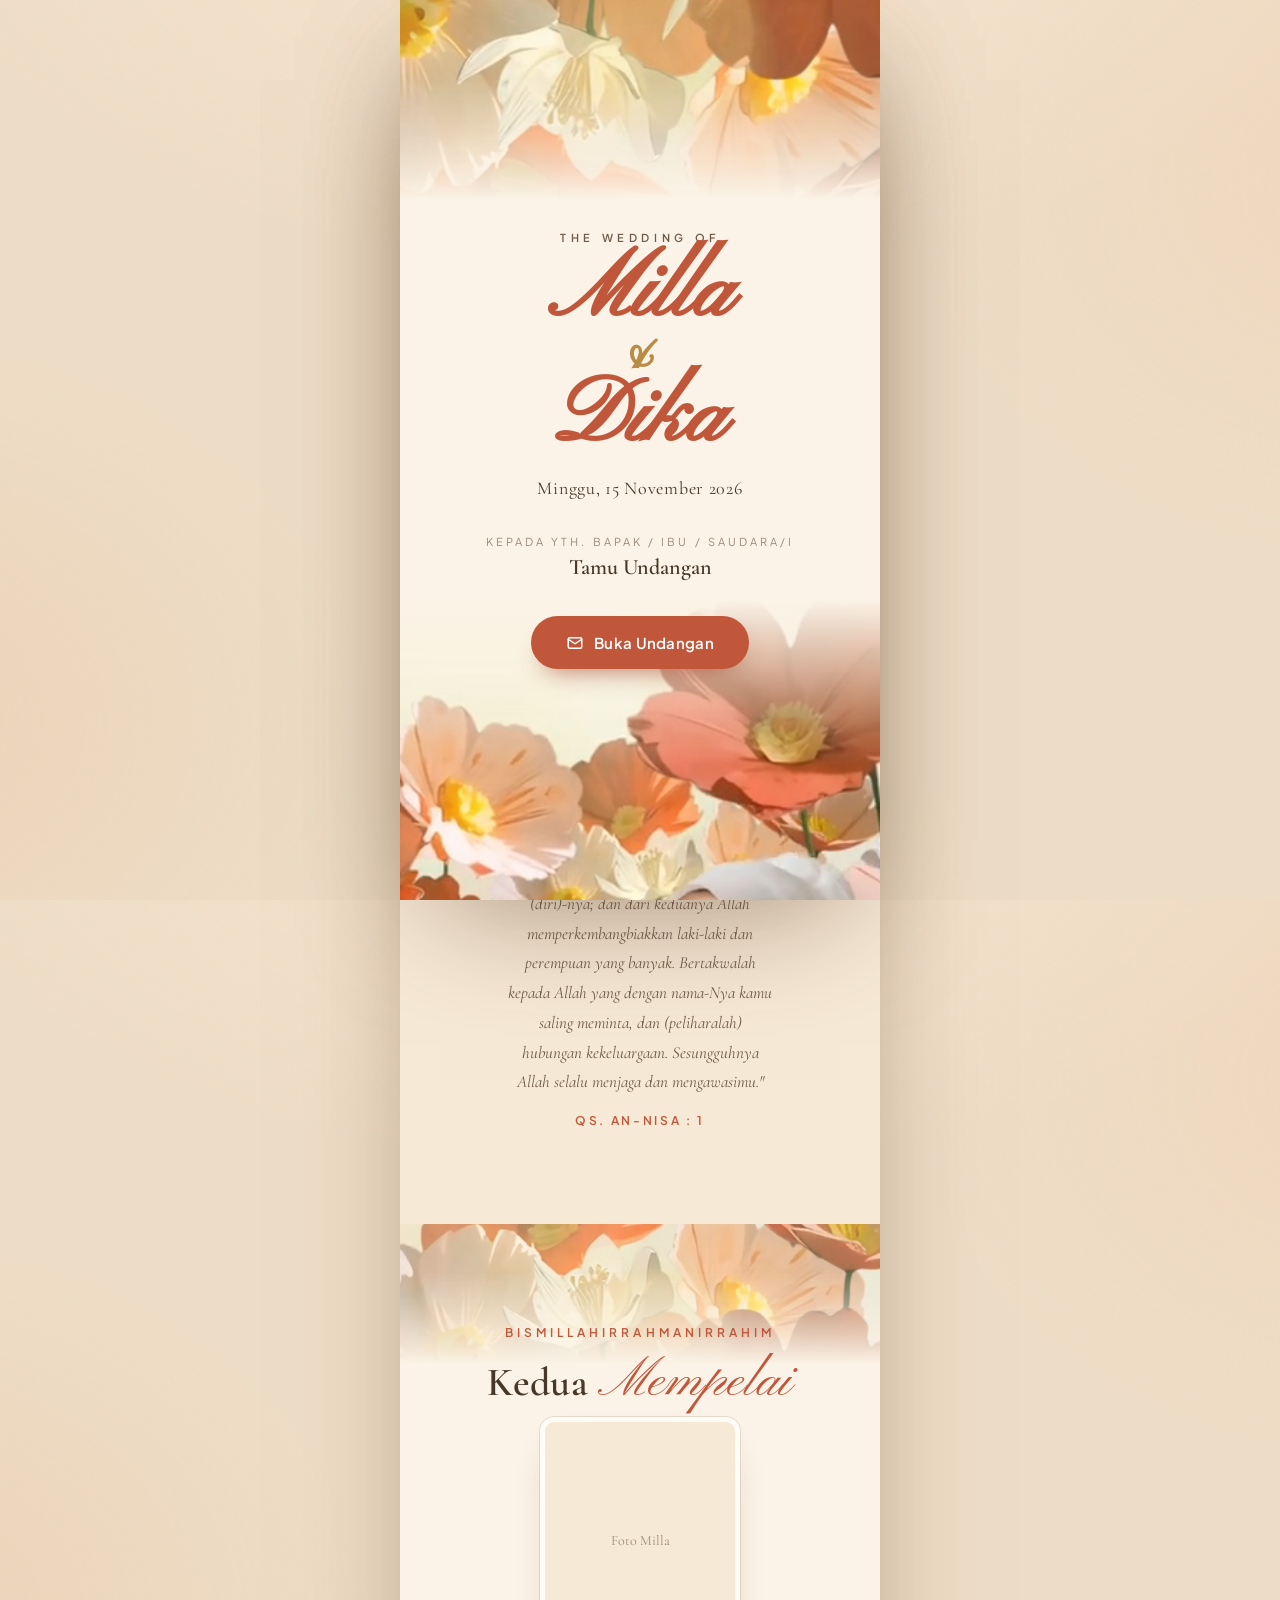
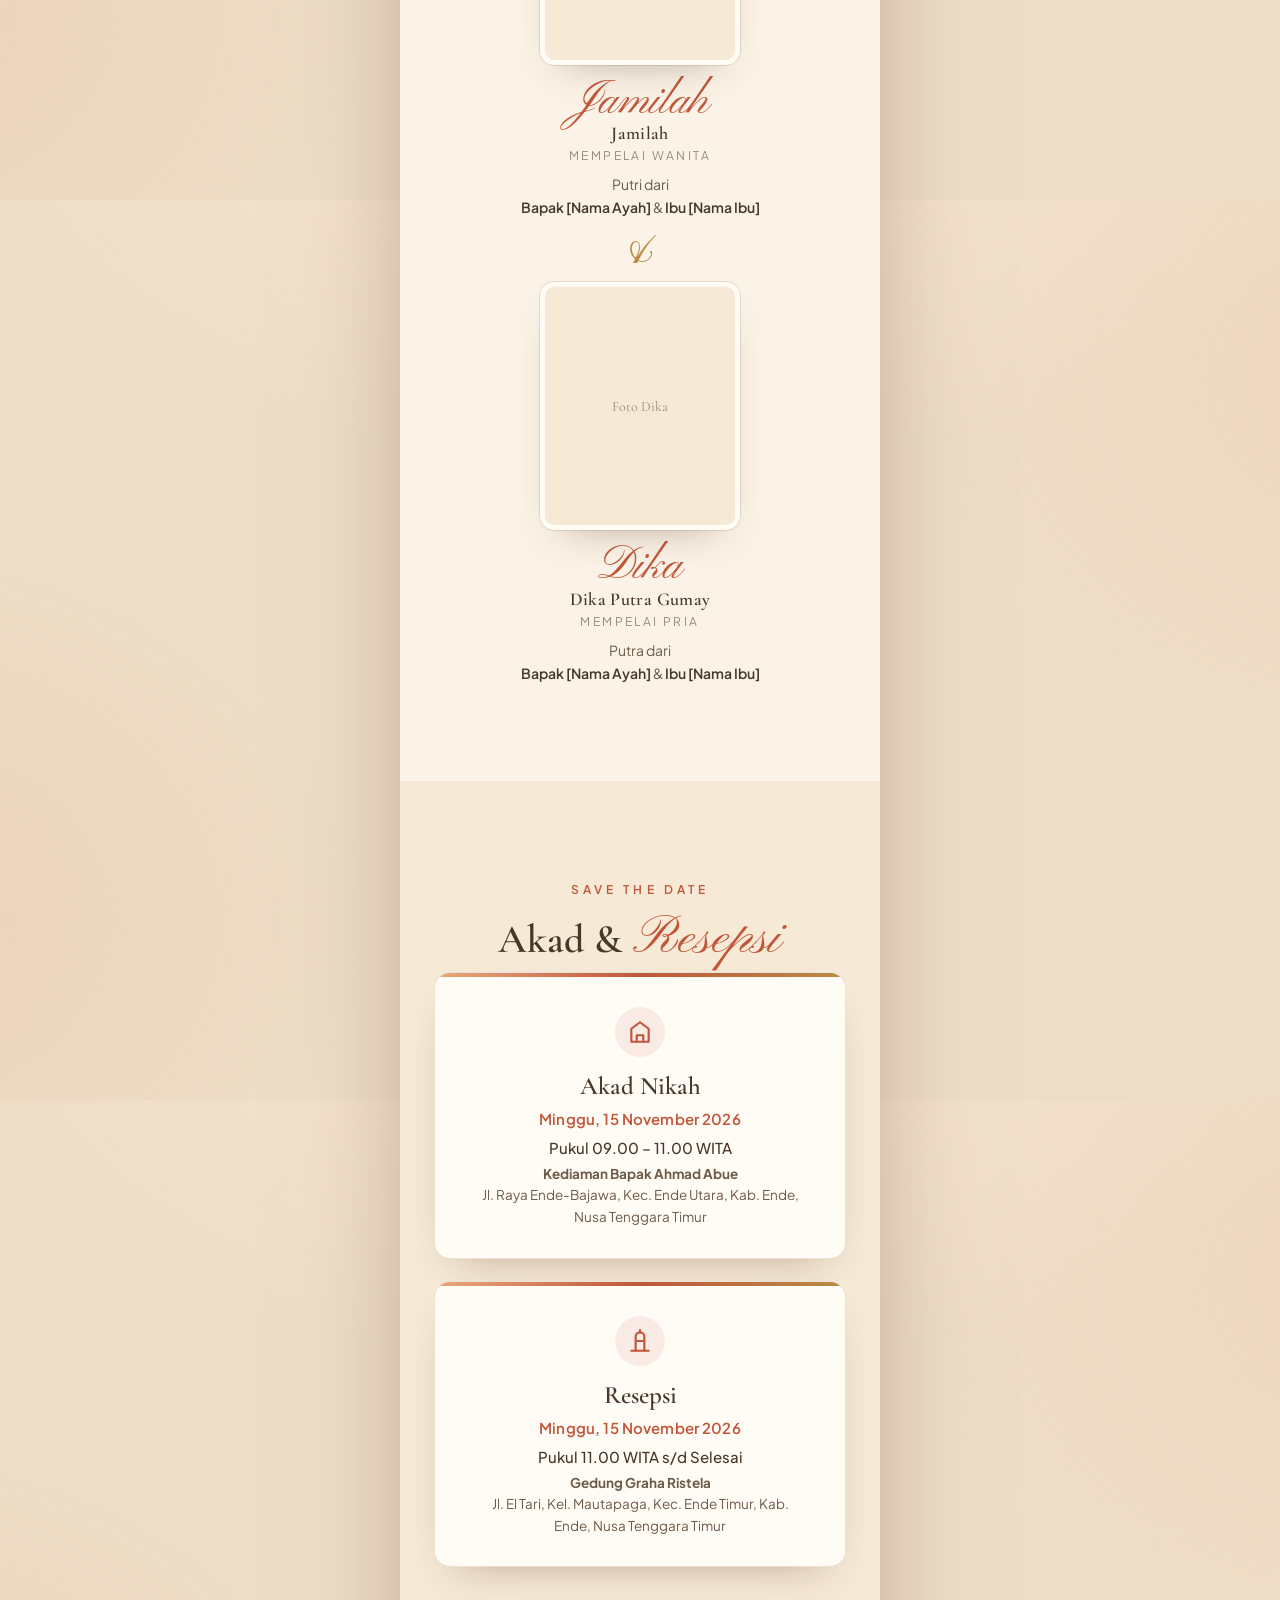
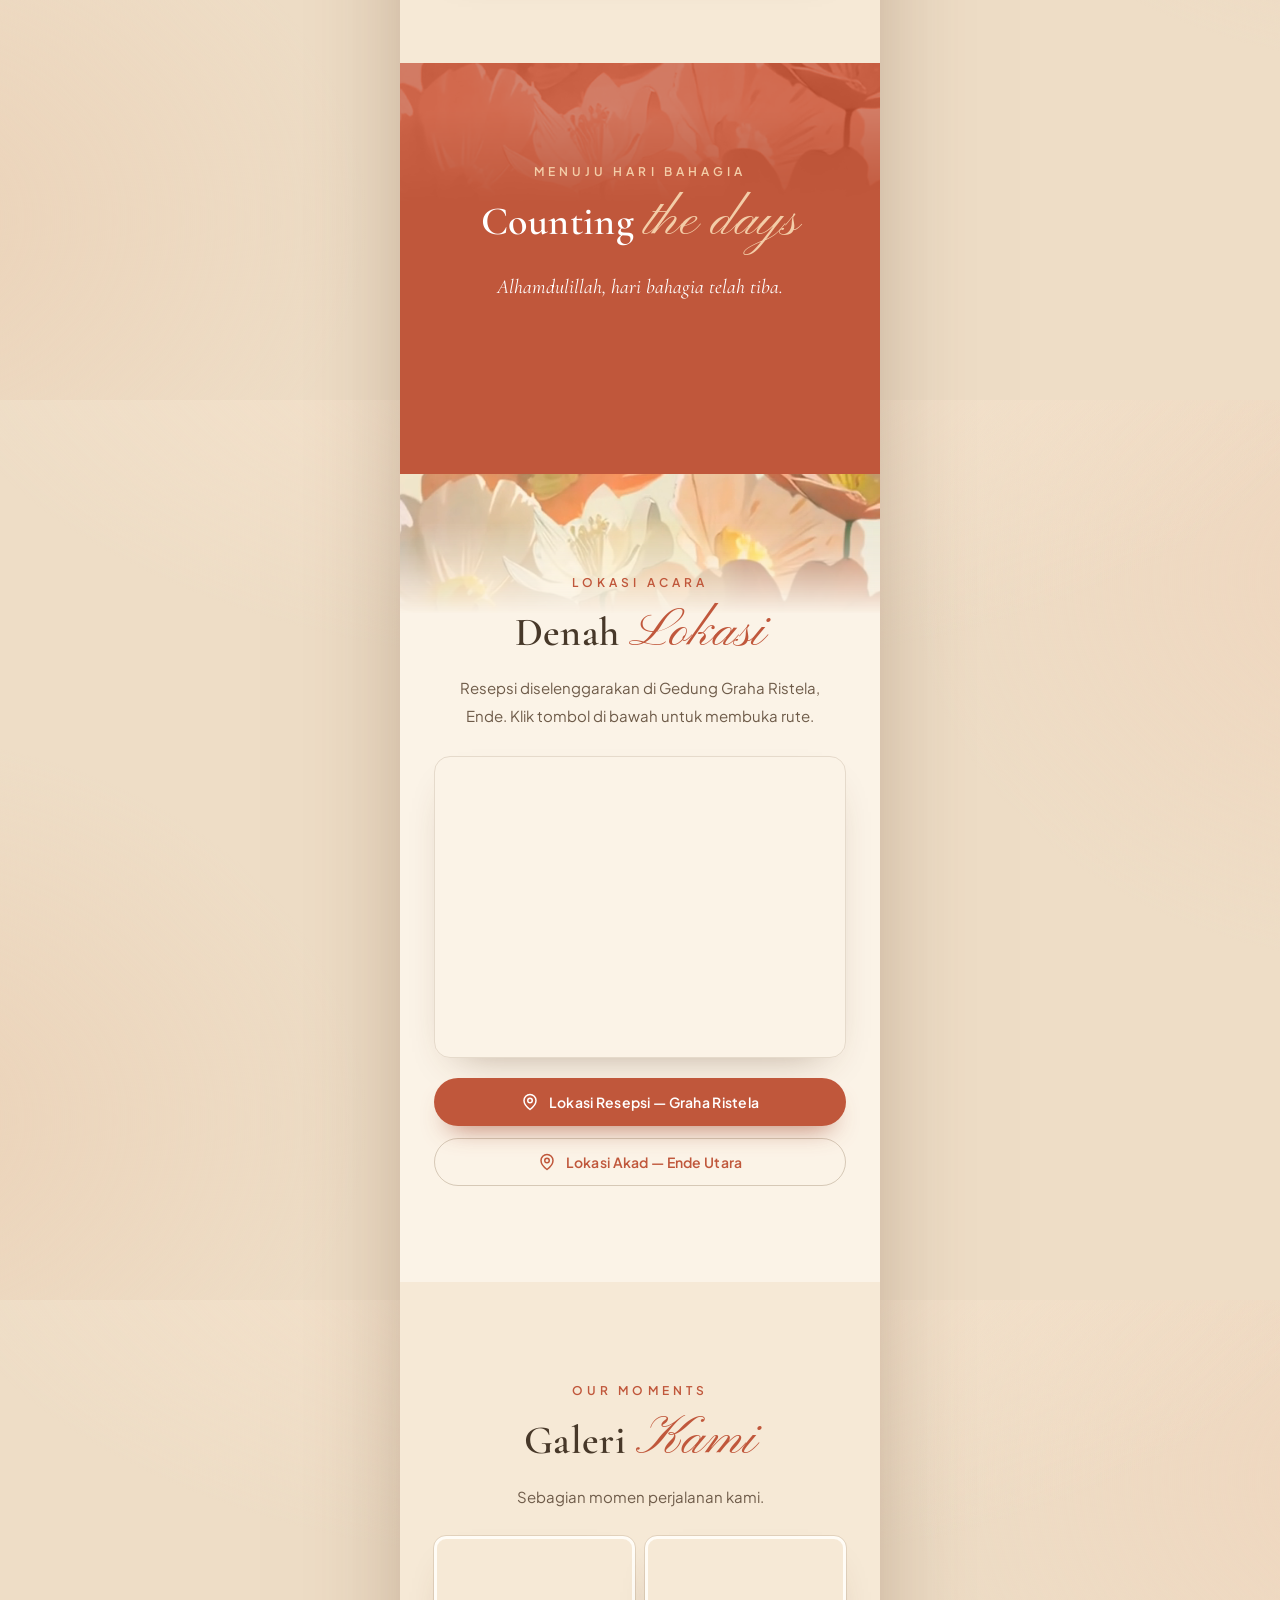
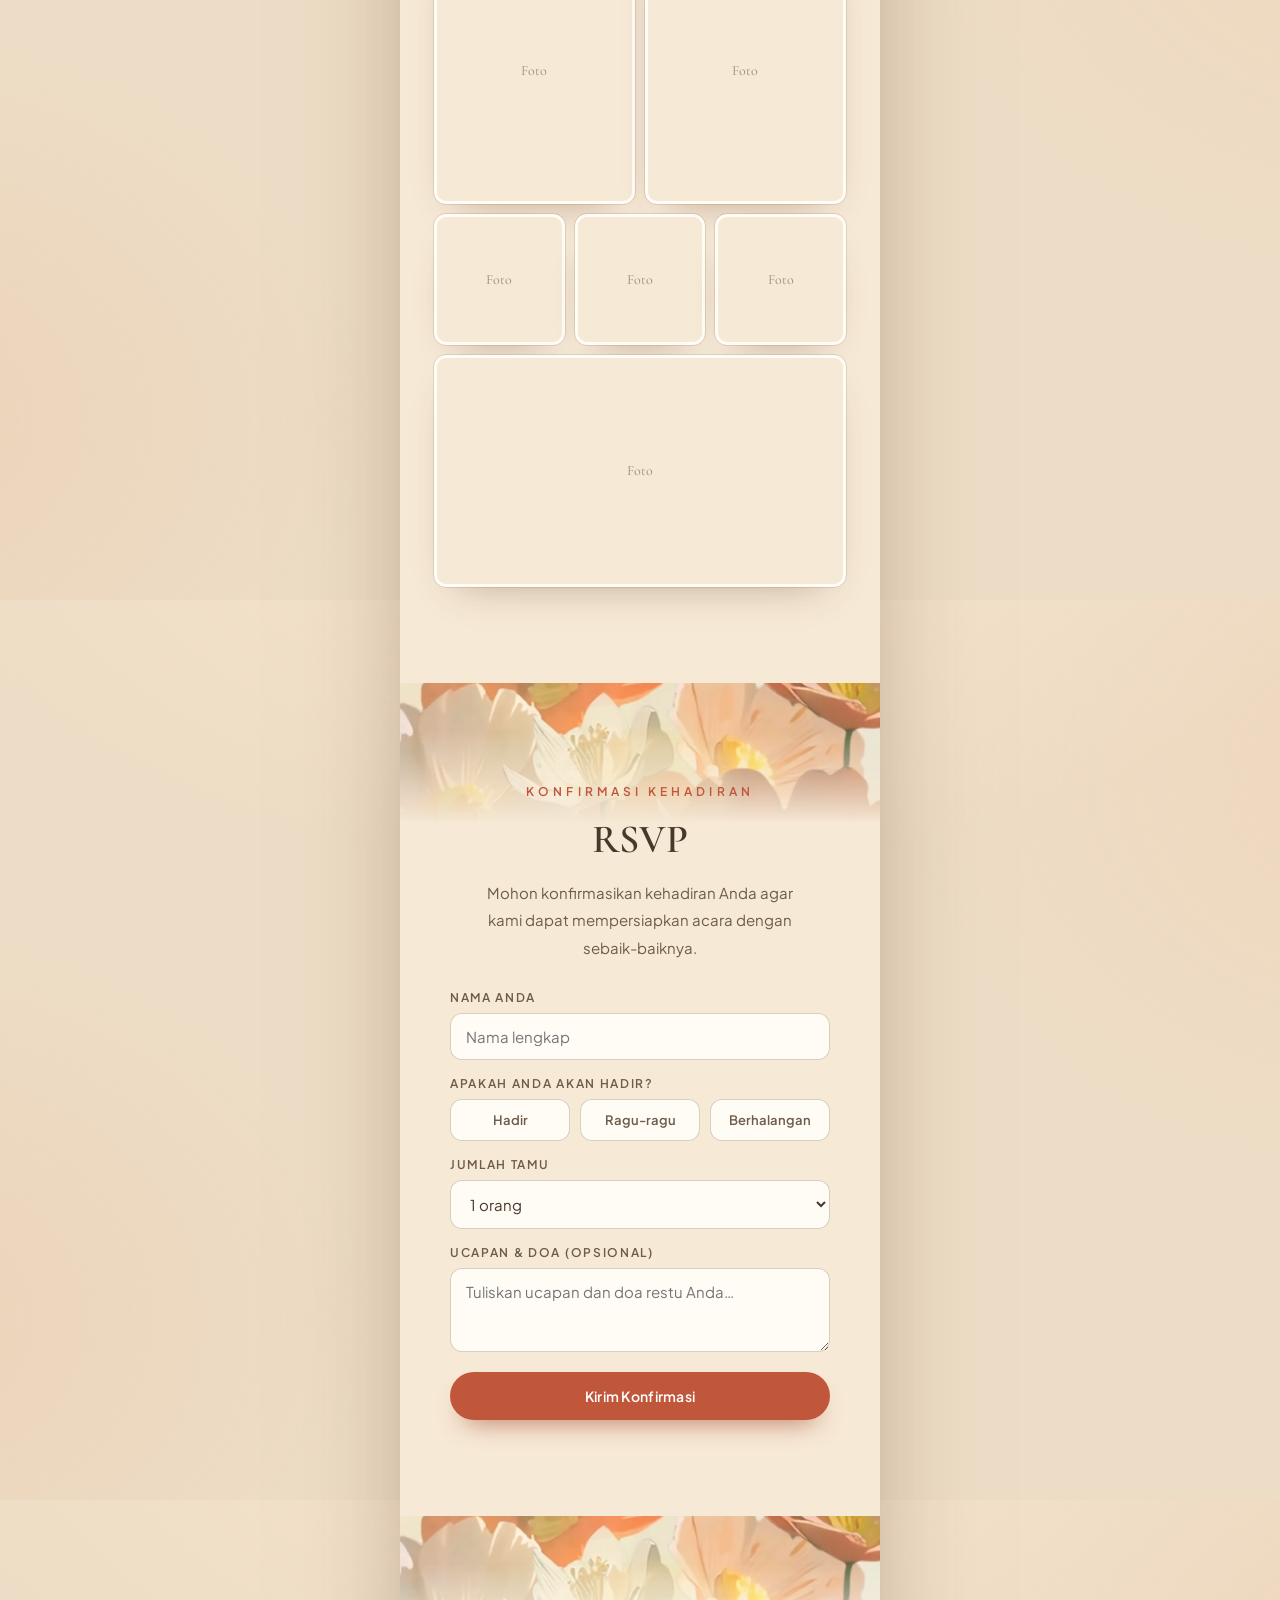
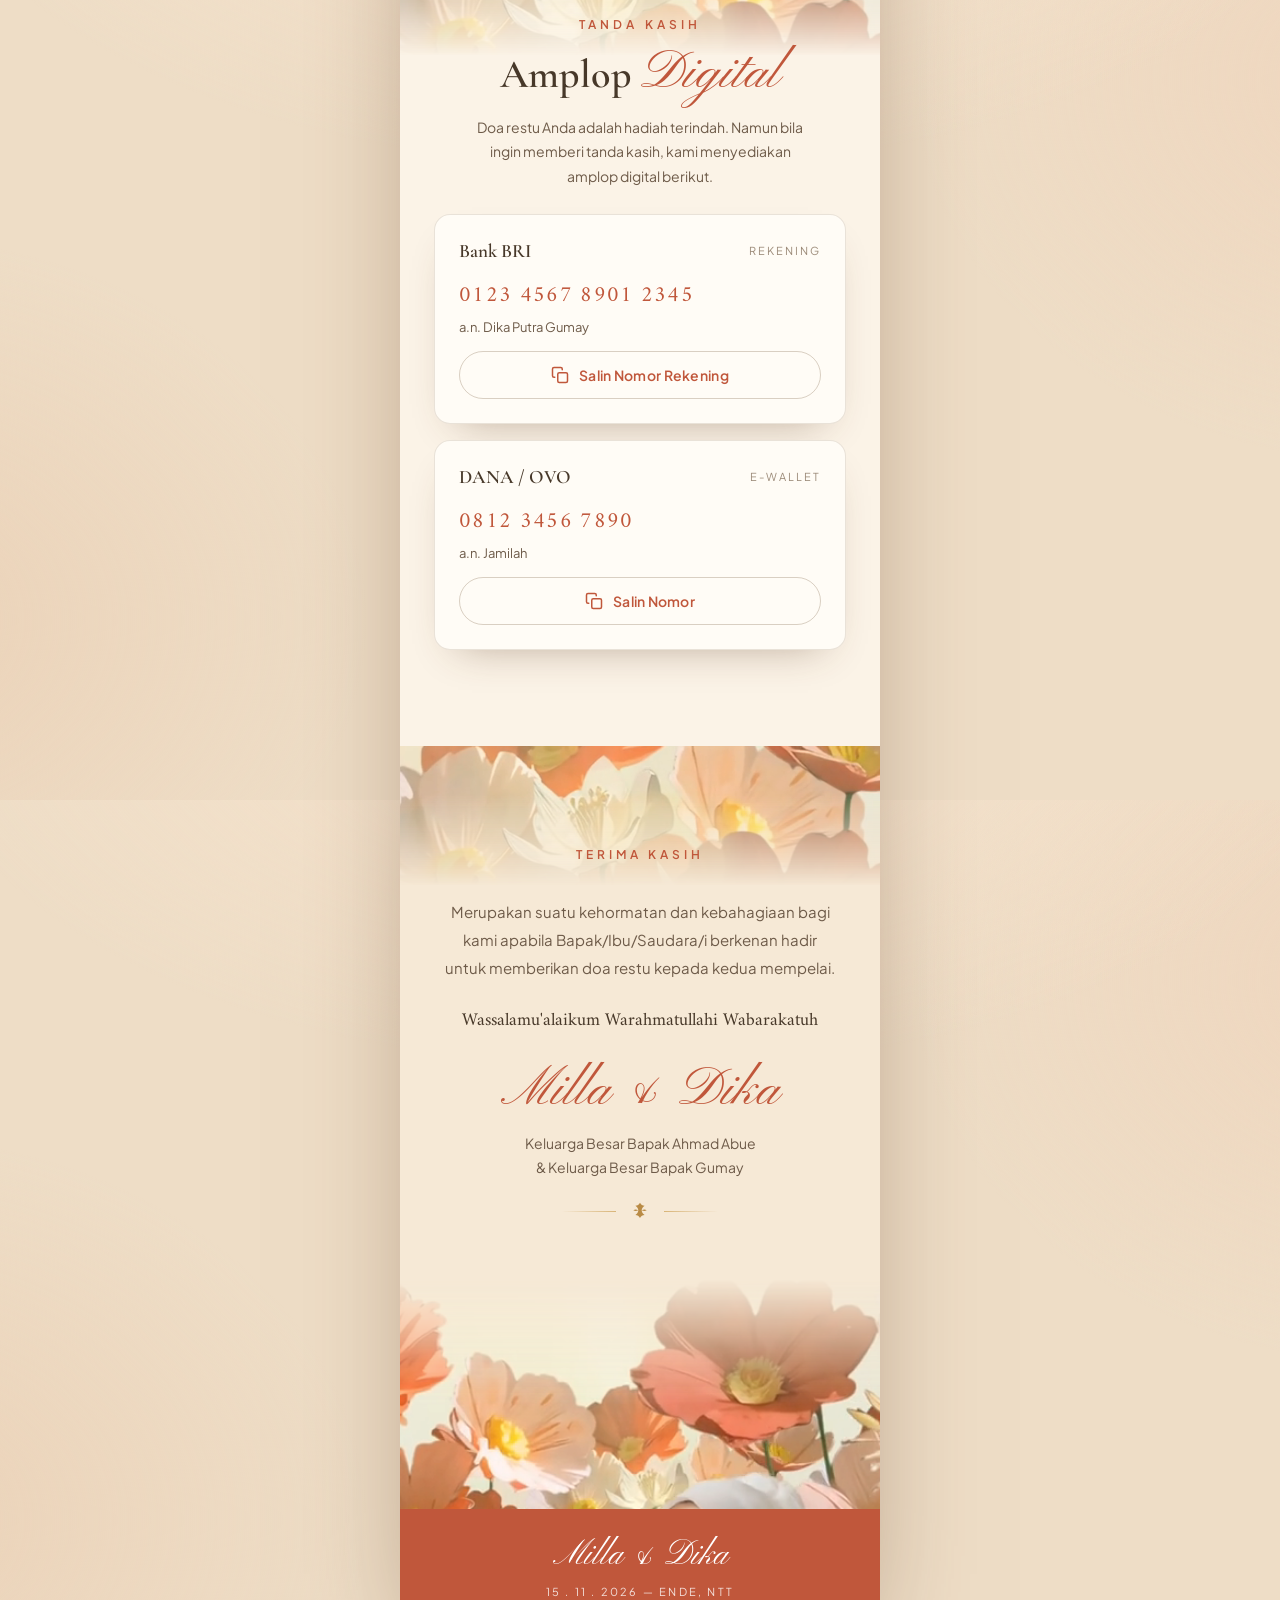
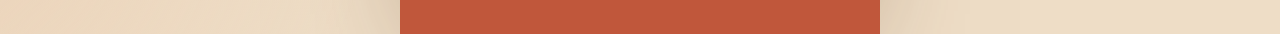
==== index.html @ 6b4b082a "Undangan pernikahan Dika & Milla — situs statis siap deploy Co-Authored-By: Claude Opus 4.8 <noreply" ====
<!DOCTYPE html>
<html lang="id">
<head>
<meta charset="UTF-8">
<meta name="viewport" content="width=device-width, initial-scale=1, maximum-scale=1, user-scalable=no">
<title>Undangan Pernikahan — Dika & Milla</title>
<meta name="description" content="The Wedding of Dika & Milla — Minggu, 15 November 2026, Ende, NTT.">
<link rel="preconnect" href="https://fonts.googleapis.com">
<link rel="preconnect" href="https://fonts.gstatic.com" crossorigin>
<link href="https://fonts.googleapis.com/css2?family=Cormorant+Garamond:ital,wght@0,400;0,500;0,600;1,400;1,500&family=Pinyon+Script&family=Plus+Jakarta+Sans:wght@300;400;500;600;700&family=Amiri:wght@400;700&display=swap" rel="stylesheet">
<link rel="stylesheet" href="style.css">
</head>
<body class="locked">

<!-- ====================== COVER ====================== -->
<section class="cover" id="cover" data-screen-label="Sampul">
  <div class="floral floral--arch"></div>
  <div class="floral floral--garden"></div>
  <div class="cover__inner">
    <span class="cover__eyebrow">The Wedding Of</span>
    <h1 class="cover__names">Milla<span class="cover__amp">&amp;</span>Dika</h1>
    <p class="cover__date">Minggu, 15 November 2026</p>
    <div class="cover__to">
      <p class="lbl">Kepada Yth. Bapak / Ibu / Saudara/i</p>
      <p class="guest" id="guestName">Tamu Undangan</p>
    </div>
    <button class="btn btn--primary cover__btn" id="openBtn">
      <svg viewBox="0 0 24 24" fill="none" stroke="currentColor" stroke-width="2" stroke-linecap="round" stroke-linejoin="round"><rect x="3" y="5" width="18" height="14" rx="2"></rect><path d="m3 7 9 6 9-6"></path></svg>
      Buka Undangan
    </button>
  </div>
</section>

<!-- ====================== INVITATION ====================== -->
<main class="invitation" id="invitation">

  <!-- PEMBUKA -->
  <section class="section section--tight" data-screen-label="Pembuka">
    <div class="floral floral--top"></div>
    <p class="bismillah reveal">بِسْمِ اللّٰهِ الرَّحْمٰنِ الرَّحِيْمِ</p>
    <span class="eyebrow reveal">Assalamu'alaikum Wr. Wb.</span>
    <p class="lead reveal d1">Dengan memohon rahmat dan ridho Allah Subhanahu wa Ta'ala, kami bermaksud menyelenggarakan acara pernikahan putra-putri kami.</p>
    <div class="orn reveal d2">
      <svg viewBox="0 0 24 24" fill="currentColor"><path d="M12 2c1.2 2.4 3 3.5 5.5 3.7C15.4 7 14.3 8.8 14 11.2c2.4-1.2 4.2-1.2 6 0-1.8 1.2-3.6 1.2-6 0 .3 2.4 1.4 4.2 3.5 5.5-2.5.2-4.3 1.3-5.5 3.7-1.2-2.4-3-3.5-5.5-3.7 2.1-1.3 3.2-3.1 3.5-5.5-2.4 1.2-4.2 1.2-6 0 1.8-1.2 3.6-1.2 6 0C9.7 8.8 8.6 7 6.5 5.7 9 5.5 10.8 4.4 12 2Z"/></svg>
    </div>
  </section>

  <!-- AYAT -->
  <section class="section ayat" data-screen-label="Ayat Suci">
    <p class="arabic reveal">يَٰٓأَيُّهَا ٱلنَّاسُ ٱتَّقُوا۟ رَبَّكُمُ ٱلَّذِى خَلَقَكُم مِّن نَّفْسٍ وَٰحِدَةٍ وَخَلَقَ مِنْهَا زَوْجَهَا وَبَثَّ مِنْهُمَا رِجَالًا كَثِيرًا وَنِسَآءً ۚ وَٱتَّقُوا۟ ٱللَّهَ ٱلَّذِى تَسَآءَلُونَ بِهِۦ وَٱلْأَرْحَامَ ۚ إِنَّ ٱللَّهَ كَانَ عَلَيْكُمْ رَقِيبًا</p>
    <p class="translate reveal d1">"Wahai manusia! Bertakwalah kepada Tuhanmu yang telah menciptakan kamu dari diri yang satu (Adam), dan (Allah) menciptakan pasangannya (Hawa) dari (diri)-nya; dan dari keduanya Allah memperkembangbiakkan laki-laki dan perempuan yang banyak. Bertakwalah kepada Allah yang dengan nama-Nya kamu saling meminta, dan (peliharalah) hubungan kekeluargaan. Sesungguhnya Allah selalu menjaga dan mengawasimu."</p>
    <span class="ref reveal d2">QS. An-Nisa : 1</span>
  </section>

  <!-- MEMPELAI -->
  <section class="section" data-screen-label="Mempelai">
    <div class="floral floral--top"></div>
    <span class="eyebrow reveal">Bismillahirrahmanirrahim</span>
    <h2 class="s-title reveal">Kedua <em>Mempelai</em></h2>
    <div class="couple">
      <div class="person reveal d1">
        <div class="ph ph--person" data-label="Foto Milla">
          <img src="photos/milla.jpg" alt="Foto Milla" onerror="this.style.display='none'">
        </div>
        <div>
          <p class="person__name">Jamilah</p>
          <p class="person__full">Jamilah</p>
          <p class="person__role">Mempelai Wanita</p>
          <p class="person__parents">Putri dari<br><b>Bapak [Nama Ayah]</b> &amp; <b>Ibu [Nama Ibu]</b></p>
        </div>
      </div>

      <div class="amp-orn reveal d1">&amp;</div>

      <div class="person reveal d2">
        <div class="ph ph--person" data-label="Foto Dika">
          <img src="photos/dika.jpg" alt="Foto Dika" onerror="this.style.display='none'">
        </div>
        <div>
          <p class="person__name">Dika</p>
          <p class="person__full">Dika Putra Gumay</p>
          <p class="person__role">Mempelai Pria</p>
          <p class="person__parents">Putra dari<br><b>Bapak [Nama Ayah]</b> &amp; <b>Ibu [Nama Ibu]</b></p>
        </div>
      </div>
    </div>
  </section>

  <!-- ACARA -->
  <section class="section ayat" data-screen-label="Akad & Resepsi">
    <span class="eyebrow reveal">Save The Date</span>
    <h2 class="s-title reveal">Akad &amp; <em>Resepsi</em></h2>
    <div class="events">
      <div class="ev reveal d1">
        <div class="ev__icon"><svg viewBox="0 0 24 24" fill="none" stroke="currentColor" stroke-width="2" stroke-linecap="round" stroke-linejoin="round"><path d="M12 3 4 9v12h16V9l-8-6Z"/><path d="M9 21v-6h6v6"/></svg></div>
        <h3 class="ev__name">Akad Nikah</h3>
        <p class="ev__date">Minggu, 15 November 2026</p>
        <p class="ev__time-big">Pukul 09.00 – 11.00 WITA</p>
        <p class="ev__addr"><b>Kediaman Bapak Ahmad Abue</b><br>Jl. Raya Ende-Bajawa, Kec. Ende Utara, Kab. Ende, Nusa Tenggara Timur</p>
      </div>
      <div class="ev reveal d2">
        <div class="ev__icon"><svg viewBox="0 0 24 24" fill="none" stroke="currentColor" stroke-width="2" stroke-linecap="round" stroke-linejoin="round"><path d="M8 21V8a4 4 0 0 1 8 0v13"/><path d="M4 21h16"/><path d="M12 2v2"/><path d="M9 12h6"/></svg></div>
        <h3 class="ev__name">Resepsi</h3>
        <p class="ev__date">Minggu, 15 November 2026</p>
        <p class="ev__time-big">Pukul 11.00 WITA s/d Selesai</p>
        <p class="ev__addr"><b>Gedung Graha Ristela</b><br>Jl. El Tari, Kel. Mautapaga, Kec. Ende Timur, Kab. Ende, Nusa Tenggara Timur</p>
      </div>
    </div>
  </section>

  <!-- COUNTDOWN -->
  <section class="section countdown" data-screen-label="Hitung Mundur">
    <div class="floral floral--top"></div>
    <span class="eyebrow reveal">Menuju Hari Bahagia</span>
    <h2 class="s-title reveal">Counting <em>the days</em></h2>
    <div class="cd-grid reveal d1" id="cdGrid">
      <div class="cd-cell"><div class="cd-num" id="cdD">00</div><div class="cd-lbl">Hari</div></div>
      <div class="cd-cell"><div class="cd-num" id="cdH">00</div><div class="cd-lbl">Jam</div></div>
      <div class="cd-cell"><div class="cd-num" id="cdM">00</div><div class="cd-lbl">Menit</div></div>
      <div class="cd-cell"><div class="cd-num" id="cdS">00</div><div class="cd-lbl">Detik</div></div>
    </div>
    <div class="cd-done hide" id="cdDone">Alhamdulillah, hari bahagia telah tiba.</div>
    <a class="btn btn--ghost reveal d2" id="calBtn" target="_blank" rel="noopener">
      <svg viewBox="0 0 24 24" fill="none" stroke="currentColor" stroke-width="2" stroke-linecap="round" stroke-linejoin="round"><rect x="3" y="4" width="18" height="18" rx="2"/><path d="M16 2v4M8 2v4M3 10h18"/></svg>
      Simpan ke Kalender
    </a>
  </section>

  <!-- LOKASI -->
  <section class="section" data-screen-label="Lokasi">
    <div class="floral floral--top"></div>
    <span class="eyebrow reveal">Lokasi Acara</span>
    <h2 class="s-title reveal">Denah <em>Lokasi</em></h2>
    <p class="lead reveal d1">Resepsi diselenggarakan di Gedung Graha Ristela, Ende. Klik tombol di bawah untuk membuka rute.</p>
    <div class="map-wrap reveal d1">
      <iframe loading="lazy" referrerpolicy="no-referrer-when-downgrade"
        src="https://www.google.com/maps?q=Gedung+Graha+Ristela+Jl+El+Tari+Mautapaga+Ende&output=embed"></iframe>
    </div>
    <div class="map-actions reveal d2">
      <a class="btn btn--primary btn--block" target="_blank" rel="noopener" href="https://www.google.com/maps/search/?api=1&query=Gedung+Graha+Ristela+Jl+El+Tari+Mautapaga+Ende+Timur+NTT">
        <svg viewBox="0 0 24 24" fill="none" stroke="currentColor" stroke-width="2" stroke-linecap="round" stroke-linejoin="round"><path d="M20 10c0 6-8 12-8 12s-8-6-8-12a8 8 0 0 1 16 0Z"/><circle cx="12" cy="10" r="3"/></svg>
        Lokasi Resepsi — Graha Ristela
      </a>
      <a class="btn btn--ghost btn--block" target="_blank" rel="noopener" href="https://www.google.com/maps/search/?api=1&query=Jl+Raya+Ende+Bajawa+Ende+Utara+NTT">
        <svg viewBox="0 0 24 24" fill="none" stroke="currentColor" stroke-width="2" stroke-linecap="round" stroke-linejoin="round"><path d="M20 10c0 6-8 12-8 12s-8-6-8-12a8 8 0 0 1 16 0Z"/><circle cx="12" cy="10" r="3"/></svg>
        Lokasi Akad — Ende Utara
      </a>
    </div>
  </section>

  <!-- GALERI -->
  <section class="section ayat" data-screen-label="Galeri">
    <span class="eyebrow reveal">Our Moments</span>
    <h2 class="s-title reveal">Galeri <em>Kami</em></h2>
    <p class="lead reveal d1">Sebagian momen perjalanan kami.</p>
    <div class="gallery reveal d1">
      <div class="ph ph--gallery g-tall" data-label="Foto"><img src="photos/gallery-1.jpg" alt="Galeri 1" onerror="this.style.display='none'"></div>
      <div class="ph ph--gallery g-tall" data-label="Foto"><img src="photos/gallery-2.jpg" alt="Galeri 2" onerror="this.style.display='none'"></div>
      <div class="ph ph--gallery g-third" data-label="Foto"><img src="photos/gallery-3.jpg" alt="Galeri 3" onerror="this.style.display='none'"></div>
      <div class="ph ph--gallery g-third" data-label="Foto"><img src="photos/gallery-4.jpg" alt="Galeri 4" onerror="this.style.display='none'"></div>
      <div class="ph ph--gallery g-third" data-label="Foto"><img src="photos/gallery-5.jpg" alt="Galeri 5" onerror="this.style.display='none'"></div>
      <div class="ph ph--gallery" style="grid-column:span 6;aspect-ratio:16/9" data-label="Foto"><img src="photos/gallery-6.jpg" alt="Galeri 6" onerror="this.style.display='none'"></div>
    </div>
  </section>

  <!-- RSVP -->
  <section class="section rsvp" data-screen-label="RSVP">
    <div class="floral floral--top"></div>
    <span class="eyebrow reveal">Konfirmasi Kehadiran</span>
    <h2 class="s-title reveal">RSVP</h2>
    <p class="lead reveal d1">Mohon konfirmasikan kehadiran Anda agar kami dapat mempersiapkan acara dengan sebaik-baiknya.</p>

    <form class="form reveal d1" id="rsvpForm">
      <div class="field">
        <label for="rNama">Nama Anda</label>
        <input type="text" id="rNama" name="nama" placeholder="Nama lengkap" required>
      </div>
      <div class="field">
        <label>Apakah Anda akan hadir?</label>
        <div class="choice">
          <label><input type="radio" name="hadir" value="Hadir" required><span>Hadir</span></label>
          <label><input type="radio" name="hadir" value="Ragu-ragu"><span>Ragu-ragu</span></label>
          <label><input type="radio" name="hadir" value="Berhalangan"><span>Berhalangan</span></label>
        </div>
      </div>
      <div class="field">
        <label for="rJml">Jumlah tamu</label>
        <select id="rJml" name="jumlah">
          <option value="1">1 orang</option>
          <option value="2">2 orang</option>
          <option value="3">3 orang</option>
          <option value="4">4 orang</option>
          <option value="5">5 orang atau lebih</option>
        </select>
      </div>
      <div class="field">
        <label for="rPesan">Ucapan &amp; doa (opsional)</label>
        <textarea id="rPesan" name="pesan" placeholder="Tuliskan ucapan dan doa restu Anda…"></textarea>
      </div>
      <button type="submit" class="btn btn--primary btn--block">Kirim Konfirmasi</button>
    </form>

    <div class="rsvp-done hide" id="rsvpDone">
      <svg viewBox="0 0 24 24" fill="none" stroke="currentColor" stroke-width="2" stroke-linecap="round" stroke-linejoin="round"><path d="M22 11.08V12a10 10 0 1 1-5.93-9.14"/><path d="m9 11 3 3L22 4"/></svg>
      <h3>Terima kasih, <span id="doneName">Tamu</span>!</h3>
      <p id="doneMsg">Konfirmasi Anda sudah kami terima. Sampai jumpa di hari bahagia kami.</p>
    </div>
  </section>

  <!-- AMPLOP / KADO -->
  <section class="section" data-screen-label="Amplop Digital">
    <div class="floral floral--top"></div>
    <span class="eyebrow reveal">Tanda Kasih</span>
    <h2 class="s-title reveal">Amplop <em>Digital</em></h2>
    <p class="gift-note reveal d1">Doa restu Anda adalah hadiah terindah. Namun bila ingin memberi tanda kasih, kami menyediakan amplop digital berikut.</p>
    <div class="gift-cards">
      <div class="gift reveal d1">
        <div class="gift__top">
          <span class="gift__bank">Bank BRI</span>
          <span class="gift__tag">Rekening</span>
        </div>
        <p class="gift__no" data-copy="0123456789012345">0123 4567 8901 2345</p>
        <p class="gift__name">a.n. Dika Putra Gumay</p>
        <button class="btn btn--ghost btn--block copy-btn" data-copy="0123456789012345">
          <svg viewBox="0 0 24 24" fill="none" stroke="currentColor" stroke-width="2" stroke-linecap="round" stroke-linejoin="round"><rect x="9" y="9" width="13" height="13" rx="2"/><path d="M5 15H4a2 2 0 0 1-2-2V4a2 2 0 0 1 2-2h9a2 2 0 0 1 2 2v1"/></svg>
          Salin Nomor Rekening
        </button>
      </div>
      <div class="gift reveal d2">
        <div class="gift__top">
          <span class="gift__bank">DANA / OVO</span>
          <span class="gift__tag">E-Wallet</span>
        </div>
        <p class="gift__no" data-copy="081234567890">0812 3456 7890</p>
        <p class="gift__name">a.n. Jamilah</p>
        <button class="btn btn--ghost btn--block copy-btn" data-copy="081234567890">
          <svg viewBox="0 0 24 24" fill="none" stroke="currentColor" stroke-width="2" stroke-linecap="round" stroke-linejoin="round"><rect x="9" y="9" width="13" height="13" rx="2"/><path d="M5 15H4a2 2 0 0 1-2-2V4a2 2 0 0 1 2-2h9a2 2 0 0 1 2 2v1"/></svg>
          Salin Nomor
        </button>
      </div>
    </div>
  </section>

  <!-- PENUTUP -->
  <section class="section closing" data-screen-label="Penutup">
    <div class="floral floral--top"></div>
    <span class="eyebrow reveal">Terima Kasih</span>
    <p class="lead reveal d1">Merupakan suatu kehormatan dan kebahagiaan bagi kami apabila Bapak/Ibu/Saudara/i berkenan hadir untuk memberikan doa restu kepada kedua mempelai.</p>
    <p class="salam reveal d2">Wassalamu'alaikum Warahmatullahi Wabarakatuh</p>
    <p class="closing__sign reveal d2">Milla &amp; Dika</p>
    <p class="closing__fam reveal d2">Keluarga Besar Bapak Ahmad Abue<br>&amp; Keluarga Besar Bapak Gumay</p>
    <div class="orn reveal d3">
      <svg viewBox="0 0 24 24" fill="currentColor"><path d="M12 2c1.2 2.4 3 3.5 5.5 3.7C15.4 7 14.3 8.8 14 11.2c2.4-1.2 4.2-1.2 6 0-1.8 1.2-3.6 1.2-6 0 .3 2.4 1.4 4.2 3.5 5.5-2.5.2-4.3 1.3-5.5 3.7-1.2-2.4-3-3.5-5.5-3.7 2.1-1.3 3.2-3.1 3.5-5.5-2.4 1.2-4.2 1.2-6 0 1.8-1.2 3.6-1.2 6 0C9.7 8.8 8.6 7 6.5 5.7 9 5.5 10.8 4.4 12 2Z"/></svg>
    </div>
    <div class="floral floral--garden"></div>
    <div style="height:170px"></div>
  </section>

  <footer class="footer">
    <p class="footer__names">Milla &amp; Dika</p>
    <p class="footer__meta">15 . 11 . 2026 — Ende, NTT</p>
  </footer>
</main>

<!-- floating controls -->
<div class="fab-wrap" id="fabs">
  <button class="fab fab--music" id="musicBtn" title="Musik latar" aria-label="Putar musik">
    <svg class="ico-eq" viewBox="0 0 24 24" fill="none" stroke="currentColor" stroke-width="2" stroke-linecap="round" stroke-linejoin="round"><path d="M9 18V5l12-2v13"/><circle cx="6" cy="18" r="3"/><circle cx="18" cy="16" r="3"/></svg>
  </button>
  <button class="fab fab--wa" id="waBtn" title="Bagikan via WhatsApp" aria-label="Bagikan via WhatsApp">
    <svg viewBox="0 0 24 24" fill="currentColor"><path d="M12.04 2C6.58 2 2.13 6.45 2.13 11.91c0 1.75.46 3.45 1.32 4.95L2 22l5.25-1.38a9.9 9.9 0 0 0 4.79 1.22h.01c5.46 0 9.91-4.45 9.91-9.91 0-2.65-1.03-5.14-2.9-7.01A9.82 9.82 0 0 0 12.04 2Zm0 18.13h-.01a8.2 8.2 0 0 1-4.18-1.15l-.3-.18-3.12.82.83-3.04-.2-.31a8.2 8.2 0 0 1-1.26-4.36c0-4.54 3.7-8.23 8.24-8.23 2.2 0 4.27.86 5.82 2.42a8.18 8.18 0 0 1 2.41 5.82c0 4.54-3.7 8.24-8.23 8.24Zm4.52-6.16c-.25-.12-1.47-.72-1.69-.81-.23-.08-.39-.12-.56.13-.16.25-.64.81-.79.97-.14.17-.29.19-.54.06-.25-.12-1.05-.39-1.99-1.23-.74-.66-1.23-1.47-1.38-1.72-.14-.25-.02-.38.11-.51.11-.11.25-.29.37-.43.13-.14.17-.25.25-.41.08-.17.04-.31-.02-.43-.06-.12-.56-1.34-.76-1.84-.2-.48-.41-.42-.56-.43h-.48c-.17 0-.43.06-.66.31-.22.25-.86.85-.86 2.07 0 1.22.89 2.4 1.01 2.56.12.17 1.75 2.67 4.23 3.74.59.26 1.05.41 1.41.52.59.19 1.13.16 1.56.1.48-.07 1.47-.6 1.68-1.18.21-.58.21-1.07.14-1.18-.06-.1-.22-.16-.47-.28Z"/></svg>
  </button>
</div>

<audio id="bgm" loop preload="none"></audio>

<script src="app.js"></script>
</body>
</html>
---- style.css ----
/* ============================================================
   Undangan Pernikahan — Dika & Milla
   Visual language derived from the reference video:
   warm cream paper, painted coral/peach cosmos, elegant script.
   (Fonts loaded via <link> in the HTML head.)
   ============================================================ */

:root{
  --cream:#FBF3E7;
  --cream-2:#F6E9D6;
  --paper:#FFFCF6;
  --terra:#C0573B;
  --coral:#D9805C;
  --peach:#E9A87C;
  --peach-2:#F3CDA8;
  --gold:#B98B45;
  --gold-soft:#D8B477;
  --green:#8C9A6B;
  --ink:#473829;
  --ink-2:#6E5B49;
  --ink-3:#9C8B79;
  --line:rgba(120,90,60,.16);
  --line-2:rgba(120,90,60,.28);

  --f-script:'Pinyon Script', cursive;
  --f-serif:'Cormorant Garamond', serif;
  --f-sans:'Plus Jakarta Sans', sans-serif;
  --f-ar:'Amiri', serif;

  --col: 480px;
  --shadow-card: 0 18px 40px -24px rgba(90,55,30,.45);
  --shadow-col: 0 40px 120px -40px rgba(90,55,30,.55);
  --ease: cubic-bezier(.2,0,0,1);
}

*{box-sizing:border-box;margin:0;padding:0;}
html{scroll-behavior:smooth;}
body{
  font-family:var(--f-sans);
  color:var(--ink);
  /* ambient backdrop behind the invitation column on wide screens */
  background:
    radial-gradient(1200px 600px at 50% -10%, #F7E4CE 0%, rgba(247,228,206,0) 60%),
    radial-gradient(900px 700px at 110% 20%, #EFD6BE 0%, rgba(239,214,190,0) 55%),
    radial-gradient(900px 700px at -10% 80%, #EBD2B8 0%, rgba(235,210,184,0) 55%),
    #EEDDC6;
  min-height:100vh;
  -webkit-font-smoothing:antialiased;
  text-rendering:optimizeLegibility;
}
body.locked{overflow:hidden;height:100vh;}

/* ---------------- invitation column ---------------- */
.invitation{
  position:relative;
  max-width:var(--col);
  margin:0 auto;
  background:var(--cream);
  box-shadow:var(--shadow-col);
  overflow:hidden;
  isolation:isolate;
}

/* ---------------- shared section bits ---------------- */
.section{position:relative;padding:96px 34px;text-align:center;}
.section--tight{padding:70px 34px;}
.eyebrow{
  font-family:var(--f-sans);
  font-size:12px;font-weight:600;letter-spacing:.34em;text-transform:uppercase;
  color:var(--terra);
  display:inline-block;margin-bottom:18px;
}
.s-title{
  font-family:var(--f-serif);
  font-weight:600;
  font-size:clamp(30px,9vw,40px);
  letter-spacing:.01em;
  color:var(--ink);
  line-height:1.1;
}
.s-title em{font-family:var(--f-script);font-style:normal;font-weight:400;color:var(--terra);font-size:1.35em;line-height:.9;}
.lead{
  font-size:15px;line-height:1.85;color:var(--ink-2);
  max-width:34ch;margin:18px auto 0;text-wrap:pretty;
}

/* small ornamental divider */
.orn{display:flex;align-items:center;justify-content:center;gap:14px;margin:22px auto;color:var(--gold);}
.orn::before,.orn::after{content:"";height:1px;width:54px;background:linear-gradient(90deg,transparent,var(--gold-soft));}
.orn::after{background:linear-gradient(90deg,var(--gold-soft),transparent);}
.orn svg{width:20px;height:20px;}

/* floral decoration bands */
.floral{position:absolute;left:0;right:0;pointer-events:none;background-size:cover;background-position:center;z-index:0;}
.floral--garden{bottom:0;height:230px;background-image:url('floral/band.png');
  -webkit-mask-image:linear-gradient(180deg,transparent,#000 55%);mask-image:linear-gradient(180deg,transparent,#000 55%);opacity:.92;}
.floral--arch{top:0;height:150px;background-image:url('floral/arch.png');transform:scaleY(-1);
  -webkit-mask-image:linear-gradient(180deg,transparent,#000 60%);mask-image:linear-gradient(180deg,transparent,#000 60%);opacity:.85;}
.floral--top{top:0;height:140px;background-image:url('floral/arch.png');
  -webkit-mask-image:linear-gradient(180deg,#000 35%,transparent);mask-image:linear-gradient(180deg,#000 35%,transparent);opacity:.8;}
.section > *:not(.floral){position:relative;z-index:1;}

/* ============================================================
   COVER
   ============================================================ */
.cover{
  position:fixed;inset:0;z-index:60;
  max-width:var(--col);margin:0 auto;
  background:var(--cream);
  display:flex;flex-direction:column;align-items:center;justify-content:center;
  text-align:center;padding:40px 32px;
  overflow:hidden;
  transition:transform 1s var(--ease),opacity 1s var(--ease);
  box-shadow:var(--shadow-col);
}
.cover.open{transform:translateY(-102%);opacity:0;pointer-events:none;}
.cover .floral--garden{height:300px;opacity:1;}
.cover .floral--arch{height:200px;opacity:.95;}
.cover__inner{position:relative;z-index:2;display:flex;flex-direction:column;align-items:center;gap:6px;
  animation:cover-rise 1.1s var(--ease) both;}
@keyframes cover-rise{from{opacity:0;transform:translateY(18px);}to{opacity:1;transform:none;}}
.cover__eyebrow{font-size:11px;font-weight:600;letter-spacing:.42em;text-transform:uppercase;color:var(--ink-2);}
.cover__wed{font-family:var(--f-serif);font-style:italic;font-size:17px;color:var(--ink-2);letter-spacing:.16em;text-transform:uppercase;margin-top:6px;}
.cover__names{font-family:var(--f-script);font-size:clamp(58px,21vw,92px);line-height:.92;color:var(--terra);margin:2px 0;}
.cover__amp{display:block;font-size:.62em;color:var(--gold);margin:-6px 0;}
.cover__date{font-family:var(--f-serif);font-size:18px;letter-spacing:.04em;color:var(--ink);margin-top:8px;}
.cover__to{margin-top:30px;}
.cover__to .lbl{font-size:11px;letter-spacing:.28em;text-transform:uppercase;color:var(--ink-3);}
.cover__to .guest{font-family:var(--f-serif);font-weight:600;font-size:22px;color:var(--ink);margin-top:6px;}

/* ============================================================
   BUTTONS
   ============================================================ */
.btn{
  font-family:var(--f-sans);font-weight:600;font-size:14px;letter-spacing:.02em;
  display:inline-flex;align-items:center;justify-content:center;gap:10px;
  padding:14px 26px;border-radius:999px;border:1px solid transparent;cursor:pointer;
  transition:transform .12s var(--ease),background .2s var(--ease),box-shadow .2s var(--ease),color .2s var(--ease);
  text-decoration:none;
}
.btn svg{width:18px;height:18px;}
.btn:active{transform:translateY(1px);}
.btn--primary{background:var(--terra);color:#fff;box-shadow:0 14px 26px -14px rgba(160,70,45,.8);}
.btn--primary:hover{background:#A84A30;}
.btn--ghost{background:transparent;color:var(--terra);border-color:var(--line-2);}
.btn--ghost:hover{background:rgba(192,87,59,.08);}
.btn--block{display:flex;width:100%;}
.cover__btn{margin-top:30px;padding:16px 34px;font-size:15px;white-space:nowrap;}

/* ============================================================
   AYAT
   ============================================================ */
.ayat{background:var(--cream-2);}
.ayat .arabic{font-family:var(--f-ar);font-size:26px;line-height:2.2;color:var(--ink);direction:rtl;max-width:30ch;margin:0 auto;}
.ayat .translate{font-style:italic;font-family:var(--f-serif);font-size:17px;line-height:1.75;color:var(--ink-2);max-width:38ch;margin:24px auto 0;text-wrap:pretty;}
.ayat .ref{display:block;margin-top:16px;font-family:var(--f-sans);font-weight:600;font-size:12px;letter-spacing:.22em;text-transform:uppercase;color:var(--terra);}
.bismillah{font-family:var(--f-ar);font-size:24px;color:var(--terra);margin-bottom:8px;}

/* ============================================================
   PHOTO PLACEHOLDERS
   ============================================================ */
.ph{position:relative;overflow:hidden;background:var(--cream-2);}
.ph img{display:block;width:100%;height:100%;object-fit:cover;}
.ph::after{content:attr(data-label);position:absolute;inset:0;display:flex;align-items:center;justify-content:center;
  font-family:var(--f-serif);font-size:14px;color:var(--ink-3);text-align:center;padding:10px;pointer-events:none;}

/* ============================================================
   MEMPELAI
   ============================================================ */
.couple{display:flex;flex-direction:column;gap:14px;align-items:center;margin-top:10px;}
.person{display:flex;flex-direction:column;align-items:center;gap:16px;}
.person .ph--person{width:200px;height:248px;border-radius:14px;box-shadow:var(--shadow-card);border:5px solid var(--paper);outline:1px solid var(--line);}
.person__name{font-family:var(--f-script);font-size:46px;line-height:.95;color:var(--terra);}
.person__full{font-family:var(--f-serif);font-weight:600;font-size:18px;letter-spacing:.02em;color:var(--ink);margin-top:-2px;}
.person__role{font-size:12px;letter-spacing:.2em;text-transform:uppercase;color:var(--ink-3);margin-top:4px;}
.person__parents{font-size:14px;line-height:1.65;color:var(--ink-2);margin-top:10px;max-width:30ch;}
.person__parents b{font-weight:600;color:var(--ink);}
.amp-orn{font-family:var(--f-script);font-size:58px;color:var(--gold);line-height:.6;}
.ig{display:inline-flex;align-items:center;gap:7px;margin-top:10px;font-size:13px;font-weight:500;color:var(--ink-2);text-decoration:none;}
.ig svg{width:16px;height:16px;}
.ig:hover{color:var(--terra);}

/* ============================================================
   ACARA (event cards)
   ============================================================ */
.events{display:flex;flex-direction:column;gap:22px;margin-top:8px;}
.ev{
  background:var(--paper);border:1px solid var(--line);border-radius:16px;
  padding:34px 28px 30px;box-shadow:var(--shadow-card);position:relative;overflow:hidden;
}
.ev::before{content:"";position:absolute;top:0;left:0;right:0;height:4px;
  background:linear-gradient(90deg,var(--peach),var(--terra),var(--gold));}
.ev__icon{width:50px;height:50px;border-radius:50%;display:grid;place-items:center;margin:0 auto 14px;
  background:rgba(192,87,59,.1);color:var(--terra);}
.ev__icon svg{width:26px;height:26px;}
.ev__name{font-family:var(--f-serif);font-weight:600;font-size:25px;color:var(--ink);}
.ev__date{font-family:var(--f-sans);font-weight:600;font-size:15px;color:var(--terra);margin-top:8px;letter-spacing:.01em;}
.ev__time{font-family:var(--f-ar);}
.ev__row{display:flex;align-items:flex-start;gap:8px;justify-content:center;color:var(--ink-2);font-size:14px;line-height:1.55;margin-top:6px;}
.ev__row svg{width:16px;height:16px;flex:none;margin-top:2px;color:var(--gold);}
.ev__time-big{font-size:15px;color:var(--ink);font-weight:500;margin-top:10px;}
.ev__addr{font-size:13.5px;color:var(--ink-2);line-height:1.6;margin-top:6px;max-width:32ch;margin-inline:auto;}
.ev .btn{margin-top:18px;}

/* ============================================================
   COUNTDOWN
   ============================================================ */
.countdown{background:var(--terra);color:#fff;}
.countdown .floral--top{opacity:.28;mix-blend-mode:luminosity;}
.countdown .eyebrow{color:var(--peach-2);}
.countdown .s-title{color:#fff;}
.countdown .s-title em{color:var(--peach-2);}
.cd-grid{display:flex;gap:12px;justify-content:center;margin-top:30px;}
.cd-cell{background:rgba(255,255,255,.12);border:1px solid rgba(255,255,255,.22);border-radius:14px;
  padding:16px 6px;min-width:72px;backdrop-filter:blur(2px);}
.cd-num{font-family:var(--f-serif);font-weight:600;font-size:38px;line-height:1;font-variant-numeric:tabular-nums;}
.cd-lbl{font-size:11px;letter-spacing:.18em;text-transform:uppercase;margin-top:8px;opacity:.85;}
.cd-done{font-family:var(--f-serif);font-style:italic;font-size:20px;margin-top:26px;line-height:1.5;}
.countdown .btn--ghost{color:#fff;border-color:rgba(255,255,255,.45);margin-top:28px;}
.countdown .btn--ghost:hover{background:rgba(255,255,255,.14);}

/* ============================================================
   LOKASI / MAPS
   ============================================================ */
.map-wrap{margin-top:26px;border-radius:16px;overflow:hidden;border:1px solid var(--line);box-shadow:var(--shadow-card);}
.map-wrap iframe{display:block;width:100%;height:300px;border:0;filter:saturate(.9);}
.map-actions{display:flex;flex-direction:column;gap:12px;margin-top:20px;}

/* ============================================================
   GALERI
   ============================================================ */
.gallery{display:grid;grid-template-columns:repeat(6,1fr);gap:10px;margin-top:26px;}
.gallery .ph--gallery{width:100%;border-radius:12px;box-shadow:var(--shadow-card);border:3px solid var(--paper);outline:1px solid var(--line);}
.gallery .g-tall{grid-column:span 3;aspect-ratio:3/4;}
.gallery .g-wide{grid-column:span 3;aspect-ratio:3/4;}
.gallery .g-third{grid-column:span 2;aspect-ratio:1;}
.gallery .g-half{grid-column:span 3;aspect-ratio:4/3;}

/* ============================================================
   RSVP
   ============================================================ */
.rsvp{background:var(--cream-2);}
.form{max-width:380px;margin:28px auto 0;text-align:left;display:flex;flex-direction:column;gap:16px;}
.field label{display:block;font-size:12px;font-weight:600;letter-spacing:.14em;text-transform:uppercase;color:var(--ink-2);margin-bottom:8px;}
.field input,.field textarea,.field select{
  width:100%;font-family:var(--f-sans);font-size:15px;color:var(--ink);
  background:var(--paper);border:1px solid var(--line-2);border-radius:12px;padding:13px 15px;
  transition:border .15s var(--ease),box-shadow .15s var(--ease);
}
.field textarea{resize:vertical;min-height:84px;}
.field input:focus,.field textarea:focus,.field select:focus{outline:none;border-color:var(--terra);box-shadow:0 0 0 3px rgba(192,87,59,.16);}
.choice{display:flex;gap:10px;}
.choice label{flex:1;cursor:pointer;margin:0;}
.choice input{position:absolute;opacity:0;pointer-events:none;}
.choice span{display:flex;align-items:center;justify-content:center;gap:7px;text-align:center;
  padding:12px 8px;border:1px solid var(--line-2);border-radius:12px;background:var(--paper);
  font-size:13px;font-weight:600;letter-spacing:0;text-transform:none;color:var(--ink-2);transition:all .15s var(--ease);}
.choice input:checked + span{background:var(--terra);color:#fff;border-color:var(--terra);}
.rsvp-done{margin-top:26px;background:var(--paper);border:1px solid var(--line);border-radius:16px;padding:30px 26px;box-shadow:var(--shadow-card);}
.rsvp-done svg{width:46px;height:46px;color:var(--green);margin-bottom:12px;}
.rsvp-done h3{font-family:var(--f-serif);font-weight:600;font-size:24px;color:var(--ink);}
.rsvp-done p{font-size:14px;color:var(--ink-2);margin-top:8px;line-height:1.6;}
.hide{display:none !important;}

/* ============================================================
   AMPLOP / KADO
   ============================================================ */
.gift-note{font-size:14px;line-height:1.75;color:var(--ink-2);max-width:34ch;margin:16px auto 0;}
.gift-cards{display:flex;flex-direction:column;gap:16px;margin-top:26px;}
.gift{background:var(--paper);border:1px solid var(--line);border-radius:16px;padding:24px 24px;box-shadow:var(--shadow-card);text-align:left;}
.gift__top{display:flex;align-items:center;justify-content:space-between;gap:12px;}
.gift__bank{font-family:var(--f-serif);font-weight:600;font-size:19px;color:var(--ink);}
.gift__tag{font-size:11px;letter-spacing:.18em;text-transform:uppercase;color:var(--ink-3);}
.gift__no{font-family:var(--f-ar);font-size:22px;letter-spacing:.06em;color:var(--terra);margin-top:14px;font-variant-numeric:tabular-nums;}
.gift__name{font-size:13px;color:var(--ink-2);margin-top:4px;}
.gift .btn{margin-top:16px;}
.copied{color:var(--green) !important;border-color:var(--green) !important;}

/* ============================================================
   PENUTUP
   ============================================================ */
.closing{background:var(--cream-2);}
.closing .lead{max-width:36ch;}
.closing__sign{font-family:var(--f-script);font-size:54px;color:var(--terra);margin-top:26px;line-height:1;}
.closing__fam{font-size:14px;color:var(--ink-2);margin-top:14px;line-height:1.7;}
.salam{font-family:var(--f-ar);font-size:18px;color:var(--ink);margin-top:24px;line-height:1.8;}

.footer{padding:30px 20px 36px;text-align:center;background:var(--terra);color:rgba(255,255,255,.8);}
.footer__names{font-family:var(--f-script);font-size:34px;color:#fff;line-height:1;}
.footer__meta{font-size:11px;letter-spacing:.2em;text-transform:uppercase;margin-top:12px;}

/* ============================================================
   FLOATING CONTROLS
   ============================================================ */
.fab-wrap{position:fixed;z-index:55;right:max(18px,calc(50% - var(--col)/2 + 18px));bottom:22px;display:flex;flex-direction:column;gap:12px;
  opacity:0;transform:translateY(10px) scale(.9);pointer-events:none;transition:all .4s var(--ease);}
.fab-wrap.show{opacity:1;transform:none;pointer-events:auto;}
.fab{width:50px;height:50px;border-radius:50%;border:none;cursor:pointer;display:grid;place-items:center;
  background:var(--paper);color:var(--terra);box-shadow:0 10px 24px -10px rgba(90,55,30,.6);border:1px solid var(--line);
  transition:transform .12s var(--ease),background .2s var(--ease),color .2s;}
.fab:hover{transform:translateY(-2px);}
.fab:active{transform:translateY(0);}
.fab svg{width:22px;height:22px;}
.fab--wa{background:#3aa666;color:#fff;border-color:transparent;}
.fab--music.playing{background:var(--terra);color:#fff;border-color:transparent;}
.fab--music.playing .ico-eq{animation:eq 1s steps(8) infinite;}

/* ============================================================
   PETALS
   ============================================================ */
.petals{position:fixed;inset:0;max-width:var(--col);margin:0 auto;pointer-events:none;z-index:50;overflow:hidden;}
.petal{position:absolute;top:-8%;will-change:transform;}
.petal svg{display:block;}
@keyframes petal-fall{
  0%{transform:translateY(-10vh) translateX(0) rotate(0deg);opacity:0;}
  10%{opacity:.9;}
  90%{opacity:.9;}
  100%{transform:translateY(112vh) translateX(var(--drift)) rotate(var(--spin));opacity:0;}
}

/* ============================================================
   SCROLL REVEAL
   ============================================================ */
.reveal{opacity:0;transform:translateY(26px);transition:opacity .9s var(--ease),transform .9s var(--ease);}
.reveal.in{opacity:1;transform:none;}
.reveal.d1{transition-delay:.08s;}
.reveal.d2{transition-delay:.16s;}
.reveal.d3{transition-delay:.24s;}
@media (prefers-reduced-motion:reduce){
  .reveal{opacity:1;transform:none;transition:none;}
  .cover__inner{animation:none;}
}

@media (max-width:420px){
  .section{padding:80px 24px;}
  .person image-slot{width:178px;height:222px;}
}
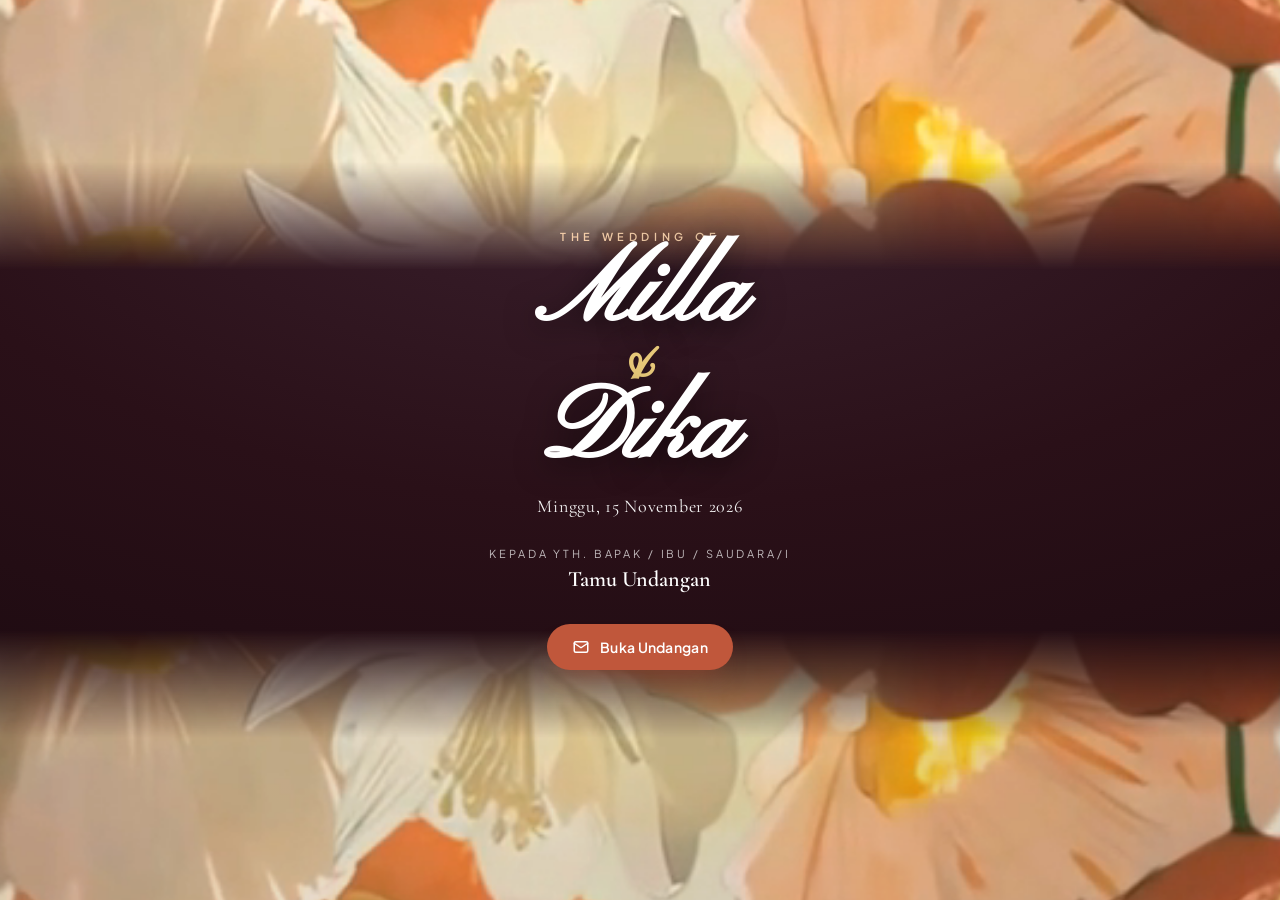
==== commit b89a435f: "Ubah undangan menjadi pengalaman 3D pop-up interaktif - Panggung 3D berlapis: gorden (tirai) membuka" ====
--- a/index.html
+++ b/index.html
@@ -2,9 +2,10 @@
 <html lang="id">
 <head>
 <meta charset="UTF-8">
-<meta name="viewport" content="width=device-width, initial-scale=1, maximum-scale=1, user-scalable=no">
-<title>Undangan Pernikahan — Dika & Milla</title>
-<meta name="description" content="The Wedding of Dika & Milla — Minggu, 15 November 2026, Ende, NTT.">
+<meta name="viewport" content="width=device-width, initial-scale=1, maximum-scale=1, user-scalable=no, viewport-fit=cover">
+<title>Undangan Pernikahan — Dika &amp; Milla</title>
+<meta name="description" content="The Wedding of Dika & Milla — Minggu, 15 November 2026, Ende, NTT. Undangan 3D interaktif.">
+<meta name="theme-color" content="#6e1f2a">
 <link rel="preconnect" href="https://fonts.googleapis.com">
 <link rel="preconnect" href="https://fonts.gstatic.com" crossorigin>
 <link href="https://fonts.googleapis.com/css2?family=Cormorant+Garamond:ital,wght@0,400;0,500;0,600;1,400;1,500&family=Pinyon+Script&family=Plus+Jakarta+Sans:wght@300;400;500;600;700&family=Amiri:wght@400;700&display=swap" rel="stylesheet">
@@ -12,10 +13,263 @@
 </head>
 <body class="locked">
 
-<!-- ====================== COVER ====================== -->
-<section class="cover" id="cover" data-screen-label="Sampul">
-  <div class="floral floral--arch"></div>
-  <div class="floral floral--garden"></div>
+<!-- ====================================================== -->
+<!-- 3D STAGE                                                -->
+<!-- ====================================================== -->
+<div class="world" id="world">
+  <div class="stage" id="stage">
+
+    <!-- ===== persistent set/diorama layers (back -> front) ===== -->
+    <div class="layer backdrop" data-depth="-260">
+      <div class="bd-wall"></div>
+      <div class="bd-glow"></div>
+      <div class="bd-lights"></div>
+    </div>
+
+    <div class="layer greenery" data-depth="-180">
+      <div class="garland"></div>
+    </div>
+
+    <div class="layer pillars" data-depth="-90">
+      <div class="lamp lamp--l"></div>
+      <div class="lamp lamp--r"></div>
+    </div>
+
+    <!-- ===== the swapping content cards ===== -->
+    <div class="deck" id="deck">
+
+      <!-- 0 · PEMBUKA -->
+      <section class="scene" data-label="Pembuka">
+        <div class="card">
+          <p class="bismillah">بِسْمِ اللّٰهِ الرَّحْمٰنِ الرَّحِيْمِ</p>
+          <span class="eyebrow">Assalamu'alaikum Wr. Wb.</span>
+          <p class="lead">Dengan memohon rahmat dan ridho Allah Subhanahu wa Ta'ala, kami bermaksud menyelenggarakan acara pernikahan putra-putri kami.</p>
+          <div class="orn">
+            <svg viewBox="0 0 24 24" fill="currentColor"><path d="M12 2c1.2 2.4 3 3.5 5.5 3.7C15.4 7 14.3 8.8 14 11.2c2.4-1.2 4.2-1.2 6 0-1.8 1.2-3.6 1.2-6 0 .3 2.4 1.4 4.2 3.5 5.5-2.5.2-4.3 1.3-5.5 3.7-1.2-2.4-3-3.5-5.5-3.7 2.1-1.3 3.2-3.1 3.5-5.5-2.4 1.2-4.2 1.2-6 0 1.8-1.2 3.6-1.2 6 0C9.7 8.8 8.6 7 6.5 5.7 9 5.5 10.8 4.4 12 2Z"/></svg>
+          </div>
+        </div>
+      </section>
+
+      <!-- 2 · AYAT -->
+      <section class="scene" data-label="Ayat Suci">
+        <div class="card card--scroll">
+          <span class="eyebrow">Firman Allah SWT</span>
+          <p class="arabic">يَٰٓأَيُّهَا ٱلنَّاسُ ٱتَّقُوا۟ رَبَّكُمُ ٱلَّذِى خَلَقَكُم مِّن نَّفْسٍ وَٰحِدَةٍ وَخَلَقَ مِنْهَا زَوْجَهَا وَبَثَّ مِنْهُمَا رِجَالًا كَثِيرًا وَنِسَآءً</p>
+          <p class="translate">"Wahai manusia! Bertakwalah kepada Tuhanmu yang telah menciptakan kamu dari diri yang satu (Adam), dan (Allah) menciptakan pasangannya (Hawa) dari (diri)-nya; dan dari keduanya Allah memperkembangbiakkan laki-laki dan perempuan yang banyak."</p>
+          <span class="ref">QS. An-Nisa : 1</span>
+        </div>
+      </section>
+
+      <!-- 3 · MEMPELAI -->
+      <section class="scene" data-label="Mempelai">
+        <div class="card card--scroll">
+          <span class="eyebrow">Bismillahirrahmanirrahim</span>
+          <h2 class="s-title">Kedua <em>Mempelai</em></h2>
+          <div class="couple">
+            <div class="person">
+              <div class="frame"><div class="ph ph--person"><img src="photos/milla.jpg" alt="Foto Milla" onerror="this.parentNode.classList.add('ph--empty')"></div></div>
+              <p class="person__name">Milla</p>
+              <p class="person__full">Jamilah</p>
+              <p class="person__role">Mempelai Wanita</p>
+              <p class="person__parents">Putri dari<br><b>Bapak [Nama Ayah]</b> &amp; <b>Ibu [Nama Ibu]</b></p>
+            </div>
+            <div class="amp-orn">&amp;</div>
+            <div class="person">
+              <div class="frame"><div class="ph ph--person"><img src="photos/dika.jpg" alt="Foto Dika" onerror="this.parentNode.classList.add('ph--empty')"></div></div>
+              <p class="person__name">Dika</p>
+              <p class="person__full">Dika Putra Gumay</p>
+              <p class="person__role">Mempelai Pria</p>
+              <p class="person__parents">Putra dari<br><b>Bapak [Nama Ayah]</b> &amp; <b>Ibu [Nama Ibu]</b></p>
+            </div>
+          </div>
+        </div>
+      </section>
+
+      <!-- 4 · ACARA -->
+      <section class="scene" data-label="Akad &amp; Resepsi">
+        <div class="card card--scroll">
+          <span class="eyebrow">Save The Date</span>
+          <h2 class="s-title">Akad &amp; <em>Resepsi</em></h2>
+          <div class="events">
+            <div class="ev">
+              <div class="ev__icon"><svg viewBox="0 0 24 24" fill="none" stroke="currentColor" stroke-width="2" stroke-linecap="round" stroke-linejoin="round"><path d="M12 3 4 9v12h16V9l-8-6Z"/><path d="M9 21v-6h6v6"/></svg></div>
+              <h3 class="ev__name">Akad Nikah</h3>
+              <p class="ev__date">Minggu, 15 November 2026</p>
+              <p class="ev__time-big">Pukul 09.00 – 11.00 WITA</p>
+              <p class="ev__addr"><b>Kediaman Bapak Ahmad Abue</b><br>Jl. Raya Ende-Bajawa, Kec. Ende Utara, Kab. Ende, NTT</p>
+            </div>
+            <div class="ev">
+              <div class="ev__icon"><svg viewBox="0 0 24 24" fill="none" stroke="currentColor" stroke-width="2" stroke-linecap="round" stroke-linejoin="round"><path d="M8 21V8a4 4 0 0 1 8 0v13"/><path d="M4 21h16"/><path d="M12 2v2"/><path d="M9 12h6"/></svg></div>
+              <h3 class="ev__name">Resepsi</h3>
+              <p class="ev__date">Minggu, 15 November 2026</p>
+              <p class="ev__time-big">Pukul 11.00 WITA s/d Selesai</p>
+              <p class="ev__addr"><b>Gedung Graha Ristela</b><br>Jl. El Tari, Kel. Mautapaga, Kec. Ende Timur, Kab. Ende, NTT</p>
+            </div>
+          </div>
+        </div>
+      </section>
+
+      <!-- 5 · COUNTDOWN -->
+      <section class="scene" data-label="Hitung Mundur">
+        <div class="card card--accent">
+          <span class="eyebrow">Menuju Hari Bahagia</span>
+          <h2 class="s-title">Counting <em>the days</em></h2>
+          <div class="cd-grid" id="cdGrid">
+            <div class="cd-cell"><div class="cd-num" id="cdD">00</div><div class="cd-lbl">Hari</div></div>
+            <div class="cd-cell"><div class="cd-num" id="cdH">00</div><div class="cd-lbl">Jam</div></div>
+            <div class="cd-cell"><div class="cd-num" id="cdM">00</div><div class="cd-lbl">Menit</div></div>
+            <div class="cd-cell"><div class="cd-num" id="cdS">00</div><div class="cd-lbl">Detik</div></div>
+          </div>
+          <div class="cd-done hide" id="cdDone">Alhamdulillah, hari bahagia telah tiba.</div>
+          <a class="btn btn--ghost" id="calBtn" target="_blank" rel="noopener">
+            <svg viewBox="0 0 24 24" fill="none" stroke="currentColor" stroke-width="2" stroke-linecap="round" stroke-linejoin="round"><rect x="3" y="4" width="18" height="18" rx="2"/><path d="M16 2v4M8 2v4M3 10h18"/></svg>
+            Simpan ke Kalender
+          </a>
+        </div>
+      </section>
+
+      <!-- 6 · LOKASI -->
+      <section class="scene" data-label="Lokasi">
+        <div class="card card--scroll">
+          <span class="eyebrow">Lokasi Acara</span>
+          <h2 class="s-title">Denah <em>Lokasi</em></h2>
+          <div class="map-wrap">
+            <iframe loading="lazy" referrerpolicy="no-referrer-when-downgrade"
+              src="https://www.google.com/maps?q=Gedung+Graha+Ristela+Jl+El+Tari+Mautapaga+Ende&output=embed"></iframe>
+          </div>
+          <div class="map-actions">
+            <a class="btn btn--primary btn--block" target="_blank" rel="noopener" href="https://www.google.com/maps/search/?api=1&query=Gedung+Graha+Ristela+Jl+El+Tari+Mautapaga+Ende+Timur+NTT">
+              <svg viewBox="0 0 24 24" fill="none" stroke="currentColor" stroke-width="2" stroke-linecap="round" stroke-linejoin="round"><path d="M20 10c0 6-8 12-8 12s-8-6-8-12a8 8 0 0 1 16 0Z"/><circle cx="12" cy="10" r="3"/></svg>
+              Lokasi Resepsi — Graha Ristela
+            </a>
+            <a class="btn btn--ghost btn--block" target="_blank" rel="noopener" href="https://www.google.com/maps/search/?api=1&query=Jl+Raya+Ende+Bajawa+Ende+Utara+NTT">
+              <svg viewBox="0 0 24 24" fill="none" stroke="currentColor" stroke-width="2" stroke-linecap="round" stroke-linejoin="round"><path d="M20 10c0 6-8 12-8 12s-8-6-8-12a8 8 0 0 1 16 0Z"/><circle cx="12" cy="10" r="3"/></svg>
+              Lokasi Akad — Ende Utara
+            </a>
+          </div>
+        </div>
+      </section>
+
+      <!-- 7 · GALERI -->
+      <section class="scene" data-label="Galeri">
+        <div class="card card--scroll">
+          <span class="eyebrow">Our Moments</span>
+          <h2 class="s-title">Galeri <em>Kami</em></h2>
+          <div class="gallery">
+            <div class="frame frame--sm g-tall"><div class="ph"><img src="photos/gallery-1.jpg" alt="Galeri 1" onerror="this.parentNode.classList.add('ph--empty')"></div></div>
+            <div class="frame frame--sm g-tall"><div class="ph"><img src="photos/gallery-2.jpg" alt="Galeri 2" onerror="this.parentNode.classList.add('ph--empty')"></div></div>
+            <div class="frame frame--sm g-third"><div class="ph"><img src="photos/gallery-3.jpg" alt="Galeri 3" onerror="this.parentNode.classList.add('ph--empty')"></div></div>
+            <div class="frame frame--sm g-third"><div class="ph"><img src="photos/gallery-4.jpg" alt="Galeri 4" onerror="this.parentNode.classList.add('ph--empty')"></div></div>
+            <div class="frame frame--sm g-third"><div class="ph"><img src="photos/gallery-5.jpg" alt="Galeri 5" onerror="this.parentNode.classList.add('ph--empty')"></div></div>
+            <div class="frame frame--sm g-wide"><div class="ph"><img src="photos/gallery-6.jpg" alt="Galeri 6" onerror="this.parentNode.classList.add('ph--empty')"></div></div>
+          </div>
+        </div>
+      </section>
+
+      <!-- 8 · RSVP -->
+      <section class="scene" data-label="RSVP">
+        <div class="card card--scroll">
+          <span class="eyebrow">Konfirmasi Kehadiran</span>
+          <h2 class="s-title">RSVP</h2>
+          <form class="form" id="rsvpForm">
+            <div class="field">
+              <label for="rNama">Nama Anda</label>
+              <input type="text" id="rNama" name="nama" placeholder="Nama lengkap" required>
+            </div>
+            <div class="field">
+              <label>Apakah Anda akan hadir?</label>
+              <div class="choice">
+                <label><input type="radio" name="hadir" value="Hadir" required><span>Hadir</span></label>
+                <label><input type="radio" name="hadir" value="Ragu-ragu"><span>Ragu-ragu</span></label>
+                <label><input type="radio" name="hadir" value="Berhalangan"><span>Berhalangan</span></label>
+              </div>
+            </div>
+            <div class="field">
+              <label for="rJml">Jumlah tamu</label>
+              <select id="rJml" name="jumlah">
+                <option value="1">1 orang</option>
+                <option value="2">2 orang</option>
+                <option value="3">3 orang</option>
+                <option value="4">4 orang</option>
+                <option value="5">5 orang atau lebih</option>
+              </select>
+            </div>
+            <div class="field">
+              <label for="rPesan">Ucapan &amp; doa (opsional)</label>
+              <textarea id="rPesan" name="pesan" placeholder="Tuliskan ucapan dan doa restu Anda…"></textarea>
+            </div>
+            <button type="submit" class="btn btn--primary btn--block">Kirim Konfirmasi</button>
+          </form>
+          <div class="rsvp-done hide" id="rsvpDone">
+            <svg viewBox="0 0 24 24" fill="none" stroke="currentColor" stroke-width="2" stroke-linecap="round" stroke-linejoin="round"><path d="M22 11.08V12a10 10 0 1 1-5.93-9.14"/><path d="m9 11 3 3L22 4"/></svg>
+            <h3>Terima kasih, <span id="doneName">Tamu</span>!</h3>
+            <p id="doneMsg">Konfirmasi Anda sudah kami terima. Sampai jumpa di hari bahagia kami.</p>
+          </div>
+        </div>
+      </section>
+
+      <!-- 9 · AMPLOP -->
+      <section class="scene" data-label="Amplop Digital">
+        <div class="card card--scroll">
+          <span class="eyebrow">Tanda Kasih</span>
+          <h2 class="s-title">Amplop <em>Digital</em></h2>
+          <p class="gift-note">Doa restu Anda adalah hadiah terindah. Bila ingin memberi tanda kasih, kami menyediakan amplop digital berikut.</p>
+          <div class="gift-cards">
+            <div class="gift">
+              <div class="gift__top"><span class="gift__bank">Bank BRI</span><span class="gift__tag">Rekening</span></div>
+              <p class="gift__no">0123 4567 8901 2345</p>
+              <p class="gift__name">a.n. Dika Putra Gumay</p>
+              <button class="btn btn--ghost btn--block copy-btn" data-copy="0123456789012345">
+                <svg viewBox="0 0 24 24" fill="none" stroke="currentColor" stroke-width="2" stroke-linecap="round" stroke-linejoin="round"><rect x="9" y="9" width="13" height="13" rx="2"/><path d="M5 15H4a2 2 0 0 1-2-2V4a2 2 0 0 1 2-2h9a2 2 0 0 1 2 2v1"/></svg>
+                Salin Nomor Rekening
+              </button>
+            </div>
+            <div class="gift">
+              <div class="gift__top"><span class="gift__bank">DANA / OVO</span><span class="gift__tag">E-Wallet</span></div>
+              <p class="gift__no">0812 3456 7890</p>
+              <p class="gift__name">a.n. Jamilah</p>
+              <button class="btn btn--ghost btn--block copy-btn" data-copy="081234567890">
+                <svg viewBox="0 0 24 24" fill="none" stroke="currentColor" stroke-width="2" stroke-linecap="round" stroke-linejoin="round"><rect x="9" y="9" width="13" height="13" rx="2"/><path d="M5 15H4a2 2 0 0 1-2-2V4a2 2 0 0 1 2-2h9a2 2 0 0 1 2 2v1"/></svg>
+                Salin Nomor
+              </button>
+            </div>
+          </div>
+        </div>
+      </section>
+
+      <!-- 10 · PENUTUP -->
+      <section class="scene" data-label="Penutup">
+        <div class="card card--scroll">
+          <span class="eyebrow">Terima Kasih</span>
+          <p class="lead">Merupakan suatu kehormatan dan kebahagiaan bagi kami apabila Bapak/Ibu/Saudara/i berkenan hadir untuk memberikan doa restu kepada kedua mempelai.</p>
+          <p class="salam">Wassalamu'alaikum Warahmatullahi Wabarakatuh</p>
+          <p class="closing__sign">Milla &amp; Dika</p>
+          <p class="closing__fam">Keluarga Besar Bapak Ahmad Abue<br>&amp; Keluarga Besar Bapak Gumay</p>
+          <div class="orn">
+            <svg viewBox="0 0 24 24" fill="currentColor"><path d="M12 2c1.2 2.4 3 3.5 5.5 3.7C15.4 7 14.3 8.8 14 11.2c2.4-1.2 4.2-1.2 6 0-1.8 1.2-3.6 1.2-6 0 .3 2.4 1.4 4.2 3.5 5.5-2.5.2-4.3 1.3-5.5 3.7-1.2-2.4-3-3.5-5.5-3.7 2.1-1.3 3.2-3.1 3.5-5.5-2.4 1.2-4.2 1.2-6 0 1.8-1.2 3.6-1.2 6 0C9.7 8.8 8.6 7 6.5 5.7 9 5.5 10.8 4.4 12 2Z"/></svg>
+          </div>
+        </div>
+      </section>
+
+    </div><!-- /deck -->
+
+    <!-- ===== foreground frame layers (front-most) ===== -->
+    <div class="layer bouquet bouquet--l" data-depth="90"></div>
+    <div class="layer bouquet bouquet--r" data-depth="90"></div>
+
+    <div class="gorden gorden--l" data-depth="170"><span class="tassel"></span></div>
+    <div class="gorden gorden--r" data-depth="170"><span class="tassel"></span></div>
+    <div class="valance" data-depth="180"></div>
+
+  </div><!-- /stage -->
+</div><!-- /world -->
+
+<!-- ====================================================== -->
+<!-- COVER (overlay 2D di atas panggung)                     -->
+<!-- ====================================================== -->
+<div class="cover" id="cover">
+  <div class="cover__floral cover__floral--top"></div>
+  <div class="cover__floral cover__floral--bottom"></div>
   <div class="cover__inner">
     <span class="cover__eyebrow">The Wedding Of</span>
     <h1 class="cover__names">Milla<span class="cover__amp">&amp;</span>Dika</h1>
@@ -29,238 +283,25 @@
       Buka Undangan
     </button>
   </div>
-</section>
-
-<!-- ====================== INVITATION ====================== -->
-<main class="invitation" id="invitation">
-
-  <!-- PEMBUKA -->
-  <section class="section section--tight" data-screen-label="Pembuka">
-    <div class="floral floral--top"></div>
-    <p class="bismillah reveal">بِسْمِ اللّٰهِ الرَّحْمٰنِ الرَّحِيْمِ</p>
-    <span class="eyebrow reveal">Assalamu'alaikum Wr. Wb.</span>
-    <p class="lead reveal d1">Dengan memohon rahmat dan ridho Allah Subhanahu wa Ta'ala, kami bermaksud menyelenggarakan acara pernikahan putra-putri kami.</p>
-    <div class="orn reveal d2">
-      <svg viewBox="0 0 24 24" fill="currentColor"><path d="M12 2c1.2 2.4 3 3.5 5.5 3.7C15.4 7 14.3 8.8 14 11.2c2.4-1.2 4.2-1.2 6 0-1.8 1.2-3.6 1.2-6 0 .3 2.4 1.4 4.2 3.5 5.5-2.5.2-4.3 1.3-5.5 3.7-1.2-2.4-3-3.5-5.5-3.7 2.1-1.3 3.2-3.1 3.5-5.5-2.4 1.2-4.2 1.2-6 0 1.8-1.2 3.6-1.2 6 0C9.7 8.8 8.6 7 6.5 5.7 9 5.5 10.8 4.4 12 2Z"/></svg>
-    </div>
-  </section>
-
-  <!-- AYAT -->
-  <section class="section ayat" data-screen-label="Ayat Suci">
-    <p class="arabic reveal">يَٰٓأَيُّهَا ٱلنَّاسُ ٱتَّقُوا۟ رَبَّكُمُ ٱلَّذِى خَلَقَكُم مِّن نَّفْسٍ وَٰحِدَةٍ وَخَلَقَ مِنْهَا زَوْجَهَا وَبَثَّ مِنْهُمَا رِجَالًا كَثِيرًا وَنِسَآءً ۚ وَٱتَّقُوا۟ ٱللَّهَ ٱلَّذِى تَسَآءَلُونَ بِهِۦ وَٱلْأَرْحَامَ ۚ إِنَّ ٱللَّهَ كَانَ عَلَيْكُمْ رَقِيبًا</p>
-    <p class="translate reveal d1">"Wahai manusia! Bertakwalah kepada Tuhanmu yang telah menciptakan kamu dari diri yang satu (Adam), dan (Allah) menciptakan pasangannya (Hawa) dari (diri)-nya; dan dari keduanya Allah memperkembangbiakkan laki-laki dan perempuan yang banyak. Bertakwalah kepada Allah yang dengan nama-Nya kamu saling meminta, dan (peliharalah) hubungan kekeluargaan. Sesungguhnya Allah selalu menjaga dan mengawasimu."</p>
-    <span class="ref reveal d2">QS. An-Nisa : 1</span>
-  </section>
-
-  <!-- MEMPELAI -->
-  <section class="section" data-screen-label="Mempelai">
-    <div class="floral floral--top"></div>
-    <span class="eyebrow reveal">Bismillahirrahmanirrahim</span>
-    <h2 class="s-title reveal">Kedua <em>Mempelai</em></h2>
-    <div class="couple">
-      <div class="person reveal d1">
-        <div class="ph ph--person" data-label="Foto Milla">
-          <img src="photos/milla.jpg" alt="Foto Milla" onerror="this.style.display='none'">
-        </div>
-        <div>
-          <p class="person__name">Jamilah</p>
-          <p class="person__full">Jamilah</p>
-          <p class="person__role">Mempelai Wanita</p>
-          <p class="person__parents">Putri dari<br><b>Bapak [Nama Ayah]</b> &amp; <b>Ibu [Nama Ibu]</b></p>
-        </div>
-      </div>
-
-      <div class="amp-orn reveal d1">&amp;</div>
-
-      <div class="person reveal d2">
-        <div class="ph ph--person" data-label="Foto Dika">
-          <img src="photos/dika.jpg" alt="Foto Dika" onerror="this.style.display='none'">
-        </div>
-        <div>
-          <p class="person__name">Dika</p>
-          <p class="person__full">Dika Putra Gumay</p>
-          <p class="person__role">Mempelai Pria</p>
-          <p class="person__parents">Putra dari<br><b>Bapak [Nama Ayah]</b> &amp; <b>Ibu [Nama Ibu]</b></p>
-        </div>
-      </div>
-    </div>
-  </section>
-
-  <!-- ACARA -->
-  <section class="section ayat" data-screen-label="Akad & Resepsi">
-    <span class="eyebrow reveal">Save The Date</span>
-    <h2 class="s-title reveal">Akad &amp; <em>Resepsi</em></h2>
-    <div class="events">
-      <div class="ev reveal d1">
-        <div class="ev__icon"><svg viewBox="0 0 24 24" fill="none" stroke="currentColor" stroke-width="2" stroke-linecap="round" stroke-linejoin="round"><path d="M12 3 4 9v12h16V9l-8-6Z"/><path d="M9 21v-6h6v6"/></svg></div>
-        <h3 class="ev__name">Akad Nikah</h3>
-        <p class="ev__date">Minggu, 15 November 2026</p>
-        <p class="ev__time-big">Pukul 09.00 – 11.00 WITA</p>
-        <p class="ev__addr"><b>Kediaman Bapak Ahmad Abue</b><br>Jl. Raya Ende-Bajawa, Kec. Ende Utara, Kab. Ende, Nusa Tenggara Timur</p>
-      </div>
-      <div class="ev reveal d2">
-        <div class="ev__icon"><svg viewBox="0 0 24 24" fill="none" stroke="currentColor" stroke-width="2" stroke-linecap="round" stroke-linejoin="round"><path d="M8 21V8a4 4 0 0 1 8 0v13"/><path d="M4 21h16"/><path d="M12 2v2"/><path d="M9 12h6"/></svg></div>
-        <h3 class="ev__name">Resepsi</h3>
-        <p class="ev__date">Minggu, 15 November 2026</p>
-        <p class="ev__time-big">Pukul 11.00 WITA s/d Selesai</p>
-        <p class="ev__addr"><b>Gedung Graha Ristela</b><br>Jl. El Tari, Kel. Mautapaga, Kec. Ende Timur, Kab. Ende, Nusa Tenggara Timur</p>
-      </div>
-    </div>
-  </section>
-
-  <!-- COUNTDOWN -->
-  <section class="section countdown" data-screen-label="Hitung Mundur">
-    <div class="floral floral--top"></div>
-    <span class="eyebrow reveal">Menuju Hari Bahagia</span>
-    <h2 class="s-title reveal">Counting <em>the days</em></h2>
-    <div class="cd-grid reveal d1" id="cdGrid">
-      <div class="cd-cell"><div class="cd-num" id="cdD">00</div><div class="cd-lbl">Hari</div></div>
-      <div class="cd-cell"><div class="cd-num" id="cdH">00</div><div class="cd-lbl">Jam</div></div>
-      <div class="cd-cell"><div class="cd-num" id="cdM">00</div><div class="cd-lbl">Menit</div></div>
-      <div class="cd-cell"><div class="cd-num" id="cdS">00</div><div class="cd-lbl">Detik</div></div>
-    </div>
-    <div class="cd-done hide" id="cdDone">Alhamdulillah, hari bahagia telah tiba.</div>
-    <a class="btn btn--ghost reveal d2" id="calBtn" target="_blank" rel="noopener">
-      <svg viewBox="0 0 24 24" fill="none" stroke="currentColor" stroke-width="2" stroke-linecap="round" stroke-linejoin="round"><rect x="3" y="4" width="18" height="18" rx="2"/><path d="M16 2v4M8 2v4M3 10h18"/></svg>
-      Simpan ke Kalender
-    </a>
-  </section>
-
-  <!-- LOKASI -->
-  <section class="section" data-screen-label="Lokasi">
-    <div class="floral floral--top"></div>
-    <span class="eyebrow reveal">Lokasi Acara</span>
-    <h2 class="s-title reveal">Denah <em>Lokasi</em></h2>
-    <p class="lead reveal d1">Resepsi diselenggarakan di Gedung Graha Ristela, Ende. Klik tombol di bawah untuk membuka rute.</p>
-    <div class="map-wrap reveal d1">
-      <iframe loading="lazy" referrerpolicy="no-referrer-when-downgrade"
-        src="https://www.google.com/maps?q=Gedung+Graha+Ristela+Jl+El+Tari+Mautapaga+Ende&output=embed"></iframe>
-    </div>
-    <div class="map-actions reveal d2">
-      <a class="btn btn--primary btn--block" target="_blank" rel="noopener" href="https://www.google.com/maps/search/?api=1&query=Gedung+Graha+Ristela+Jl+El+Tari+Mautapaga+Ende+Timur+NTT">
-        <svg viewBox="0 0 24 24" fill="none" stroke="currentColor" stroke-width="2" stroke-linecap="round" stroke-linejoin="round"><path d="M20 10c0 6-8 12-8 12s-8-6-8-12a8 8 0 0 1 16 0Z"/><circle cx="12" cy="10" r="3"/></svg>
-        Lokasi Resepsi — Graha Ristela
-      </a>
-      <a class="btn btn--ghost btn--block" target="_blank" rel="noopener" href="https://www.google.com/maps/search/?api=1&query=Jl+Raya+Ende+Bajawa+Ende+Utara+NTT">
-        <svg viewBox="0 0 24 24" fill="none" stroke="currentColor" stroke-width="2" stroke-linecap="round" stroke-linejoin="round"><path d="M20 10c0 6-8 12-8 12s-8-6-8-12a8 8 0 0 1 16 0Z"/><circle cx="12" cy="10" r="3"/></svg>
-        Lokasi Akad — Ende Utara
-      </a>
-    </div>
-  </section>
-
-  <!-- GALERI -->
-  <section class="section ayat" data-screen-label="Galeri">
-    <span class="eyebrow reveal">Our Moments</span>
-    <h2 class="s-title reveal">Galeri <em>Kami</em></h2>
-    <p class="lead reveal d1">Sebagian momen perjalanan kami.</p>
-    <div class="gallery reveal d1">
-      <div class="ph ph--gallery g-tall" data-label="Foto"><img src="photos/gallery-1.jpg" alt="Galeri 1" onerror="this.style.display='none'"></div>
-      <div class="ph ph--gallery g-tall" data-label="Foto"><img src="photos/gallery-2.jpg" alt="Galeri 2" onerror="this.style.display='none'"></div>
-      <div class="ph ph--gallery g-third" data-label="Foto"><img src="photos/gallery-3.jpg" alt="Galeri 3" onerror="this.style.display='none'"></div>
-      <div class="ph ph--gallery g-third" data-label="Foto"><img src="photos/gallery-4.jpg" alt="Galeri 4" onerror="this.style.display='none'"></div>
-      <div class="ph ph--gallery g-third" data-label="Foto"><img src="photos/gallery-5.jpg" alt="Galeri 5" onerror="this.style.display='none'"></div>
-      <div class="ph ph--gallery" style="grid-column:span 6;aspect-ratio:16/9" data-label="Foto"><img src="photos/gallery-6.jpg" alt="Galeri 6" onerror="this.style.display='none'"></div>
-    </div>
-  </section>
-
-  <!-- RSVP -->
-  <section class="section rsvp" data-screen-label="RSVP">
-    <div class="floral floral--top"></div>
-    <span class="eyebrow reveal">Konfirmasi Kehadiran</span>
-    <h2 class="s-title reveal">RSVP</h2>
-    <p class="lead reveal d1">Mohon konfirmasikan kehadiran Anda agar kami dapat mempersiapkan acara dengan sebaik-baiknya.</p>
-
-    <form class="form reveal d1" id="rsvpForm">
-      <div class="field">
-        <label for="rNama">Nama Anda</label>
-        <input type="text" id="rNama" name="nama" placeholder="Nama lengkap" required>
-      </div>
-      <div class="field">
-        <label>Apakah Anda akan hadir?</label>
-        <div class="choice">
-          <label><input type="radio" name="hadir" value="Hadir" required><span>Hadir</span></label>
-          <label><input type="radio" name="hadir" value="Ragu-ragu"><span>Ragu-ragu</span></label>
-          <label><input type="radio" name="hadir" value="Berhalangan"><span>Berhalangan</span></label>
-        </div>
-      </div>
-      <div class="field">
-        <label for="rJml">Jumlah tamu</label>
-        <select id="rJml" name="jumlah">
-          <option value="1">1 orang</option>
-          <option value="2">2 orang</option>
-          <option value="3">3 orang</option>
-          <option value="4">4 orang</option>
-          <option value="5">5 orang atau lebih</option>
-        </select>
-      </div>
-      <div class="field">
-        <label for="rPesan">Ucapan &amp; doa (opsional)</label>
-        <textarea id="rPesan" name="pesan" placeholder="Tuliskan ucapan dan doa restu Anda…"></textarea>
-      </div>
-      <button type="submit" class="btn btn--primary btn--block">Kirim Konfirmasi</button>
-    </form>
-
-    <div class="rsvp-done hide" id="rsvpDone">
-      <svg viewBox="0 0 24 24" fill="none" stroke="currentColor" stroke-width="2" stroke-linecap="round" stroke-linejoin="round"><path d="M22 11.08V12a10 10 0 1 1-5.93-9.14"/><path d="m9 11 3 3L22 4"/></svg>
-      <h3>Terima kasih, <span id="doneName">Tamu</span>!</h3>
-      <p id="doneMsg">Konfirmasi Anda sudah kami terima. Sampai jumpa di hari bahagia kami.</p>
-    </div>
-  </section>
-
-  <!-- AMPLOP / KADO -->
-  <section class="section" data-screen-label="Amplop Digital">
-    <div class="floral floral--top"></div>
-    <span class="eyebrow reveal">Tanda Kasih</span>
-    <h2 class="s-title reveal">Amplop <em>Digital</em></h2>
-    <p class="gift-note reveal d1">Doa restu Anda adalah hadiah terindah. Namun bila ingin memberi tanda kasih, kami menyediakan amplop digital berikut.</p>
-    <div class="gift-cards">
-      <div class="gift reveal d1">
-        <div class="gift__top">
-          <span class="gift__bank">Bank BRI</span>
-          <span class="gift__tag">Rekening</span>
-        </div>
-        <p class="gift__no" data-copy="0123456789012345">0123 4567 8901 2345</p>
-        <p class="gift__name">a.n. Dika Putra Gumay</p>
-        <button class="btn btn--ghost btn--block copy-btn" data-copy="0123456789012345">
-          <svg viewBox="0 0 24 24" fill="none" stroke="currentColor" stroke-width="2" stroke-linecap="round" stroke-linejoin="round"><rect x="9" y="9" width="13" height="13" rx="2"/><path d="M5 15H4a2 2 0 0 1-2-2V4a2 2 0 0 1 2-2h9a2 2 0 0 1 2 2v1"/></svg>
-          Salin Nomor Rekening
-        </button>
-      </div>
-      <div class="gift reveal d2">
-        <div class="gift__top">
-          <span class="gift__bank">DANA / OVO</span>
-          <span class="gift__tag">E-Wallet</span>
-        </div>
-        <p class="gift__no" data-copy="081234567890">0812 3456 7890</p>
-        <p class="gift__name">a.n. Jamilah</p>
-        <button class="btn btn--ghost btn--block copy-btn" data-copy="081234567890">
-          <svg viewBox="0 0 24 24" fill="none" stroke="currentColor" stroke-width="2" stroke-linecap="round" stroke-linejoin="round"><rect x="9" y="9" width="13" height="13" rx="2"/><path d="M5 15H4a2 2 0 0 1-2-2V4a2 2 0 0 1 2-2h9a2 2 0 0 1 2 2v1"/></svg>
-          Salin Nomor
-        </button>
-      </div>
-    </div>
-  </section>
-
-  <!-- PENUTUP -->
-  <section class="section closing" data-screen-label="Penutup">
-    <div class="floral floral--top"></div>
-    <span class="eyebrow reveal">Terima Kasih</span>
-    <p class="lead reveal d1">Merupakan suatu kehormatan dan kebahagiaan bagi kami apabila Bapak/Ibu/Saudara/i berkenan hadir untuk memberikan doa restu kepada kedua mempelai.</p>
-    <p class="salam reveal d2">Wassalamu'alaikum Warahmatullahi Wabarakatuh</p>
-    <p class="closing__sign reveal d2">Milla &amp; Dika</p>
-    <p class="closing__fam reveal d2">Keluarga Besar Bapak Ahmad Abue<br>&amp; Keluarga Besar Bapak Gumay</p>
-    <div class="orn reveal d3">
-      <svg viewBox="0 0 24 24" fill="currentColor"><path d="M12 2c1.2 2.4 3 3.5 5.5 3.7C15.4 7 14.3 8.8 14 11.2c2.4-1.2 4.2-1.2 6 0-1.8 1.2-3.6 1.2-6 0 .3 2.4 1.4 4.2 3.5 5.5-2.5.2-4.3 1.3-5.5 3.7-1.2-2.4-3-3.5-5.5-3.7 2.1-1.3 3.2-3.1 3.5-5.5-2.4 1.2-4.2 1.2-6 0 1.8-1.2 3.6-1.2 6 0C9.7 8.8 8.6 7 6.5 5.7 9 5.5 10.8 4.4 12 2Z"/></svg>
-    </div>
-    <div class="floral floral--garden"></div>
-    <div style="height:170px"></div>
-  </section>
-
-  <footer class="footer">
-    <p class="footer__names">Milla &amp; Dika</p>
-    <p class="footer__meta">15 . 11 . 2026 — Ende, NTT</p>
-  </footer>
-</main>
+</div>
+
+<!-- petals overlay -->
+<div class="petals" id="petals" aria-hidden="true"></div>
+
+<!-- navigation -->
+<nav class="nav" id="nav" aria-label="Navigasi undangan">
+  <button class="nav__arrow" id="prevBtn" aria-label="Sebelumnya">
+    <svg viewBox="0 0 24 24" fill="none" stroke="currentColor" stroke-width="2.2" stroke-linecap="round" stroke-linejoin="round"><path d="m15 18-6-6 6-6"/></svg>
+  </button>
+  <div class="nav__dots" id="dots"></div>
+  <button class="nav__arrow" id="nextBtn" aria-label="Berikutnya">
+    <svg viewBox="0 0 24 24" fill="none" stroke="currentColor" stroke-width="2.2" stroke-linecap="round" stroke-linejoin="round"><path d="m9 18 6-6-6-6"/></svg>
+  </button>
+</nav>
+
+<!-- scene label + swipe hint -->
+<div class="scene-tag" id="sceneTag"></div>
+<div class="hint" id="hint">geser / gunakan panah untuk berpindah</div>
 
 <!-- floating controls -->
 <div class="fab-wrap" id="fabs">
@@ -276,4 +317,4 @@
 
 <script src="app.js"></script>
 </body>
-</html>+</html>
--- a/style.css
+++ b/style.css
@@ -1,8 +1,8 @@
 /* ============================================================
    Undangan Pernikahan — Dika & Milla
-   Visual language derived from the reference video:
-   warm cream paper, painted coral/peach cosmos, elegant script.
-   (Fonts loaded via <link> in the HTML head.)
+   Versi "Panggung 3D" : pop-up interaktif, tanpa scroll halaman.
+   Lapisan berkedalaman (gorden, pelaminan, bunga, bingkai) yang
+   ber-parallax mengikuti pointer / kemiringan perangkat.
    ============================================================ */
 
 :root{
@@ -15,129 +15,299 @@
   --peach-2:#F3CDA8;
   --gold:#B98B45;
   --gold-soft:#D8B477;
+  --gold-bright:#E7C879;
   --green:#8C9A6B;
+  --green-deep:#5d7048;
   --ink:#473829;
   --ink-2:#6E5B49;
   --ink-3:#9C8B79;
   --line:rgba(120,90,60,.16);
   --line-2:rgba(120,90,60,.28);
 
+  /* gorden / panggung */
+  --curtain-1:#7d2230;
+  --curtain-2:#5a1622;
+  --curtain-3:#9c2f3d;
+
   --f-script:'Pinyon Script', cursive;
   --f-serif:'Cormorant Garamond', serif;
   --f-sans:'Plus Jakarta Sans', sans-serif;
   --f-ar:'Amiri', serif;
 
-  --col: 480px;
-  --shadow-card: 0 18px 40px -24px rgba(90,55,30,.45);
-  --shadow-col: 0 40px 120px -40px rgba(90,55,30,.55);
   --ease: cubic-bezier(.2,0,0,1);
+  --ease-back: cubic-bezier(.34,1.3,.4,1);
+
+  /* parallax tilt (di-set oleh JS) */
+  --rx:0deg; --ry:0deg; --px:0; --py:0;
 }
 
 *{box-sizing:border-box;margin:0;padding:0;}
-html{scroll-behavior:smooth;}
+html,body{height:100%;}
 body{
   font-family:var(--f-sans);
   color:var(--ink);
-  /* ambient backdrop behind the invitation column on wide screens */
-  background:
-    radial-gradient(1200px 600px at 50% -10%, #F7E4CE 0%, rgba(247,228,206,0) 60%),
-    radial-gradient(900px 700px at 110% 20%, #EFD6BE 0%, rgba(239,214,190,0) 55%),
-    radial-gradient(900px 700px at -10% 80%, #EBD2B8 0%, rgba(235,210,184,0) 55%),
-    #EEDDC6;
-  min-height:100vh;
+  background:#2a0d12;
   -webkit-font-smoothing:antialiased;
   text-rendering:optimizeLegibility;
-}
-body.locked{overflow:hidden;height:100vh;}
-
-/* ---------------- invitation column ---------------- */
-.invitation{
+  overflow:hidden;
+  overscroll-behavior:none;
+  touch-action:pan-y;
+}
+
+/* ============================================================
+   WORLD / STAGE (perspektif 3D)
+   ============================================================ */
+.world{
+  position:fixed;inset:0;
+  height:100dvh;width:100vw;
+  perspective:1300px;
+  perspective-origin:50% 46%;
+  overflow:hidden;
+  background:
+    radial-gradient(120% 90% at 50% 8%, #3a1118 0%, #240a0f 60%, #190709 100%);
+}
+
+.stage{
+  position:absolute;inset:0;
+  transform-style:preserve-3d;
+  transform:rotateX(var(--rx)) rotateY(var(--ry));
+  transition:transform .25s var(--ease);
+  will-change:transform;
+}
+
+/* lapisan generik : posisinya digeser sesuai data-depth oleh CSS var --z */
+.layer{
+  position:absolute;inset:0;
+  transform-style:preserve-3d;
+  pointer-events:none;
+  transform:translateZ(var(--z,0px)) scale(var(--s,1));
+}
+
+/* ---------------- BACKDROP / PELAMINAN ---------------- */
+.backdrop{--z:-260px;--s:1.55;}
+.bd-wall{
+  position:absolute;inset:0;
+  background:
+    radial-gradient(90% 70% at 50% 40%, rgba(255,243,224,.16), transparent 70%),
+    linear-gradient(180deg,#274a2f 0%, #335c39 38%, #2a4a30 70%, #20381f 100%);
+}
+/* tekstur "rumput sintetis" pelaminan */
+.bd-wall::after{
+  content:"";position:absolute;inset:0;opacity:.5;
+  background-image:repeating-linear-gradient(8deg, rgba(255,255,255,.05) 0 2px, transparent 2px 6px),
+    repeating-linear-gradient(-8deg, rgba(0,0,0,.08) 0 2px, transparent 2px 7px);
+}
+.bd-glow{
+  position:absolute;left:50%;top:-6%;width:120%;height:60%;transform:translateX(-50%);
+  background:radial-gradient(closest-side, rgba(150,120,255,.5), rgba(120,90,220,.18) 45%, transparent 72%);
+  mix-blend-mode:screen;filter:blur(6px);
+}
+/* lampu tumpel / string lights */
+.bd-lights{
+  position:absolute;left:0;right:0;top:9%;height:40%;
+  background-image:radial-gradient(circle, rgba(255,234,180,.95) 0 2px, transparent 3px);
+  background-size:46px 46px;
+  -webkit-mask-image:radial-gradient(120% 80% at 50% 0%, #000 0%, transparent 65%);
+  mask-image:radial-gradient(120% 80% at 50% 0%, #000 0%, transparent 65%);
+  opacity:.55;filter:drop-shadow(0 0 4px rgba(255,220,150,.8));
+}
+
+/* ---------------- GREENERY / GARLAND ---------------- */
+.greenery{--z:-180px;--s:1.32;}
+.garland{
+  position:absolute;left:-4%;right:-4%;top:0;height:34%;
+  background:url('floral/arch.png') top center / cover no-repeat;
+  -webkit-mask-image:linear-gradient(180deg,#000 60%,transparent);
+  mask-image:linear-gradient(180deg,#000 60%,transparent);
+  filter:saturate(1.05) drop-shadow(0 8px 18px rgba(0,0,0,.35));
+}
+
+/* ---------------- PILAR / LAMPU SAMPING ---------------- */
+.pillars{--z:-90px;--s:1.12;}
+.lamp{position:absolute;bottom:6%;width:54px;height:46%;border-radius:40% 40% 8% 8%;
+  background:linear-gradient(180deg, rgba(255,236,196,.0), rgba(255,236,196,.0));}
+.lamp::before{content:"";position:absolute;left:50%;bottom:0;transform:translateX(-50%);
+  width:14px;height:100%;background:linear-gradient(180deg,#caa86a,#7a5a2e);border-radius:8px;
+  box-shadow:0 0 0 1px rgba(0,0,0,.2);}
+.lamp::after{content:"";position:absolute;left:50%;top:-6px;transform:translateX(-50%);
+  width:40px;height:40px;border-radius:50%;
+  background:radial-gradient(circle, #fff6dd 0%, #ffd98a 40%, rgba(255,180,90,0) 72%);
+  filter:blur(.5px);box-shadow:0 0 26px 8px rgba(255,206,130,.7);}
+.lamp--l{left:5%;}
+.lamp--r{right:5%;}
+
+/* ============================================================
+   DECK + SCENES (kartu konten yang bertukar dengan transisi 3D)
+   ============================================================ */
+.deck{
+  position:absolute;inset:0;
+  transform-style:preserve-3d;
+  pointer-events:none;
+}
+.scene{
+  position:absolute;inset:0;
+  display:flex;align-items:center;justify-content:center;
+  padding:11dvh 18px 12dvh;
+  transform-style:preserve-3d;
+  pointer-events:none;
+  opacity:0;
+  transition:transform .9s var(--ease), opacity .65s var(--ease), filter .9s var(--ease);
+  will-change:transform,opacity;
+}
+.scene.is-active{opacity:1;pointer-events:auto;}
+.scene.is-active .card{pointer-events:auto;}
+
+/* kartu kertas */
+.card{
   position:relative;
-  max-width:var(--col);
-  margin:0 auto;
-  background:var(--cream);
-  box-shadow:var(--shadow-col);
+  width:min(92vw, 440px);
+  max-height:76dvh;
   overflow:hidden;
-  isolation:isolate;
-}
-
-/* ---------------- shared section bits ---------------- */
-.section{position:relative;padding:96px 34px;text-align:center;}
-.section--tight{padding:70px 34px;}
-.eyebrow{
-  font-family:var(--f-sans);
-  font-size:12px;font-weight:600;letter-spacing:.34em;text-transform:uppercase;
-  color:var(--terra);
-  display:inline-block;margin-bottom:18px;
-}
-.s-title{
-  font-family:var(--f-serif);
-  font-weight:600;
-  font-size:clamp(30px,9vw,40px);
-  letter-spacing:.01em;
-  color:var(--ink);
-  line-height:1.1;
-}
+  background:linear-gradient(180deg, var(--paper), var(--cream));
+  border-radius:20px;
+  padding:34px 28px;
+  text-align:center;
+  box-shadow:0 30px 70px -30px rgba(0,0,0,.7), 0 0 0 1px rgba(255,255,255,.5) inset;
+  border:1px solid rgba(255,255,255,.6);
+  transform:translateZ(10px);
+}
+/* tepi emas dekoratif */
+.card::before{
+  content:"";position:absolute;inset:8px;border-radius:13px;
+  border:1px solid var(--gold-soft);opacity:.55;pointer-events:none;
+}
+.card--bare{background:none;box-shadow:none;border:none;padding:20px;}
+.card--bare::before{display:none;}
+.card--scroll{overflow-y:auto;-webkit-overflow-scrolling:touch;scrollbar-width:thin;}
+.card--scroll::-webkit-scrollbar{width:5px;}
+.card--scroll::-webkit-scrollbar-thumb{background:var(--line-2);border-radius:6px;}
+.card--accent{background:linear-gradient(180deg,#c75a3e,#a8482f);color:#fff;border-color:rgba(255,255,255,.2);}
+.card--accent::before{border-color:rgba(255,255,255,.4);}
+
+/* anak kartu sedikit "naik" agar terasa pop-up */
+.card > *{position:relative;z-index:1;}
+
+/* ============================================================
+   BOUQUET (bunga depan) + GORDEN + VALANCE  (frame depan)
+   ============================================================ */
+.bouquet{--z:90px;--s:1;}
+.bouquet::before{
+  content:"";position:absolute;bottom:-4%;width:46%;height:50%;
+  background:url('floral/band.png') bottom center / cover no-repeat;
+  filter:saturate(1.1) drop-shadow(0 12px 22px rgba(0,0,0,.45));
+}
+.bouquet--l::before{left:-10%;transform:scaleX(-1);}
+.bouquet--r::before{right:-10%;}
+
+/* gorden / curtain kiri-kanan */
+.gorden{
+  --z:170px;
+  position:absolute;top:-2%;bottom:-2%;width:58%;
+  pointer-events:none;
+  background:
+    linear-gradient(90deg,
+      var(--curtain-2) 0%, var(--curtain-1) 14%, var(--curtain-3) 26%,
+      var(--curtain-1) 40%, var(--curtain-3) 56%, var(--curtain-1) 72%,
+      var(--curtain-3) 86%, var(--curtain-1) 100%);
+  background-size:60px 100%;
+  box-shadow:inset 0 0 60px rgba(0,0,0,.5);
+  transform:translateZ(var(--z));
+  transition:transform 1.5s var(--ease-back), opacity 1.2s var(--ease);
+}
+.gorden::after{ /* lipatan kain */
+  content:"";position:absolute;inset:0;
+  background:repeating-linear-gradient(90deg,
+    rgba(0,0,0,.32) 0 6px, rgba(255,255,255,.06) 14px, rgba(0,0,0,.28) 30px);
+  mix-blend-mode:multiply;
+}
+.gorden--l{left:0;transform-origin:left center;border-right:3px solid rgba(0,0,0,.3);}
+.gorden--r{right:0;transform-origin:right center;
+  background-image:linear-gradient(270deg,
+    var(--curtain-2) 0%, var(--curtain-1) 14%, var(--curtain-3) 26%,
+    var(--curtain-1) 40%, var(--curtain-3) 56%, var(--curtain-1) 72%,
+    var(--curtain-3) 86%, var(--curtain-1) 100%);
+  border-left:3px solid rgba(0,0,0,.3);}
+/* tali pengikat / tassel */
+.gorden .tassel{position:absolute;top:42%;width:26px;height:120px;
+  background:linear-gradient(180deg,var(--gold-bright),var(--gold));border-radius:14px;
+  box-shadow:0 6px 16px rgba(0,0,0,.4);opacity:0;transition:opacity .6s .8s var(--ease);}
+.gorden--l .tassel{right:6%;}
+.gorden--r .tassel{left:6%;}
+
+/* tirai TERBUKA setelah undangan dibuka */
+.world.opened .gorden--l{transform:translateZ(var(--z)) translateX(-66%) rotateY(34deg);}
+.world.opened .gorden--r{transform:translateZ(var(--z)) translateX(66%) rotateY(-34deg);}
+.world.opened .gorden .tassel{opacity:1;}
+
+/* valance / draperi atas + lengkungan bunga */
+.valance{
+  --z:180px;
+  position:absolute;left:-2%;right:-2%;top:-1%;height:14%;
+  background:
+    radial-gradient(60% 130% at 20% 0,var(--curtain-3),transparent 60%),
+    radial-gradient(60% 130% at 50% 0,var(--curtain-1),transparent 60%),
+    radial-gradient(60% 130% at 80% 0,var(--curtain-3),transparent 60%),
+    linear-gradient(180deg,var(--curtain-2),var(--curtain-1));
+  -webkit-mask-image:radial-gradient(22% 90% at 10% 0,#000 60%,transparent 61%),radial-gradient(22% 90% at 30% 0,#000 60%,transparent 61%),radial-gradient(22% 90% at 50% 0,#000 60%,transparent 61%),radial-gradient(22% 90% at 70% 0,#000 60%,transparent 61%),radial-gradient(22% 90% at 90% 0,#000 60%,transparent 61%),linear-gradient(#000,#000);
+  -webkit-mask-composite:source-over;
+  mask-image:radial-gradient(22% 90% at 10% 0,#000 60%,transparent 61%),radial-gradient(22% 90% at 30% 0,#000 60%,transparent 61%),radial-gradient(22% 90% at 50% 0,#000 60%,transparent 61%),radial-gradient(22% 90% at 70% 0,#000 60%,transparent 61%),radial-gradient(22% 90% at 90% 0,#000 60%,transparent 61%),linear-gradient(#000,#000);
+  transform:translateZ(var(--z));
+  box-shadow:0 14px 30px rgba(0,0,0,.45);
+}
+.valance::after{content:"";position:absolute;left:0;right:0;top:0;height:60%;
+  background:url('floral/arch.png') top center / cover no-repeat;opacity:.9;
+  filter:drop-shadow(0 6px 10px rgba(0,0,0,.4));}
+
+/* ============================================================
+   COVER OVERLAY (2D, di atas panggung)
+   ============================================================ */
+.cover{
+  position:fixed;inset:0;z-index:90;
+  display:flex;flex-direction:column;align-items:center;justify-content:center;
+  text-align:center;padding:40px 30px;overflow:hidden;
+  background:
+    radial-gradient(110% 80% at 50% 12%, #3c2230 0%, #2a1018 55%, #1c0a10 100%);
+  transition:opacity 1s var(--ease), transform 1.1s var(--ease), visibility 1.1s;
+}
+.cover.open{opacity:0;transform:scale(1.08);visibility:hidden;pointer-events:none;}
+.cover__floral{position:absolute;left:-4%;right:-4%;height:30%;pointer-events:none;
+  background:url('floral/arch.png') center / cover no-repeat;filter:drop-shadow(0 10px 18px rgba(0,0,0,.5));}
+.cover__floral--top{top:0;-webkit-mask-image:linear-gradient(180deg,#000 60%,transparent);mask-image:linear-gradient(180deg,#000 60%,transparent);}
+.cover__floral--bottom{bottom:0;transform:scaleY(-1);opacity:.9;-webkit-mask-image:linear-gradient(180deg,#000 60%,transparent);mask-image:linear-gradient(180deg,#000 60%,transparent);}
+.cover__inner{position:relative;z-index:2;display:flex;flex-direction:column;align-items:center;gap:4px;
+  animation:cover-rise 1.1s var(--ease) both;}
+@keyframes cover-rise{from{opacity:0;transform:translateY(18px);}to{opacity:1;transform:none;}}
+.cover__eyebrow{font-size:11px;font-weight:600;letter-spacing:.42em;text-transform:uppercase;color:var(--peach-2);}
+.cover__names{font-family:var(--f-script);font-size:clamp(60px,22vw,104px);line-height:.92;color:#fff;margin:2px 0;text-shadow:0 6px 30px rgba(0,0,0,.5);}
+.cover__amp{display:block;font-size:.6em;color:var(--gold-bright);margin:-8px 0;}
+.cover__date{font-family:var(--f-serif);font-size:18px;letter-spacing:.04em;color:#fff;margin-top:8px;opacity:.95;}
+.cover__to{margin-top:26px;}
+.cover__to .lbl{font-size:11px;letter-spacing:.26em;text-transform:uppercase;color:rgba(255,255,255,.7);}
+.cover__to .guest{font-family:var(--f-serif);font-weight:600;font-size:22px;color:#fff;margin-top:6px;}
+.cover__btn{margin-top:28px;padding:16px 34px;font-size:15px;white-space:nowrap;}
+
+/* ============================================================
+   KOMPONEN ISI (warisan, dirapikan)
+   ============================================================ */
+.eyebrow{font-size:11px;font-weight:600;letter-spacing:.32em;text-transform:uppercase;color:var(--terra);display:inline-block;margin-bottom:14px;}
+.card--accent .eyebrow{color:var(--peach-2);}
+.s-title{font-family:var(--f-serif);font-weight:600;font-size:clamp(28px,8vw,38px);line-height:1.1;color:var(--ink);}
+.card--accent .s-title{color:#fff;}
 .s-title em{font-family:var(--f-script);font-style:normal;font-weight:400;color:var(--terra);font-size:1.35em;line-height:.9;}
-.lead{
-  font-size:15px;line-height:1.85;color:var(--ink-2);
-  max-width:34ch;margin:18px auto 0;text-wrap:pretty;
-}
-
-/* small ornamental divider */
-.orn{display:flex;align-items:center;justify-content:center;gap:14px;margin:22px auto;color:var(--gold);}
-.orn::before,.orn::after{content:"";height:1px;width:54px;background:linear-gradient(90deg,transparent,var(--gold-soft));}
+.card--accent .s-title em{color:var(--peach-2);}
+.lead{font-size:15px;line-height:1.85;color:var(--ink-2);max-width:34ch;margin:14px auto 0;text-wrap:pretty;}
+
+.orn{display:flex;align-items:center;justify-content:center;gap:14px;margin:22px auto 4px;color:var(--gold);}
+.orn::before,.orn::after{content:"";height:1px;width:48px;background:linear-gradient(90deg,transparent,var(--gold-soft));}
 .orn::after{background:linear-gradient(90deg,var(--gold-soft),transparent);}
 .orn svg{width:20px;height:20px;}
 
-/* floral decoration bands */
-.floral{position:absolute;left:0;right:0;pointer-events:none;background-size:cover;background-position:center;z-index:0;}
-.floral--garden{bottom:0;height:230px;background-image:url('floral/band.png');
-  -webkit-mask-image:linear-gradient(180deg,transparent,#000 55%);mask-image:linear-gradient(180deg,transparent,#000 55%);opacity:.92;}
-.floral--arch{top:0;height:150px;background-image:url('floral/arch.png');transform:scaleY(-1);
-  -webkit-mask-image:linear-gradient(180deg,transparent,#000 60%);mask-image:linear-gradient(180deg,transparent,#000 60%);opacity:.85;}
-.floral--top{top:0;height:140px;background-image:url('floral/arch.png');
-  -webkit-mask-image:linear-gradient(180deg,#000 35%,transparent);mask-image:linear-gradient(180deg,#000 35%,transparent);opacity:.8;}
-.section > *:not(.floral){position:relative;z-index:1;}
-
-/* ============================================================
-   COVER
-   ============================================================ */
-.cover{
-  position:fixed;inset:0;z-index:60;
-  max-width:var(--col);margin:0 auto;
-  background:var(--cream);
-  display:flex;flex-direction:column;align-items:center;justify-content:center;
-  text-align:center;padding:40px 32px;
-  overflow:hidden;
-  transition:transform 1s var(--ease),opacity 1s var(--ease);
-  box-shadow:var(--shadow-col);
-}
-.cover.open{transform:translateY(-102%);opacity:0;pointer-events:none;}
-.cover .floral--garden{height:300px;opacity:1;}
-.cover .floral--arch{height:200px;opacity:.95;}
-.cover__inner{position:relative;z-index:2;display:flex;flex-direction:column;align-items:center;gap:6px;
-  animation:cover-rise 1.1s var(--ease) both;}
-@keyframes cover-rise{from{opacity:0;transform:translateY(18px);}to{opacity:1;transform:none;}}
-.cover__eyebrow{font-size:11px;font-weight:600;letter-spacing:.42em;text-transform:uppercase;color:var(--ink-2);}
-.cover__wed{font-family:var(--f-serif);font-style:italic;font-size:17px;color:var(--ink-2);letter-spacing:.16em;text-transform:uppercase;margin-top:6px;}
-.cover__names{font-family:var(--f-script);font-size:clamp(58px,21vw,92px);line-height:.92;color:var(--terra);margin:2px 0;}
-.cover__amp{display:block;font-size:.62em;color:var(--gold);margin:-6px 0;}
-.cover__date{font-family:var(--f-serif);font-size:18px;letter-spacing:.04em;color:var(--ink);margin-top:8px;}
-.cover__to{margin-top:30px;}
-.cover__to .lbl{font-size:11px;letter-spacing:.28em;text-transform:uppercase;color:var(--ink-3);}
-.cover__to .guest{font-family:var(--f-serif);font-weight:600;font-size:22px;color:var(--ink);margin-top:6px;}
-
-/* ============================================================
-   BUTTONS
-   ============================================================ */
-.btn{
-  font-family:var(--f-sans);font-weight:600;font-size:14px;letter-spacing:.02em;
+/* buttons */
+.btn{font-family:var(--f-sans);font-weight:600;font-size:14px;letter-spacing:.02em;
   display:inline-flex;align-items:center;justify-content:center;gap:10px;
-  padding:14px 26px;border-radius:999px;border:1px solid transparent;cursor:pointer;
+  padding:13px 24px;border-radius:999px;border:1px solid transparent;cursor:pointer;
   transition:transform .12s var(--ease),background .2s var(--ease),box-shadow .2s var(--ease),color .2s var(--ease);
-  text-decoration:none;
-}
+  text-decoration:none;}
 .btn svg{width:18px;height:18px;}
 .btn:active{transform:translateY(1px);}
 .btn--primary{background:var(--terra);color:#fff;box-shadow:0 14px 26px -14px rgba(160,70,45,.8);}
@@ -145,193 +315,172 @@
 .btn--ghost{background:transparent;color:var(--terra);border-color:var(--line-2);}
 .btn--ghost:hover{background:rgba(192,87,59,.08);}
 .btn--block{display:flex;width:100%;}
-.cover__btn{margin-top:30px;padding:16px 34px;font-size:15px;white-space:nowrap;}
-
-/* ============================================================
-   AYAT
-   ============================================================ */
-.ayat{background:var(--cream-2);}
-.ayat .arabic{font-family:var(--f-ar);font-size:26px;line-height:2.2;color:var(--ink);direction:rtl;max-width:30ch;margin:0 auto;}
-.ayat .translate{font-style:italic;font-family:var(--f-serif);font-size:17px;line-height:1.75;color:var(--ink-2);max-width:38ch;margin:24px auto 0;text-wrap:pretty;}
-.ayat .ref{display:block;margin-top:16px;font-family:var(--f-sans);font-weight:600;font-size:12px;letter-spacing:.22em;text-transform:uppercase;color:var(--terra);}
-.bismillah{font-family:var(--f-ar);font-size:24px;color:var(--terra);margin-bottom:8px;}
-
-/* ============================================================
-   PHOTO PLACEHOLDERS
-   ============================================================ */
-.ph{position:relative;overflow:hidden;background:var(--cream-2);}
+.card--accent .btn--ghost{color:#fff;border-color:rgba(255,255,255,.5);margin-top:8px;}
+.card--accent .btn--ghost:hover{background:rgba(255,255,255,.14);}
+
+/* arabic / ayat */
+.bismillah{font-family:var(--f-ar);font-size:24px;color:var(--terra);margin-bottom:12px;}
+.arabic{font-family:var(--f-ar);font-size:23px;line-height:2.1;color:var(--ink);direction:rtl;max-width:28ch;margin:6px auto 0;}
+.translate{font-style:italic;font-family:var(--f-serif);font-size:16px;line-height:1.7;color:var(--ink-2);max-width:36ch;margin:18px auto 0;text-wrap:pretty;}
+.ref{display:block;margin-top:14px;font-weight:600;font-size:12px;letter-spacing:.2em;text-transform:uppercase;color:var(--terra);}
+
+/* photo frame (bingkai) */
+.frame{position:relative;padding:8px;border-radius:14px;
+  background:linear-gradient(135deg,var(--gold-bright),var(--gold) 40%,#8a6a30 75%,var(--gold-bright));
+  box-shadow:0 18px 40px -18px rgba(0,0,0,.6), 0 0 0 1px rgba(0,0,0,.15);}
+.frame::after{content:"";position:absolute;inset:4px;border-radius:11px;border:1px solid rgba(255,255,255,.5);pointer-events:none;}
+.frame--sm{padding:5px;border-radius:10px;}
+.ph{position:relative;overflow:hidden;background:var(--cream-2);border-radius:8px;width:100%;height:100%;}
 .ph img{display:block;width:100%;height:100%;object-fit:cover;}
-.ph::after{content:attr(data-label);position:absolute;inset:0;display:flex;align-items:center;justify-content:center;
-  font-family:var(--f-serif);font-size:14px;color:var(--ink-3);text-align:center;padding:10px;pointer-events:none;}
-
-/* ============================================================
-   MEMPELAI
-   ============================================================ */
-.couple{display:flex;flex-direction:column;gap:14px;align-items:center;margin-top:10px;}
-.person{display:flex;flex-direction:column;align-items:center;gap:16px;}
-.person .ph--person{width:200px;height:248px;border-radius:14px;box-shadow:var(--shadow-card);border:5px solid var(--paper);outline:1px solid var(--line);}
-.person__name{font-family:var(--f-script);font-size:46px;line-height:.95;color:var(--terra);}
-.person__full{font-family:var(--f-serif);font-weight:600;font-size:18px;letter-spacing:.02em;color:var(--ink);margin-top:-2px;}
-.person__role{font-size:12px;letter-spacing:.2em;text-transform:uppercase;color:var(--ink-3);margin-top:4px;}
-.person__parents{font-size:14px;line-height:1.65;color:var(--ink-2);margin-top:10px;max-width:30ch;}
+.ph--empty::after{content:"♥";position:absolute;inset:0;display:flex;align-items:center;justify-content:center;font-size:30px;color:var(--gold-soft);background:var(--cream-2);}
+
+/* mempelai */
+.couple{display:flex;flex-direction:column;gap:8px;align-items:center;margin-top:14px;}
+.person{display:flex;flex-direction:column;align-items:center;gap:6px;}
+.person .frame{width:172px;height:214px;}
+.person .ph--person{width:100%;height:100%;}
+.person__name{font-family:var(--f-script);font-size:42px;line-height:1;color:var(--terra);margin-top:10px;}
+.person__full{font-family:var(--f-serif);font-weight:600;font-size:17px;color:var(--ink);}
+.person__role{font-size:11px;letter-spacing:.2em;text-transform:uppercase;color:var(--ink-3);margin-top:2px;}
+.person__parents{font-size:13px;line-height:1.6;color:var(--ink-2);margin-top:8px;max-width:30ch;}
 .person__parents b{font-weight:600;color:var(--ink);}
-.amp-orn{font-family:var(--f-script);font-size:58px;color:var(--gold);line-height:.6;}
-.ig{display:inline-flex;align-items:center;gap:7px;margin-top:10px;font-size:13px;font-weight:500;color:var(--ink-2);text-decoration:none;}
-.ig svg{width:16px;height:16px;}
-.ig:hover{color:var(--terra);}
-
-/* ============================================================
-   ACARA (event cards)
-   ============================================================ */
-.events{display:flex;flex-direction:column;gap:22px;margin-top:8px;}
-.ev{
-  background:var(--paper);border:1px solid var(--line);border-radius:16px;
-  padding:34px 28px 30px;box-shadow:var(--shadow-card);position:relative;overflow:hidden;
-}
-.ev::before{content:"";position:absolute;top:0;left:0;right:0;height:4px;
-  background:linear-gradient(90deg,var(--peach),var(--terra),var(--gold));}
-.ev__icon{width:50px;height:50px;border-radius:50%;display:grid;place-items:center;margin:0 auto 14px;
-  background:rgba(192,87,59,.1);color:var(--terra);}
-.ev__icon svg{width:26px;height:26px;}
-.ev__name{font-family:var(--f-serif);font-weight:600;font-size:25px;color:var(--ink);}
-.ev__date{font-family:var(--f-sans);font-weight:600;font-size:15px;color:var(--terra);margin-top:8px;letter-spacing:.01em;}
-.ev__time{font-family:var(--f-ar);}
-.ev__row{display:flex;align-items:flex-start;gap:8px;justify-content:center;color:var(--ink-2);font-size:14px;line-height:1.55;margin-top:6px;}
-.ev__row svg{width:16px;height:16px;flex:none;margin-top:2px;color:var(--gold);}
-.ev__time-big{font-size:15px;color:var(--ink);font-weight:500;margin-top:10px;}
-.ev__addr{font-size:13.5px;color:var(--ink-2);line-height:1.6;margin-top:6px;max-width:32ch;margin-inline:auto;}
-.ev .btn{margin-top:18px;}
-
-/* ============================================================
-   COUNTDOWN
-   ============================================================ */
-.countdown{background:var(--terra);color:#fff;}
-.countdown .floral--top{opacity:.28;mix-blend-mode:luminosity;}
-.countdown .eyebrow{color:var(--peach-2);}
-.countdown .s-title{color:#fff;}
-.countdown .s-title em{color:var(--peach-2);}
-.cd-grid{display:flex;gap:12px;justify-content:center;margin-top:30px;}
-.cd-cell{background:rgba(255,255,255,.12);border:1px solid rgba(255,255,255,.22);border-radius:14px;
-  padding:16px 6px;min-width:72px;backdrop-filter:blur(2px);}
-.cd-num{font-family:var(--f-serif);font-weight:600;font-size:38px;line-height:1;font-variant-numeric:tabular-nums;}
-.cd-lbl{font-size:11px;letter-spacing:.18em;text-transform:uppercase;margin-top:8px;opacity:.85;}
-.cd-done{font-family:var(--f-serif);font-style:italic;font-size:20px;margin-top:26px;line-height:1.5;}
-.countdown .btn--ghost{color:#fff;border-color:rgba(255,255,255,.45);margin-top:28px;}
-.countdown .btn--ghost:hover{background:rgba(255,255,255,.14);}
-
-/* ============================================================
-   LOKASI / MAPS
-   ============================================================ */
-.map-wrap{margin-top:26px;border-radius:16px;overflow:hidden;border:1px solid var(--line);box-shadow:var(--shadow-card);}
-.map-wrap iframe{display:block;width:100%;height:300px;border:0;filter:saturate(.9);}
-.map-actions{display:flex;flex-direction:column;gap:12px;margin-top:20px;}
-
-/* ============================================================
-   GALERI
-   ============================================================ */
-.gallery{display:grid;grid-template-columns:repeat(6,1fr);gap:10px;margin-top:26px;}
-.gallery .ph--gallery{width:100%;border-radius:12px;box-shadow:var(--shadow-card);border:3px solid var(--paper);outline:1px solid var(--line);}
+.amp-orn{font-family:var(--f-script);font-size:48px;color:var(--gold);line-height:.7;margin:6px 0;}
+
+/* event cards */
+.events{display:flex;flex-direction:column;gap:18px;margin-top:18px;}
+.ev{background:var(--paper);border:1px solid var(--line);border-radius:16px;padding:26px 24px;box-shadow:0 14px 30px -22px rgba(90,55,30,.6);position:relative;overflow:hidden;}
+.ev::before{content:"";position:absolute;top:0;left:0;right:0;height:4px;background:linear-gradient(90deg,var(--peach),var(--terra),var(--gold));}
+.ev__icon{width:48px;height:48px;border-radius:50%;display:grid;place-items:center;margin:0 auto 12px;background:rgba(192,87,59,.1);color:var(--terra);}
+.ev__icon svg{width:24px;height:24px;}
+.ev__name{font-family:var(--f-serif);font-weight:600;font-size:23px;color:var(--ink);}
+.ev__date{font-weight:600;font-size:14px;color:var(--terra);margin-top:6px;}
+.ev__time-big{font-size:14px;color:var(--ink);font-weight:500;margin-top:8px;}
+.ev__addr{font-size:13px;color:var(--ink-2);line-height:1.55;margin-top:6px;}
+
+/* countdown */
+.cd-grid{display:flex;gap:10px;justify-content:center;margin:24px 0 22px;}
+.cd-cell{background:rgba(255,255,255,.14);border:1px solid rgba(255,255,255,.24);border-radius:14px;padding:14px 4px;min-width:64px;}
+.cd-num{font-family:var(--f-serif);font-weight:600;font-size:34px;line-height:1;font-variant-numeric:tabular-nums;color:#fff;}
+.cd-lbl{font-size:10px;letter-spacing:.16em;text-transform:uppercase;margin-top:7px;opacity:.85;color:#fff;}
+.cd-done{font-family:var(--f-serif);font-style:italic;font-size:19px;margin:18px 0;line-height:1.5;color:#fff;}
+
+/* maps */
+.map-wrap{margin-top:18px;border-radius:14px;overflow:hidden;border:1px solid var(--line);box-shadow:0 14px 30px -22px rgba(90,55,30,.6);}
+.map-wrap iframe{display:block;width:100%;height:220px;border:0;filter:saturate(.92);}
+.map-actions{display:flex;flex-direction:column;gap:10px;margin-top:16px;}
+
+/* gallery */
+.gallery{display:grid;grid-template-columns:repeat(6,1fr);gap:8px;margin-top:18px;}
+.gallery .frame--sm{width:100%;}
 .gallery .g-tall{grid-column:span 3;aspect-ratio:3/4;}
-.gallery .g-wide{grid-column:span 3;aspect-ratio:3/4;}
 .gallery .g-third{grid-column:span 2;aspect-ratio:1;}
-.gallery .g-half{grid-column:span 3;aspect-ratio:4/3;}
-
-/* ============================================================
-   RSVP
-   ============================================================ */
-.rsvp{background:var(--cream-2);}
-.form{max-width:380px;margin:28px auto 0;text-align:left;display:flex;flex-direction:column;gap:16px;}
-.field label{display:block;font-size:12px;font-weight:600;letter-spacing:.14em;text-transform:uppercase;color:var(--ink-2);margin-bottom:8px;}
-.field input,.field textarea,.field select{
-  width:100%;font-family:var(--f-sans);font-size:15px;color:var(--ink);
-  background:var(--paper);border:1px solid var(--line-2);border-radius:12px;padding:13px 15px;
-  transition:border .15s var(--ease),box-shadow .15s var(--ease);
-}
-.field textarea{resize:vertical;min-height:84px;}
+.gallery .g-wide{grid-column:span 6;aspect-ratio:16/9;}
+.gallery .ph{height:100%;}
+
+/* rsvp */
+.form{max-width:380px;margin:18px auto 0;text-align:left;display:flex;flex-direction:column;gap:14px;}
+.field label{display:block;font-size:11px;font-weight:600;letter-spacing:.14em;text-transform:uppercase;color:var(--ink-2);margin-bottom:7px;}
+.field input,.field textarea,.field select{width:100%;font-family:var(--f-sans);font-size:15px;color:var(--ink);background:var(--paper);border:1px solid var(--line-2);border-radius:12px;padding:12px 14px;transition:border .15s var(--ease),box-shadow .15s var(--ease);}
+.field textarea{resize:vertical;min-height:74px;}
 .field input:focus,.field textarea:focus,.field select:focus{outline:none;border-color:var(--terra);box-shadow:0 0 0 3px rgba(192,87,59,.16);}
-.choice{display:flex;gap:10px;}
+.choice{display:flex;gap:8px;}
 .choice label{flex:1;cursor:pointer;margin:0;}
 .choice input{position:absolute;opacity:0;pointer-events:none;}
-.choice span{display:flex;align-items:center;justify-content:center;gap:7px;text-align:center;
-  padding:12px 8px;border:1px solid var(--line-2);border-radius:12px;background:var(--paper);
-  font-size:13px;font-weight:600;letter-spacing:0;text-transform:none;color:var(--ink-2);transition:all .15s var(--ease);}
+.choice span{display:flex;align-items:center;justify-content:center;padding:11px 6px;border:1px solid var(--line-2);border-radius:12px;background:var(--paper);font-size:12px;font-weight:600;color:var(--ink-2);transition:all .15s var(--ease);}
 .choice input:checked + span{background:var(--terra);color:#fff;border-color:var(--terra);}
-.rsvp-done{margin-top:26px;background:var(--paper);border:1px solid var(--line);border-radius:16px;padding:30px 26px;box-shadow:var(--shadow-card);}
-.rsvp-done svg{width:46px;height:46px;color:var(--green);margin-bottom:12px;}
-.rsvp-done h3{font-family:var(--f-serif);font-weight:600;font-size:24px;color:var(--ink);}
+.rsvp-done{margin-top:8px;background:var(--paper);border:1px solid var(--line);border-radius:16px;padding:28px 24px;box-shadow:0 14px 30px -22px rgba(90,55,30,.6);}
+.rsvp-done svg{width:44px;height:44px;color:var(--green);margin-bottom:10px;}
+.rsvp-done h3{font-family:var(--f-serif);font-weight:600;font-size:23px;color:var(--ink);}
 .rsvp-done p{font-size:14px;color:var(--ink-2);margin-top:8px;line-height:1.6;}
 .hide{display:none !important;}
 
-/* ============================================================
-   AMPLOP / KADO
-   ============================================================ */
-.gift-note{font-size:14px;line-height:1.75;color:var(--ink-2);max-width:34ch;margin:16px auto 0;}
-.gift-cards{display:flex;flex-direction:column;gap:16px;margin-top:26px;}
-.gift{background:var(--paper);border:1px solid var(--line);border-radius:16px;padding:24px 24px;box-shadow:var(--shadow-card);text-align:left;}
+/* gift */
+.gift-note{font-size:14px;line-height:1.7;color:var(--ink-2);max-width:34ch;margin:12px auto 0;}
+.gift-cards{display:flex;flex-direction:column;gap:14px;margin-top:18px;}
+.gift{background:var(--paper);border:1px solid var(--line);border-radius:16px;padding:22px;box-shadow:0 14px 30px -22px rgba(90,55,30,.6);text-align:left;}
 .gift__top{display:flex;align-items:center;justify-content:space-between;gap:12px;}
-.gift__bank{font-family:var(--f-serif);font-weight:600;font-size:19px;color:var(--ink);}
+.gift__bank{font-family:var(--f-serif);font-weight:600;font-size:18px;color:var(--ink);}
 .gift__tag{font-size:11px;letter-spacing:.18em;text-transform:uppercase;color:var(--ink-3);}
-.gift__no{font-family:var(--f-ar);font-size:22px;letter-spacing:.06em;color:var(--terra);margin-top:14px;font-variant-numeric:tabular-nums;}
+.gift__no{font-family:var(--f-ar);font-size:21px;letter-spacing:.06em;color:var(--terra);margin-top:12px;font-variant-numeric:tabular-nums;}
 .gift__name{font-size:13px;color:var(--ink-2);margin-top:4px;}
-.gift .btn{margin-top:16px;}
+.gift .btn{margin-top:14px;}
 .copied{color:var(--green) !important;border-color:var(--green) !important;}
 
-/* ============================================================
-   PENUTUP
-   ============================================================ */
-.closing{background:var(--cream-2);}
-.closing .lead{max-width:36ch;}
-.closing__sign{font-family:var(--f-script);font-size:54px;color:var(--terra);margin-top:26px;line-height:1;}
-.closing__fam{font-size:14px;color:var(--ink-2);margin-top:14px;line-height:1.7;}
-.salam{font-family:var(--f-ar);font-size:18px;color:var(--ink);margin-top:24px;line-height:1.8;}
-
-.footer{padding:30px 20px 36px;text-align:center;background:var(--terra);color:rgba(255,255,255,.8);}
-.footer__names{font-family:var(--f-script);font-size:34px;color:#fff;line-height:1;}
-.footer__meta{font-size:11px;letter-spacing:.2em;text-transform:uppercase;margin-top:12px;}
-
-/* ============================================================
-   FLOATING CONTROLS
-   ============================================================ */
-.fab-wrap{position:fixed;z-index:55;right:max(18px,calc(50% - var(--col)/2 + 18px));bottom:22px;display:flex;flex-direction:column;gap:12px;
+/* closing */
+.salam{font-family:var(--f-ar);font-size:18px;color:var(--ink);margin-top:20px;line-height:1.8;}
+.closing__sign{font-family:var(--f-script);font-size:50px;color:var(--terra);margin-top:18px;line-height:1;}
+.closing__fam{font-size:13px;color:var(--ink-2);margin-top:12px;line-height:1.7;}
+
+/* ============================================================
+   NAVIGASI / KONTROL
+   ============================================================ */
+.nav{position:fixed;left:50%;bottom:max(16px,env(safe-area-inset-bottom));transform:translateX(-50%);
+  z-index:80;display:flex;align-items:center;gap:14px;
+  background:rgba(40,12,16,.5);backdrop-filter:blur(8px);border:1px solid rgba(255,255,255,.16);
+  padding:8px 12px;border-radius:999px;
+  opacity:0;pointer-events:none;transition:opacity .5s var(--ease),transform .5s var(--ease);}
+.nav.show{opacity:1;pointer-events:auto;}
+.nav__arrow{width:40px;height:40px;border-radius:50%;border:none;cursor:pointer;display:grid;place-items:center;
+  background:var(--paper);color:var(--terra);box-shadow:0 6px 16px rgba(0,0,0,.4);transition:transform .12s var(--ease),opacity .2s;}
+.nav__arrow:hover{transform:translateY(-2px);}
+.nav__arrow:disabled{opacity:.35;cursor:default;transform:none;}
+.nav__arrow svg{width:20px;height:20px;}
+.nav__dots{display:flex;align-items:center;gap:7px;max-width:46vw;overflow:hidden;}
+.dot{width:8px;height:8px;border-radius:50%;background:rgba(255,255,255,.35);border:none;cursor:pointer;padding:0;flex:none;transition:all .3s var(--ease);}
+.dot.active{background:var(--gold-bright);width:22px;border-radius:6px;}
+
+.scene-tag{position:fixed;top:max(14px,env(safe-area-inset-top));left:50%;transform:translateX(-50%);z-index:80;
+  font-size:11px;font-weight:600;letter-spacing:.24em;text-transform:uppercase;color:rgba(255,255,255,.85);
+  background:rgba(40,12,16,.4);backdrop-filter:blur(6px);padding:7px 16px;border-radius:999px;border:1px solid rgba(255,255,255,.14);
+  opacity:0;pointer-events:none;transition:opacity .4s var(--ease);}
+.scene-tag.show{opacity:1;}
+
+.hint{position:fixed;left:50%;bottom:calc(max(16px,env(safe-area-inset-bottom)) + 64px);transform:translateX(-50%);z-index:79;
+  font-size:11px;letter-spacing:.14em;text-transform:uppercase;color:rgba(255,255,255,.7);
+  opacity:0;transition:opacity .5s var(--ease);pointer-events:none;white-space:nowrap;}
+.hint.show{opacity:1;animation:hint-pulse 2.4s ease-in-out infinite;}
+@keyframes hint-pulse{0%,100%{opacity:.45;}50%{opacity:.85;}}
+
+/* fabs */
+.fab-wrap{position:fixed;right:max(16px,env(safe-area-inset-right));bottom:calc(max(16px,env(safe-area-inset-bottom)) + 64px);
+  z-index:80;display:flex;flex-direction:column;gap:10px;
   opacity:0;transform:translateY(10px) scale(.9);pointer-events:none;transition:all .4s var(--ease);}
 .fab-wrap.show{opacity:1;transform:none;pointer-events:auto;}
-.fab{width:50px;height:50px;border-radius:50%;border:none;cursor:pointer;display:grid;place-items:center;
-  background:var(--paper);color:var(--terra);box-shadow:0 10px 24px -10px rgba(90,55,30,.6);border:1px solid var(--line);
-  transition:transform .12s var(--ease),background .2s var(--ease),color .2s;}
+.fab{width:46px;height:46px;border-radius:50%;border:none;cursor:pointer;display:grid;place-items:center;
+  background:var(--paper);color:var(--terra);box-shadow:0 10px 24px -8px rgba(0,0,0,.6);transition:transform .12s var(--ease);}
 .fab:hover{transform:translateY(-2px);}
-.fab:active{transform:translateY(0);}
-.fab svg{width:22px;height:22px;}
-.fab--wa{background:#3aa666;color:#fff;border-color:transparent;}
-.fab--music.playing{background:var(--terra);color:#fff;border-color:transparent;}
+.fab svg{width:21px;height:21px;}
+.fab--wa{background:#3aa666;color:#fff;}
+.fab--music.playing{background:var(--terra);color:#fff;}
 .fab--music.playing .ico-eq{animation:eq 1s steps(8) infinite;}
-
-/* ============================================================
-   PETALS
-   ============================================================ */
-.petals{position:fixed;inset:0;max-width:var(--col);margin:0 auto;pointer-events:none;z-index:50;overflow:hidden;}
+@keyframes eq{to{opacity:.6;}}
+
+/* petals */
+.petals{position:fixed;inset:0;pointer-events:none;z-index:70;overflow:hidden;}
 .petal{position:absolute;top:-8%;will-change:transform;}
 .petal svg{display:block;}
 @keyframes petal-fall{
   0%{transform:translateY(-10vh) translateX(0) rotate(0deg);opacity:0;}
-  10%{opacity:.9;}
-  90%{opacity:.9;}
+  10%{opacity:.9;}90%{opacity:.9;}
   100%{transform:translateY(112vh) translateX(var(--drift)) rotate(var(--spin));opacity:0;}
 }
 
 /* ============================================================
-   SCROLL REVEAL
-   ============================================================ */
-.reveal{opacity:0;transform:translateY(26px);transition:opacity .9s var(--ease),transform .9s var(--ease);}
-.reveal.in{opacity:1;transform:none;}
-.reveal.d1{transition-delay:.08s;}
-.reveal.d2{transition-delay:.16s;}
-.reveal.d3{transition-delay:.24s;}
+   RESPONSIVE & MOTION
+   ============================================================ */
+@media (min-width:560px){
+  .couple{flex-direction:row;align-items:flex-start;justify-content:center;gap:18px;}
+  .person{flex:1;max-width:200px;}
+  .amp-orn{align-self:center;margin-top:90px;}
+}
+@media (max-width:380px){
+  .card{padding:28px 20px;}
+  .person .frame{width:150px;height:188px;}
+  .cd-cell{min-width:58px;}
+}
 @media (prefers-reduced-motion:reduce){
-  .reveal{opacity:1;transform:none;transition:none;}
-  .cover__inner{animation:none;}
-}
-
-@media (max-width:420px){
-  .section{padding:80px 24px;}
-  .person image-slot{width:178px;height:222px;}
-}+  .stage{transition:none;}
+  .scene{transition:opacity .4s linear,visibility .4s;}
+  .gorden{transition:opacity .6s linear;}
+  .hint.show{animation:none;}
+}
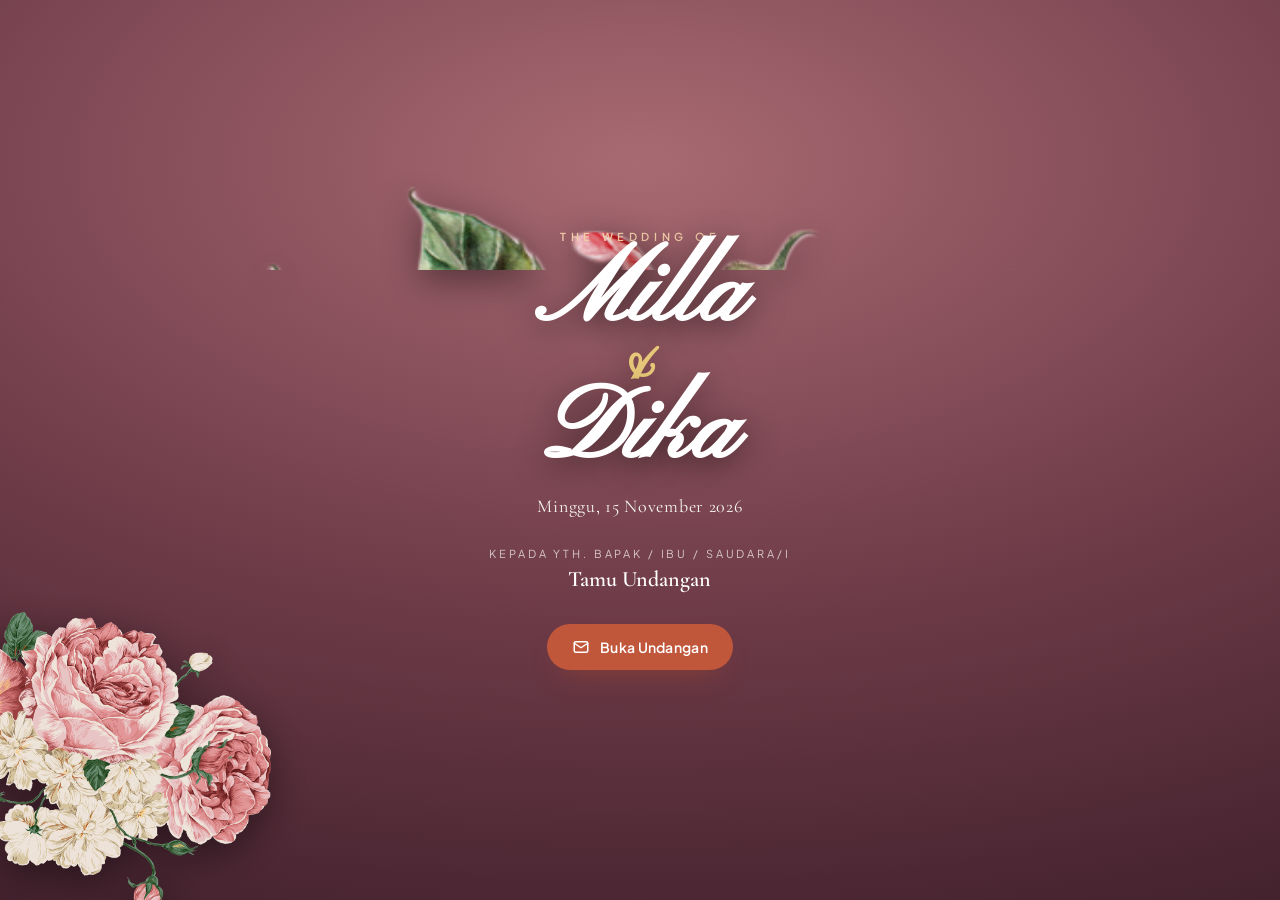
==== commit d919d28e: "Ganti frame CSS dengan PNG asli + tata letak ramai & mobile-friendly - Backdrop pelaminan.png, gorde" ====
--- a/index.html
+++ b/index.html
@@ -20,20 +20,11 @@
   <div class="stage" id="stage">
 
     <!-- ===== persistent set/diorama layers (back -> front) ===== -->
-    <div class="layer backdrop" data-depth="-260">
-      <div class="bd-wall"></div>
-      <div class="bd-glow"></div>
-      <div class="bd-lights"></div>
-    </div>
-
-    <div class="layer greenery" data-depth="-180">
-      <div class="garland"></div>
-    </div>
-
-    <div class="layer pillars" data-depth="-90">
-      <div class="lamp lamp--l"></div>
-      <div class="lamp lamp--r"></div>
-    </div>
+    <div class="layer set-backdrop" data-depth="-280"></div>   <!-- pelaminan.png -->
+    <div class="layer set-swagtop" data-depth="-150"></div>    <!-- swag bunga atas -->
+    <div class="layer set-side set-side--l" data-depth="-70"></div> <!-- border mawar kiri -->
+    <div class="layer set-side set-side--r" data-depth="-70"></div> <!-- border mawar kanan -->
+    <div class="layer set-rosesframe" data-depth="-20"></div>       <!-- bingkai mawar di belakang kartu -->
 
     <!-- ===== the swapping content cards ===== -->
     <div class="deck" id="deck">
@@ -67,7 +58,7 @@
           <h2 class="s-title">Kedua <em>Mempelai</em></h2>
           <div class="couple">
             <div class="person">
-              <div class="frame"><div class="ph ph--person"><img src="photos/milla.jpg" alt="Foto Milla" onerror="this.parentNode.classList.add('ph--empty')"></div></div>
+              <div class="pframe"><div class="pframe__win ph"><img src="photos/milla.jpg" alt="Foto Milla" onerror="this.parentNode.classList.add('ph--empty')"></div><span class="pframe__deco"></span></div>
               <p class="person__name">Milla</p>
               <p class="person__full">Jamilah</p>
               <p class="person__role">Mempelai Wanita</p>
@@ -75,7 +66,7 @@
             </div>
             <div class="amp-orn">&amp;</div>
             <div class="person">
-              <div class="frame"><div class="ph ph--person"><img src="photos/dika.jpg" alt="Foto Dika" onerror="this.parentNode.classList.add('ph--empty')"></div></div>
+              <div class="pframe"><div class="pframe__win ph"><img src="photos/dika.jpg" alt="Foto Dika" onerror="this.parentNode.classList.add('ph--empty')"></div><span class="pframe__deco"></span></div>
               <p class="person__name">Dika</p>
               <p class="person__full">Dika Putra Gumay</p>
               <p class="person__role">Mempelai Pria</p>
@@ -253,13 +244,14 @@
 
     </div><!-- /deck -->
 
-    <!-- ===== foreground frame layers (front-most) ===== -->
-    <div class="layer bouquet bouquet--l" data-depth="90"></div>
-    <div class="layer bouquet bouquet--r" data-depth="90"></div>
-
-    <div class="gorden gorden--l" data-depth="170"><span class="tassel"></span></div>
-    <div class="gorden gorden--r" data-depth="170"><span class="tassel"></span></div>
-    <div class="valance" data-depth="180"></div>
+    <!-- ===== foreground floral clusters (bertumpuk = ramai) ===== -->
+    <div class="layer set-corner set-corner--bl" data-depth="70"></div>  <!-- buket peony kiri bawah -->
+    <div class="layer set-corner set-corner--br" data-depth="70"></div>  <!-- gardenia kanan bawah -->
+    <div class="layer set-corner set-corner--tl" data-depth="110"></div> <!-- bunga sudut kiri atas -->
+    <div class="layer set-corner set-corner--tr" data-depth="110"></div> <!-- bunga sudut kanan atas -->
+
+    <!-- ===== gorden depan (tiang + tirai) ===== -->
+    <div class="layer set-gorden" data-depth="165"></div>
 
   </div><!-- /stage -->
 </div><!-- /world -->
--- a/style.css
+++ b/style.css
@@ -64,7 +64,7 @@
   perspective-origin:50% 46%;
   overflow:hidden;
   background:
-    radial-gradient(120% 90% at 50% 8%, #3a1118 0%, #240a0f 60%, #190709 100%);
+    radial-gradient(120% 80% at 50% 6%, #f3dfe6 0%, #ecd2c7 40%, #e3c0b4 78%, #cf9f97 100%);
 }
 
 .stage{
@@ -83,58 +83,42 @@
   transform:translateZ(var(--z,0px)) scale(var(--s,1));
 }
 
-/* ---------------- BACKDROP / PELAMINAN ---------------- */
-.backdrop{--z:-260px;--s:1.55;}
-.bd-wall{
-  position:absolute;inset:0;
-  background:
-    radial-gradient(90% 70% at 50% 40%, rgba(255,243,224,.16), transparent 70%),
-    linear-gradient(180deg,#274a2f 0%, #335c39 38%, #2a4a30 70%, #20381f 100%);
-}
-/* tekstur "rumput sintetis" pelaminan */
-.bd-wall::after{
-  content:"";position:absolute;inset:0;opacity:.5;
-  background-image:repeating-linear-gradient(8deg, rgba(255,255,255,.05) 0 2px, transparent 2px 6px),
-    repeating-linear-gradient(-8deg, rgba(0,0,0,.08) 0 2px, transparent 2px 7px);
-}
-.bd-glow{
-  position:absolute;left:50%;top:-6%;width:120%;height:60%;transform:translateX(-50%);
-  background:radial-gradient(closest-side, rgba(150,120,255,.5), rgba(120,90,220,.18) 45%, transparent 72%);
-  mix-blend-mode:screen;filter:blur(6px);
-}
-/* lampu tumpel / string lights */
-.bd-lights{
-  position:absolute;left:0;right:0;top:9%;height:40%;
-  background-image:radial-gradient(circle, rgba(255,234,180,.95) 0 2px, transparent 3px);
-  background-size:46px 46px;
-  -webkit-mask-image:radial-gradient(120% 80% at 50% 0%, #000 0%, transparent 65%);
-  mask-image:radial-gradient(120% 80% at 50% 0%, #000 0%, transparent 65%);
-  opacity:.55;filter:drop-shadow(0 0 4px rgba(255,220,150,.8));
-}
-
-/* ---------------- GREENERY / GARLAND ---------------- */
-.greenery{--z:-180px;--s:1.32;}
-.garland{
-  position:absolute;left:-4%;right:-4%;top:0;height:34%;
-  background:url('floral/arch.png') top center / cover no-repeat;
-  -webkit-mask-image:linear-gradient(180deg,#000 60%,transparent);
-  mask-image:linear-gradient(180deg,#000 60%,transparent);
-  filter:saturate(1.05) drop-shadow(0 8px 18px rgba(0,0,0,.35));
-}
-
-/* ---------------- PILAR / LAMPU SAMPING ---------------- */
-.pillars{--z:-90px;--s:1.12;}
-.lamp{position:absolute;bottom:6%;width:54px;height:46%;border-radius:40% 40% 8% 8%;
-  background:linear-gradient(180deg, rgba(255,236,196,.0), rgba(255,236,196,.0));}
-.lamp::before{content:"";position:absolute;left:50%;bottom:0;transform:translateX(-50%);
-  width:14px;height:100%;background:linear-gradient(180deg,#caa86a,#7a5a2e);border-radius:8px;
-  box-shadow:0 0 0 1px rgba(0,0,0,.2);}
-.lamp::after{content:"";position:absolute;left:50%;top:-6px;transform:translateX(-50%);
-  width:40px;height:40px;border-radius:50%;
-  background:radial-gradient(circle, #fff6dd 0%, #ffd98a 40%, rgba(255,180,90,0) 72%);
-  filter:blur(.5px);box-shadow:0 0 26px 8px rgba(255,206,130,.7);}
-.lamp--l{left:5%;}
-.lamp--r{right:5%;}
+/* ---------------- SET PANGGUNG (PNG bertumpuk) ---------------- */
+/* latar pelaminan */
+.set-backdrop{--s:1.42;
+  background:url('frames/pelaminan.png') center 42% / contain no-repeat;
+  filter:drop-shadow(0 30px 50px rgba(120,70,60,.4));
+}
+/* swag bunga di lengkungan atas */
+.set-swagtop{--s:1.12;
+  background:url('frames/border-mawar.png') top center / 120% auto no-repeat;
+  top:-3%;height:42%;bottom:auto;
+  filter:drop-shadow(0 10px 16px rgba(0,0,0,.25));
+}
+/* border mawar memanjang di sisi kiri & kanan */
+.set-side{top:-2%;bottom:-2%;width:34%;background-repeat:no-repeat;background-size:cover;
+  filter:drop-shadow(0 6px 14px rgba(0,0,0,.22));opacity:.96;}
+.set-side--l{left:-6%;background-image:url('frames/swag-mawar.png');background-position:left top;}
+.set-side--r{right:-6%;background-image:url('frames/swag-mawar.png');background-position:right top;transform:translateZ(var(--z)) scaleX(-1);}
+
+/* bingkai mawar (frame-mawar) membingkai kartu dari belakang */
+.set-rosesframe{--s:1;
+  background:url('frames/frame-mawar.png') center / 96% auto no-repeat;
+  filter:drop-shadow(0 10px 18px rgba(0,0,0,.22));opacity:.92;}
+
+/* gugusan bunga di sudut (bertumpuk = ramai) */
+.set-corner{background-repeat:no-repeat;filter:drop-shadow(0 10px 16px rgba(0,0,0,.28));}
+.set-corner--bl{background-image:url('frames/bouquet-peony.png');background-position:left bottom;background-size:52% auto;}
+.set-corner--br{background-image:url('frames/corner-gardenia.png');background-position:right bottom;background-size:34% auto;}
+.set-corner--tl{background-image:url('frames/frame-bunga.png');background-position:-14% -10%;background-size:46% auto;opacity:.9;}
+.set-corner--tr{background-image:url('frames/frame-bunga.png');background-position:114% -10%;background-size:46% auto;transform:translateZ(var(--z)) scaleX(-1);opacity:.9;}
+
+/* gorden depan : tiang + tirai */
+.set-gorden{--s:1.06;
+  background:url('frames/gorden.png') top center / contain no-repeat;
+  top:-2%;
+  filter:drop-shadow(0 16px 26px rgba(0,0,0,.3));
+}
 
 /* ============================================================
    DECK + SCENES (kartu konten yang bertukar dengan transisi 3D)
@@ -266,14 +250,13 @@
   display:flex;flex-direction:column;align-items:center;justify-content:center;
   text-align:center;padding:40px 30px;overflow:hidden;
   background:
-    radial-gradient(110% 80% at 50% 12%, #3c2230 0%, #2a1018 55%, #1c0a10 100%);
+    radial-gradient(120% 90% at 50% 18%, #a86a72 0%, #6e3b48 55%, #43222e 100%);
   transition:opacity 1s var(--ease), transform 1.1s var(--ease), visibility 1.1s;
 }
 .cover.open{opacity:0;transform:scale(1.08);visibility:hidden;pointer-events:none;}
-.cover__floral{position:absolute;left:-4%;right:-4%;height:30%;pointer-events:none;
-  background:url('floral/arch.png') center / cover no-repeat;filter:drop-shadow(0 10px 18px rgba(0,0,0,.5));}
-.cover__floral--top{top:0;-webkit-mask-image:linear-gradient(180deg,#000 60%,transparent);mask-image:linear-gradient(180deg,#000 60%,transparent);}
-.cover__floral--bottom{bottom:0;transform:scaleY(-1);opacity:.9;-webkit-mask-image:linear-gradient(180deg,#000 60%,transparent);mask-image:linear-gradient(180deg,#000 60%,transparent);}
+.cover__floral{position:absolute;pointer-events:none;background-repeat:no-repeat;filter:drop-shadow(0 10px 18px rgba(0,0,0,.45));}
+.cover__floral--top{top:-2%;left:-6%;right:-6%;height:32%;background-image:url('frames/border-mawar.png');background-position:top center;background-size:120% auto;}
+.cover__floral--bottom{bottom:-2%;left:-8%;width:60%;height:34%;background-image:url('frames/bouquet-peony.png');background-position:left bottom;background-size:contain;opacity:.95;}
 .cover__inner{position:relative;z-index:2;display:flex;flex-direction:column;align-items:center;gap:4px;
   animation:cover-rise 1.1s var(--ease) both;}
 @keyframes cover-rise{from{opacity:0;transform:translateY(18px);}to{opacity:1;transform:none;}}
@@ -334,10 +317,17 @@
 .ph img{display:block;width:100%;height:100%;object-fit:cover;}
 .ph--empty::after{content:"♥";position:absolute;inset:0;display:flex;align-items:center;justify-content:center;font-size:30px;color:var(--gold-soft);background:var(--cream-2);}
 
+/* bingkai foto PNG (cincin) — foto di belakang, ornamen menumpuk di atas */
+.pframe{position:relative;width:min(48vw,182px);aspect-ratio:853/1280;}
+.pframe__win{position:absolute;left:15%;right:15%;top:12.5%;bottom:13%;border-radius:6px;overflow:hidden;
+  box-shadow:0 6px 16px rgba(0,0,0,.35);}
+.pframe__win img{width:100%;height:100%;object-fit:cover;display:block;}
+.pframe__deco{position:absolute;inset:0;background:url('frames/frame-cincin.png') center/contain no-repeat;
+  pointer-events:none;filter:drop-shadow(0 8px 14px rgba(0,0,0,.3));}
+
 /* mempelai */
 .couple{display:flex;flex-direction:column;gap:8px;align-items:center;margin-top:14px;}
 .person{display:flex;flex-direction:column;align-items:center;gap:6px;}
-.person .frame{width:172px;height:214px;}
 .person .ph--person{width:100%;height:100%;}
 .person__name{font-family:var(--f-script);font-size:42px;line-height:1;color:var(--terra);margin-top:10px;}
 .person__full{font-family:var(--f-serif);font-weight:600;font-size:17px;color:var(--ink);}
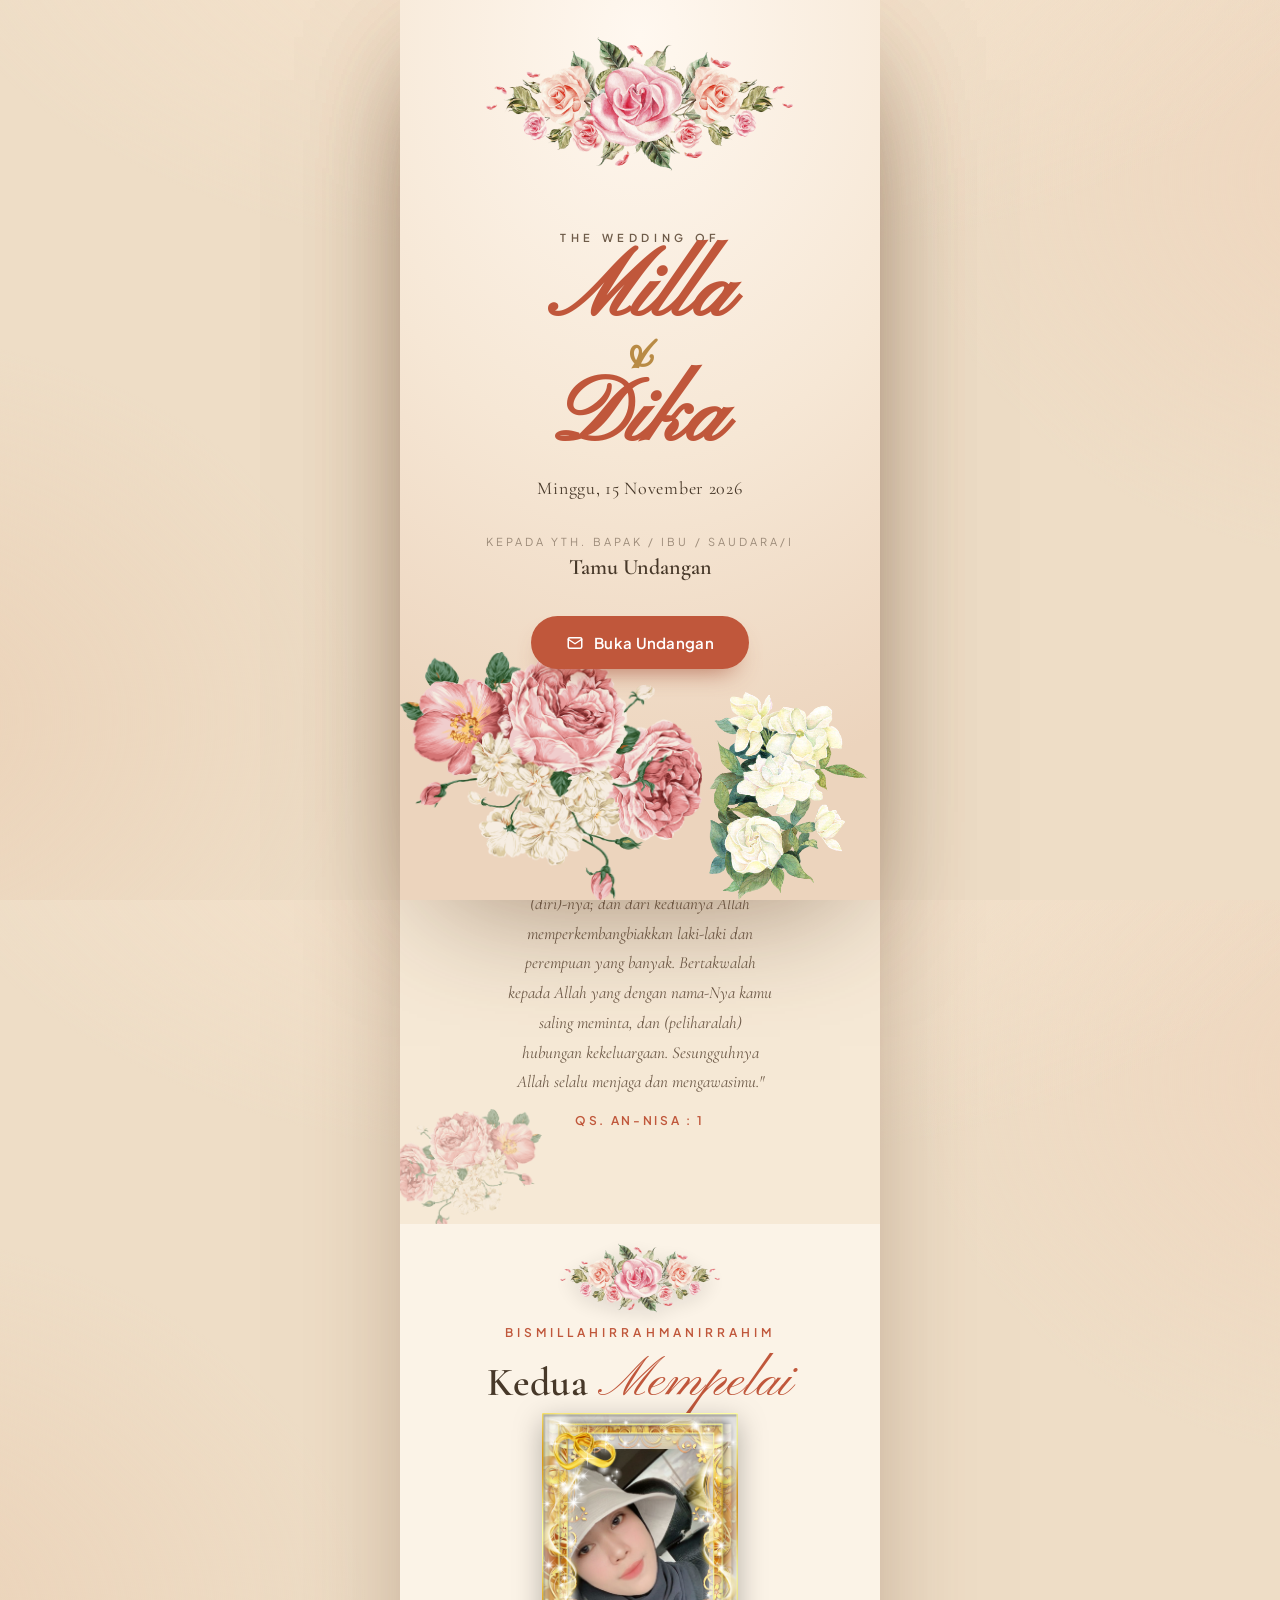
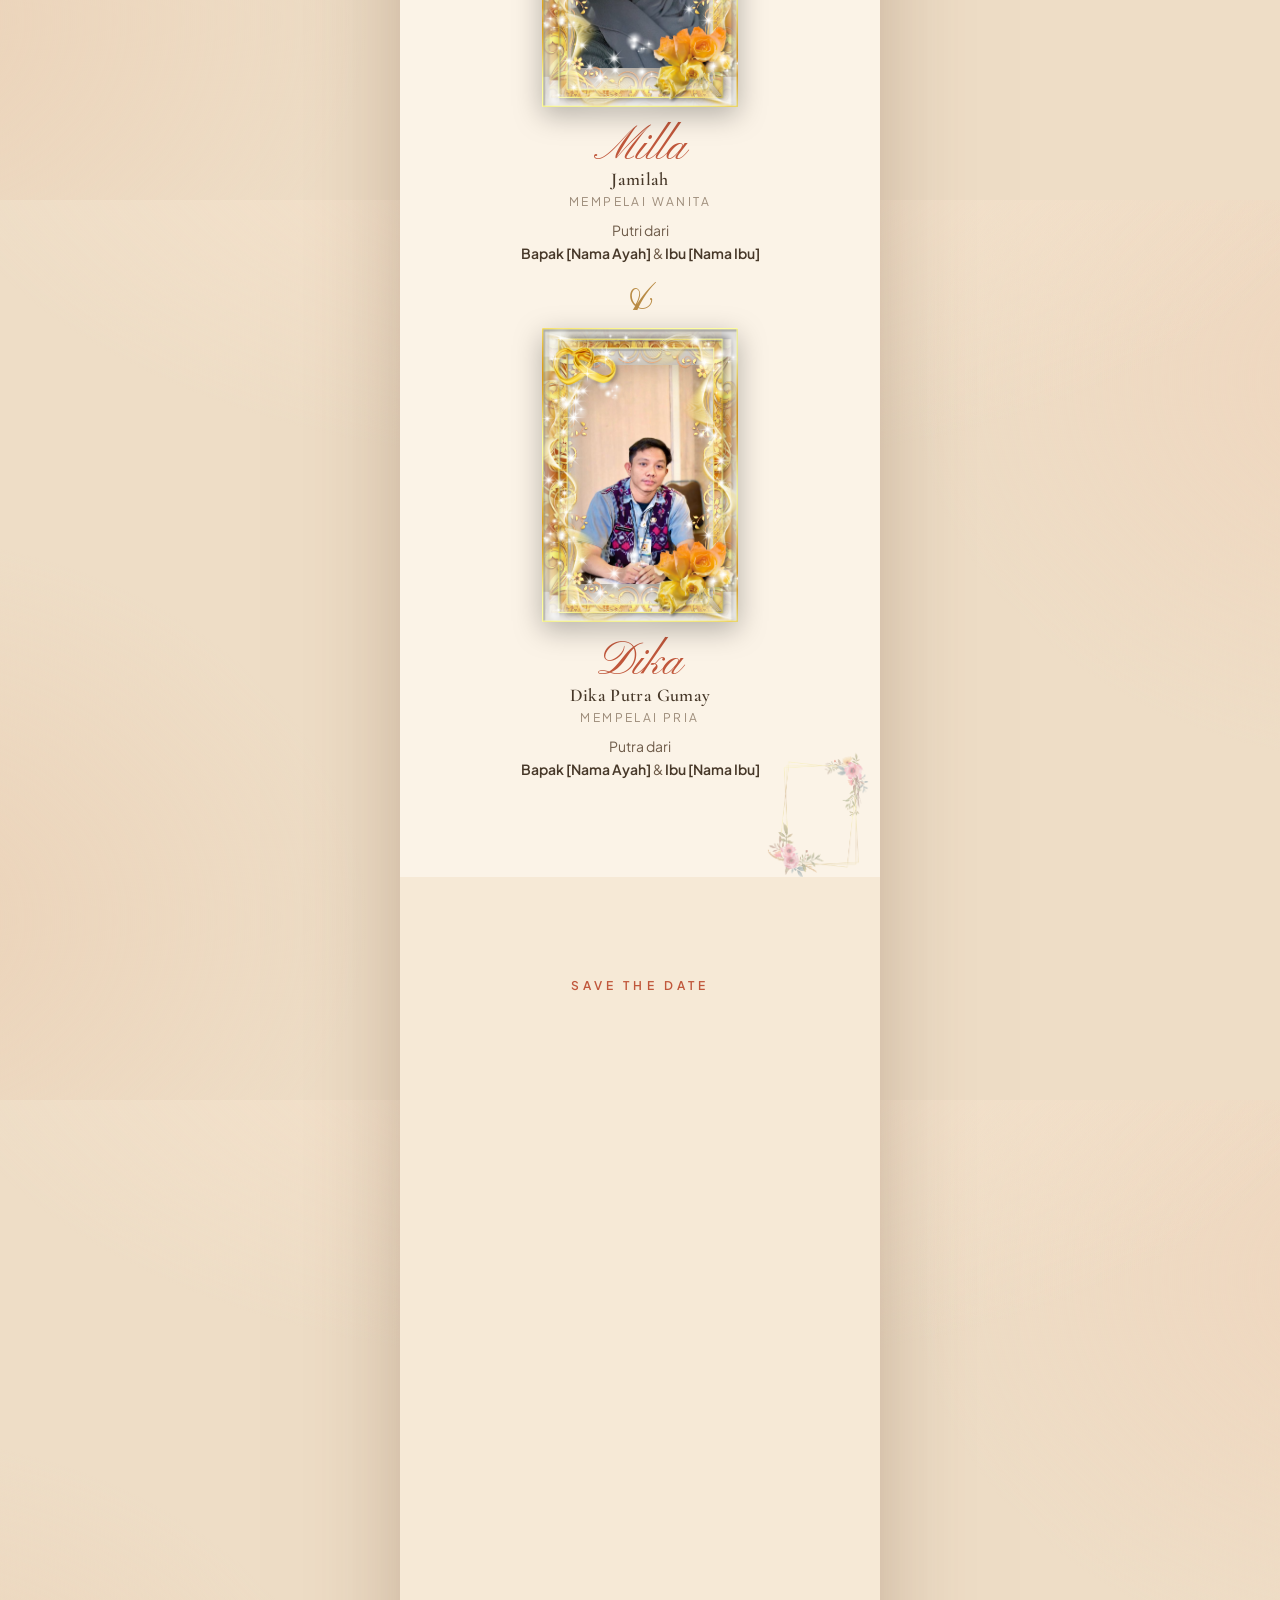
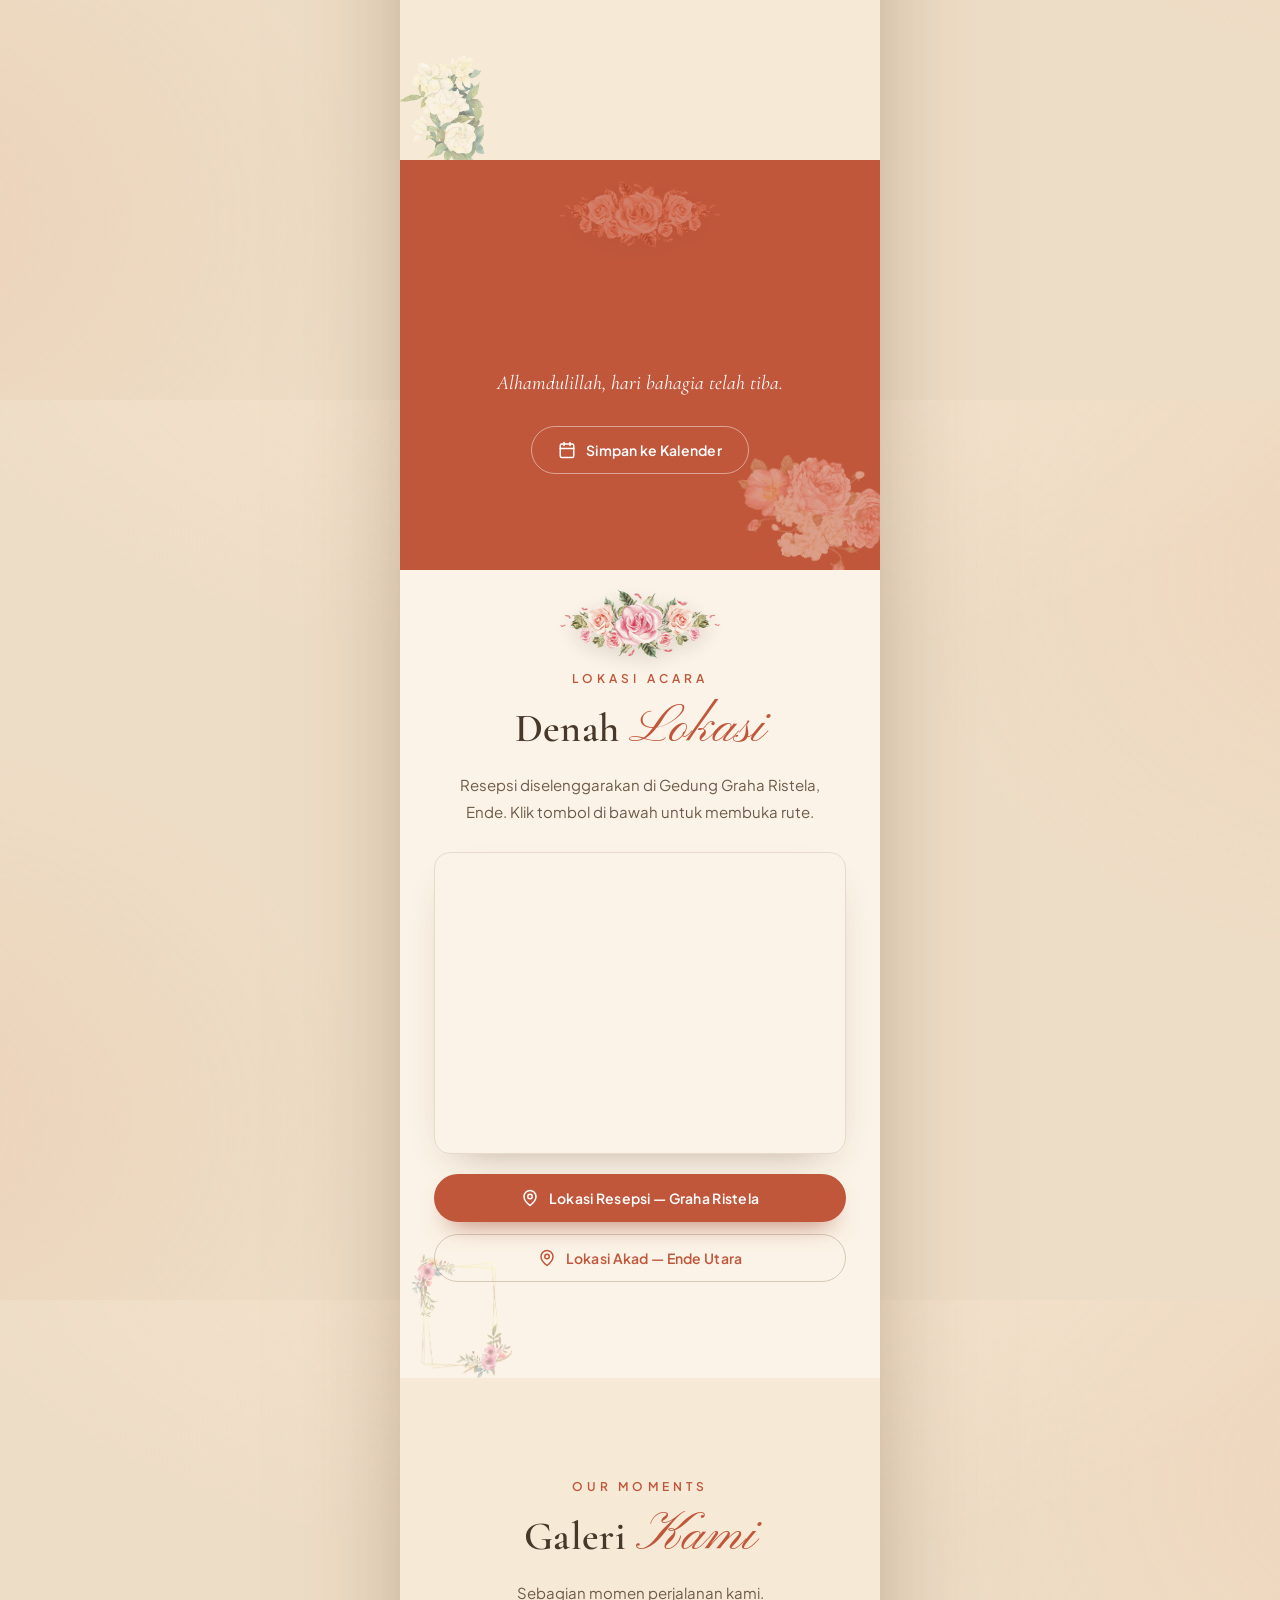
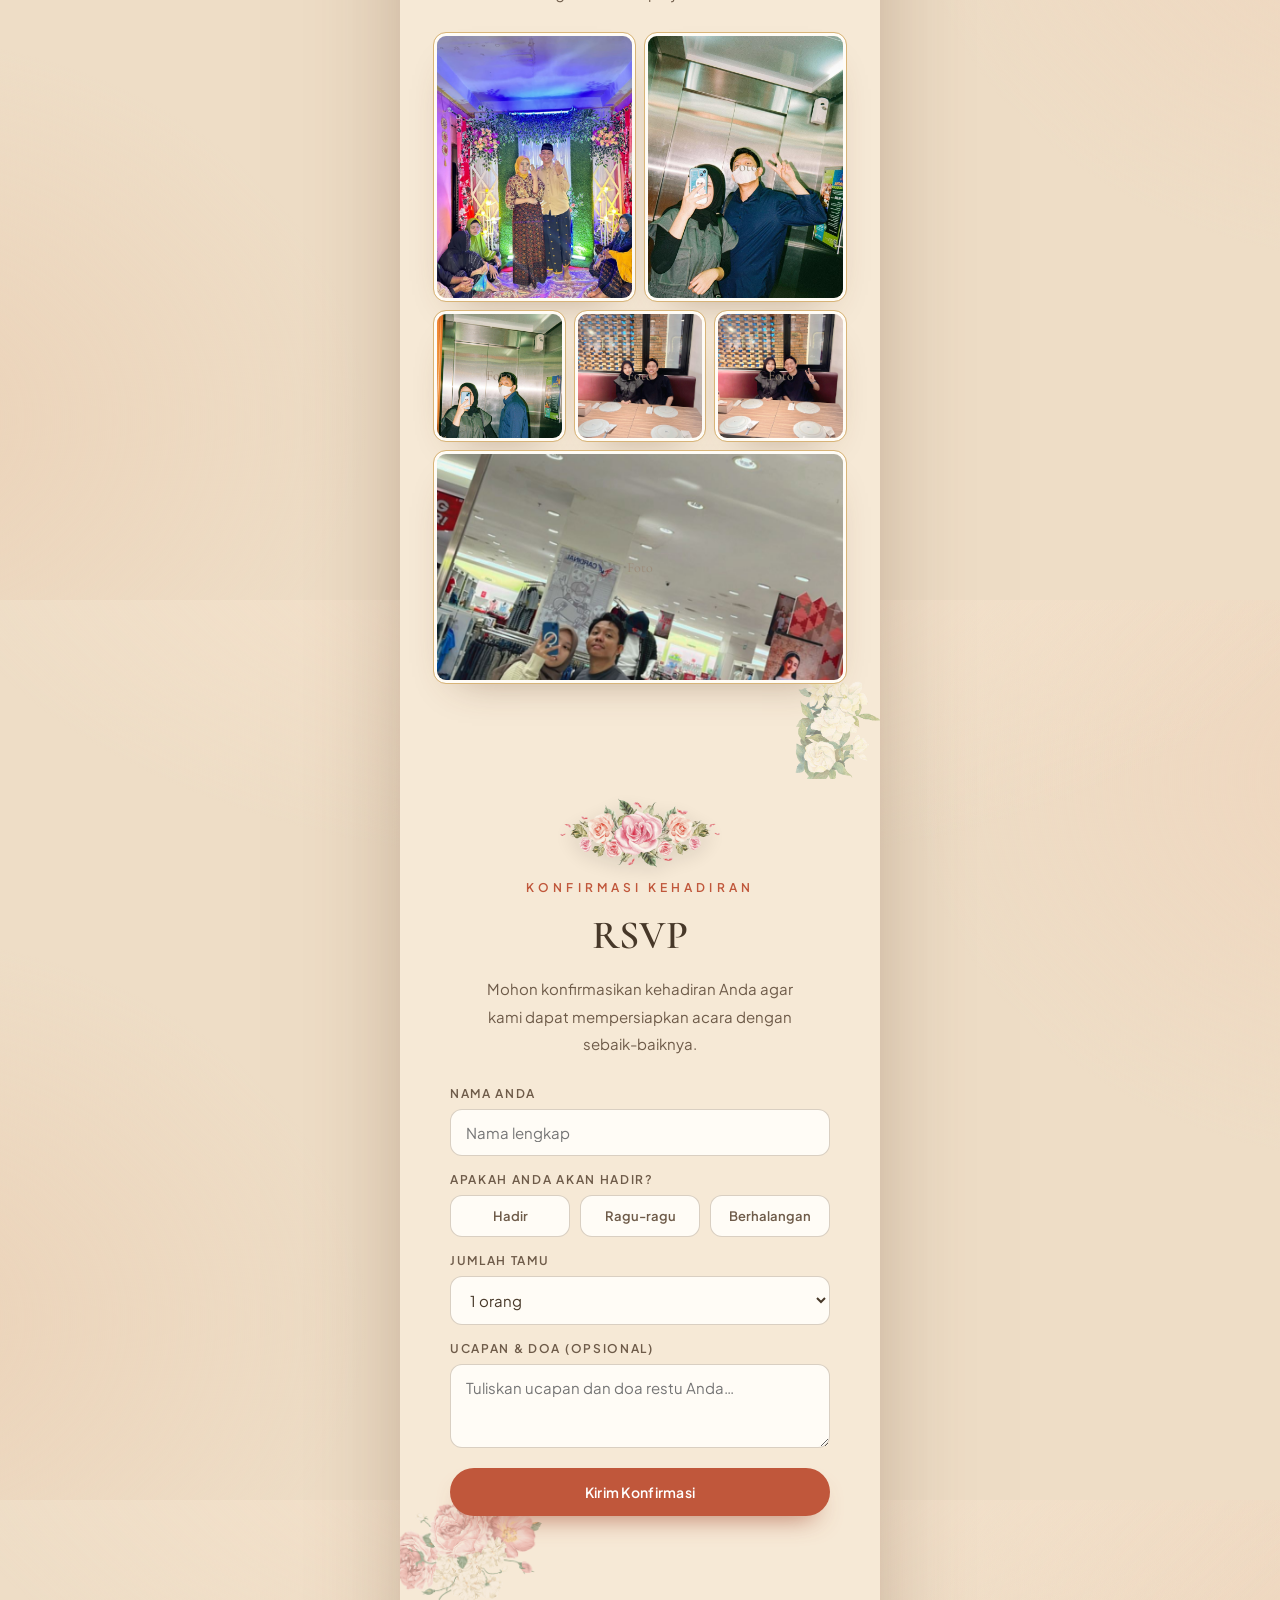
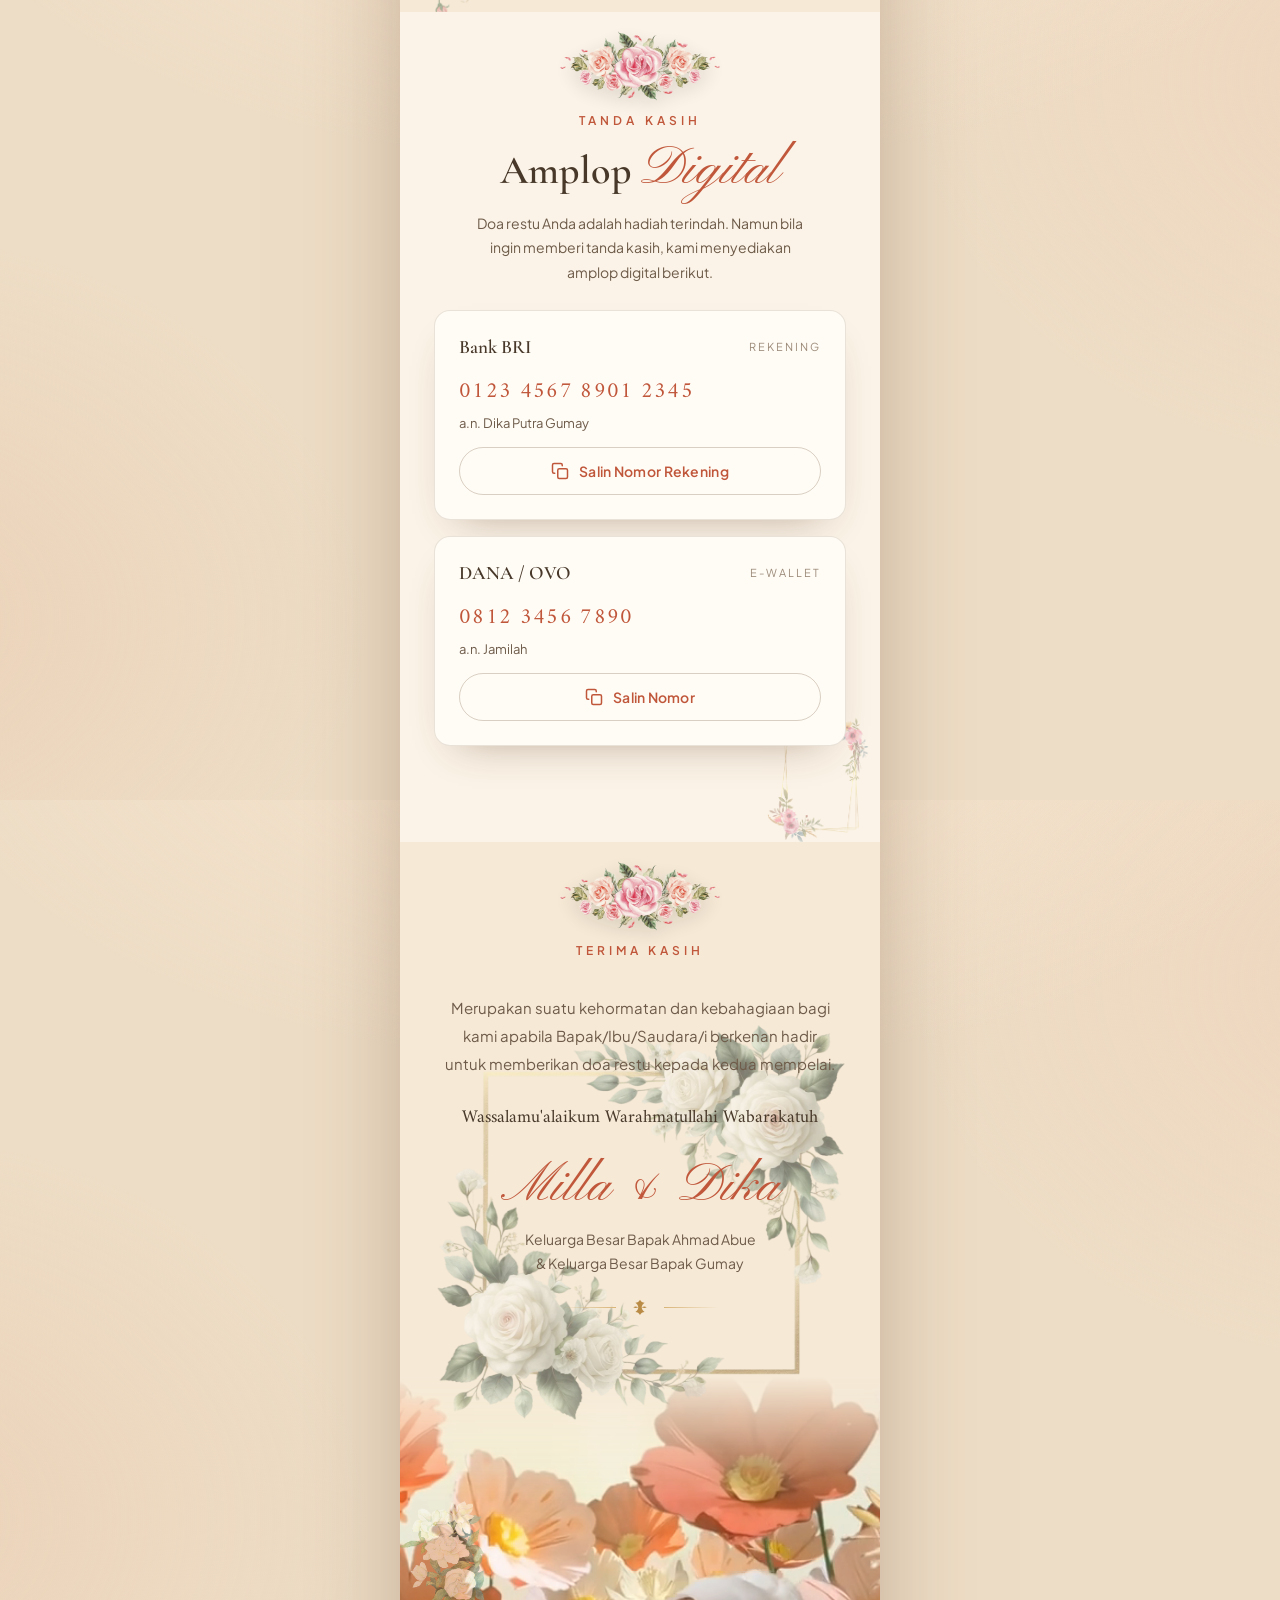
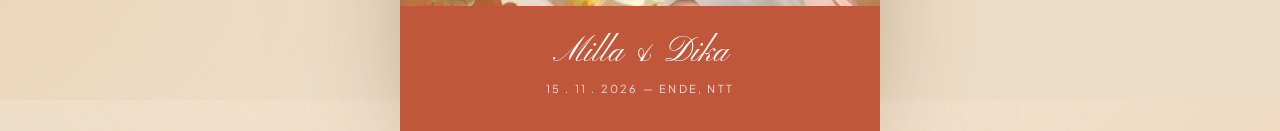
==== commit f1c7d93e: "Ubah ke format scroll elegan (gaya putyourinvitation) + aset bunga PNG - Kembali ke undangan scroll " ====
--- a/index.html
+++ b/index.html
@@ -2,10 +2,9 @@
 <html lang="id">
 <head>
 <meta charset="UTF-8">
-<meta name="viewport" content="width=device-width, initial-scale=1, maximum-scale=1, user-scalable=no, viewport-fit=cover">
-<title>Undangan Pernikahan — Dika &amp; Milla</title>
-<meta name="description" content="The Wedding of Dika & Milla — Minggu, 15 November 2026, Ende, NTT. Undangan 3D interaktif.">
-<meta name="theme-color" content="#6e1f2a">
+<meta name="viewport" content="width=device-width, initial-scale=1, maximum-scale=1, user-scalable=no">
+<title>Undangan Pernikahan — Dika & Milla</title>
+<meta name="description" content="The Wedding of Dika & Milla — Minggu, 15 November 2026, Ende, NTT.">
 <link rel="preconnect" href="https://fonts.googleapis.com">
 <link rel="preconnect" href="https://fonts.gstatic.com" crossorigin>
 <link href="https://fonts.googleapis.com/css2?family=Cormorant+Garamond:ital,wght@0,400;0,500;0,600;1,400;1,500&family=Pinyon+Script&family=Plus+Jakarta+Sans:wght@300;400;500;600;700&family=Amiri:wght@400;700&display=swap" rel="stylesheet">
@@ -13,255 +12,12 @@
 </head>
 <body class="locked">
 
-<!-- ====================================================== -->
-<!-- 3D STAGE                                                -->
-<!-- ====================================================== -->
-<div class="world" id="world">
-  <div class="stage" id="stage">
-
-    <!-- ===== persistent set/diorama layers (back -> front) ===== -->
-    <div class="layer set-backdrop" data-depth="-280"></div>   <!-- pelaminan.png -->
-    <div class="layer set-swagtop" data-depth="-150"></div>    <!-- swag bunga atas -->
-    <div class="layer set-side set-side--l" data-depth="-70"></div> <!-- border mawar kiri -->
-    <div class="layer set-side set-side--r" data-depth="-70"></div> <!-- border mawar kanan -->
-    <div class="layer set-rosesframe" data-depth="-20"></div>       <!-- bingkai mawar di belakang kartu -->
-
-    <!-- ===== the swapping content cards ===== -->
-    <div class="deck" id="deck">
-
-      <!-- 0 · PEMBUKA -->
-      <section class="scene" data-label="Pembuka">
-        <div class="card">
-          <p class="bismillah">بِسْمِ اللّٰهِ الرَّحْمٰنِ الرَّحِيْمِ</p>
-          <span class="eyebrow">Assalamu'alaikum Wr. Wb.</span>
-          <p class="lead">Dengan memohon rahmat dan ridho Allah Subhanahu wa Ta'ala, kami bermaksud menyelenggarakan acara pernikahan putra-putri kami.</p>
-          <div class="orn">
-            <svg viewBox="0 0 24 24" fill="currentColor"><path d="M12 2c1.2 2.4 3 3.5 5.5 3.7C15.4 7 14.3 8.8 14 11.2c2.4-1.2 4.2-1.2 6 0-1.8 1.2-3.6 1.2-6 0 .3 2.4 1.4 4.2 3.5 5.5-2.5.2-4.3 1.3-5.5 3.7-1.2-2.4-3-3.5-5.5-3.7 2.1-1.3 3.2-3.1 3.5-5.5-2.4 1.2-4.2 1.2-6 0 1.8-1.2 3.6-1.2 6 0C9.7 8.8 8.6 7 6.5 5.7 9 5.5 10.8 4.4 12 2Z"/></svg>
-          </div>
-        </div>
-      </section>
-
-      <!-- 2 · AYAT -->
-      <section class="scene" data-label="Ayat Suci">
-        <div class="card card--scroll">
-          <span class="eyebrow">Firman Allah SWT</span>
-          <p class="arabic">يَٰٓأَيُّهَا ٱلنَّاسُ ٱتَّقُوا۟ رَبَّكُمُ ٱلَّذِى خَلَقَكُم مِّن نَّفْسٍ وَٰحِدَةٍ وَخَلَقَ مِنْهَا زَوْجَهَا وَبَثَّ مِنْهُمَا رِجَالًا كَثِيرًا وَنِسَآءً</p>
-          <p class="translate">"Wahai manusia! Bertakwalah kepada Tuhanmu yang telah menciptakan kamu dari diri yang satu (Adam), dan (Allah) menciptakan pasangannya (Hawa) dari (diri)-nya; dan dari keduanya Allah memperkembangbiakkan laki-laki dan perempuan yang banyak."</p>
-          <span class="ref">QS. An-Nisa : 1</span>
-        </div>
-      </section>
-
-      <!-- 3 · MEMPELAI -->
-      <section class="scene" data-label="Mempelai">
-        <div class="card card--scroll">
-          <span class="eyebrow">Bismillahirrahmanirrahim</span>
-          <h2 class="s-title">Kedua <em>Mempelai</em></h2>
-          <div class="couple">
-            <div class="person">
-              <div class="pframe"><div class="pframe__win ph"><img src="photos/milla.jpg" alt="Foto Milla" onerror="this.parentNode.classList.add('ph--empty')"></div><span class="pframe__deco"></span></div>
-              <p class="person__name">Milla</p>
-              <p class="person__full">Jamilah</p>
-              <p class="person__role">Mempelai Wanita</p>
-              <p class="person__parents">Putri dari<br><b>Bapak [Nama Ayah]</b> &amp; <b>Ibu [Nama Ibu]</b></p>
-            </div>
-            <div class="amp-orn">&amp;</div>
-            <div class="person">
-              <div class="pframe"><div class="pframe__win ph"><img src="photos/dika.jpg" alt="Foto Dika" onerror="this.parentNode.classList.add('ph--empty')"></div><span class="pframe__deco"></span></div>
-              <p class="person__name">Dika</p>
-              <p class="person__full">Dika Putra Gumay</p>
-              <p class="person__role">Mempelai Pria</p>
-              <p class="person__parents">Putra dari<br><b>Bapak [Nama Ayah]</b> &amp; <b>Ibu [Nama Ibu]</b></p>
-            </div>
-          </div>
-        </div>
-      </section>
-
-      <!-- 4 · ACARA -->
-      <section class="scene" data-label="Akad &amp; Resepsi">
-        <div class="card card--scroll">
-          <span class="eyebrow">Save The Date</span>
-          <h2 class="s-title">Akad &amp; <em>Resepsi</em></h2>
-          <div class="events">
-            <div class="ev">
-              <div class="ev__icon"><svg viewBox="0 0 24 24" fill="none" stroke="currentColor" stroke-width="2" stroke-linecap="round" stroke-linejoin="round"><path d="M12 3 4 9v12h16V9l-8-6Z"/><path d="M9 21v-6h6v6"/></svg></div>
-              <h3 class="ev__name">Akad Nikah</h3>
-              <p class="ev__date">Minggu, 15 November 2026</p>
-              <p class="ev__time-big">Pukul 09.00 – 11.00 WITA</p>
-              <p class="ev__addr"><b>Kediaman Bapak Ahmad Abue</b><br>Jl. Raya Ende-Bajawa, Kec. Ende Utara, Kab. Ende, NTT</p>
-            </div>
-            <div class="ev">
-              <div class="ev__icon"><svg viewBox="0 0 24 24" fill="none" stroke="currentColor" stroke-width="2" stroke-linecap="round" stroke-linejoin="round"><path d="M8 21V8a4 4 0 0 1 8 0v13"/><path d="M4 21h16"/><path d="M12 2v2"/><path d="M9 12h6"/></svg></div>
-              <h3 class="ev__name">Resepsi</h3>
-              <p class="ev__date">Minggu, 15 November 2026</p>
-              <p class="ev__time-big">Pukul 11.00 WITA s/d Selesai</p>
-              <p class="ev__addr"><b>Gedung Graha Ristela</b><br>Jl. El Tari, Kel. Mautapaga, Kec. Ende Timur, Kab. Ende, NTT</p>
-            </div>
-          </div>
-        </div>
-      </section>
-
-      <!-- 5 · COUNTDOWN -->
-      <section class="scene" data-label="Hitung Mundur">
-        <div class="card card--accent">
-          <span class="eyebrow">Menuju Hari Bahagia</span>
-          <h2 class="s-title">Counting <em>the days</em></h2>
-          <div class="cd-grid" id="cdGrid">
-            <div class="cd-cell"><div class="cd-num" id="cdD">00</div><div class="cd-lbl">Hari</div></div>
-            <div class="cd-cell"><div class="cd-num" id="cdH">00</div><div class="cd-lbl">Jam</div></div>
-            <div class="cd-cell"><div class="cd-num" id="cdM">00</div><div class="cd-lbl">Menit</div></div>
-            <div class="cd-cell"><div class="cd-num" id="cdS">00</div><div class="cd-lbl">Detik</div></div>
-          </div>
-          <div class="cd-done hide" id="cdDone">Alhamdulillah, hari bahagia telah tiba.</div>
-          <a class="btn btn--ghost" id="calBtn" target="_blank" rel="noopener">
-            <svg viewBox="0 0 24 24" fill="none" stroke="currentColor" stroke-width="2" stroke-linecap="round" stroke-linejoin="round"><rect x="3" y="4" width="18" height="18" rx="2"/><path d="M16 2v4M8 2v4M3 10h18"/></svg>
-            Simpan ke Kalender
-          </a>
-        </div>
-      </section>
-
-      <!-- 6 · LOKASI -->
-      <section class="scene" data-label="Lokasi">
-        <div class="card card--scroll">
-          <span class="eyebrow">Lokasi Acara</span>
-          <h2 class="s-title">Denah <em>Lokasi</em></h2>
-          <div class="map-wrap">
-            <iframe loading="lazy" referrerpolicy="no-referrer-when-downgrade"
-              src="https://www.google.com/maps?q=Gedung+Graha+Ristela+Jl+El+Tari+Mautapaga+Ende&output=embed"></iframe>
-          </div>
-          <div class="map-actions">
-            <a class="btn btn--primary btn--block" target="_blank" rel="noopener" href="https://www.google.com/maps/search/?api=1&query=Gedung+Graha+Ristela+Jl+El+Tari+Mautapaga+Ende+Timur+NTT">
-              <svg viewBox="0 0 24 24" fill="none" stroke="currentColor" stroke-width="2" stroke-linecap="round" stroke-linejoin="round"><path d="M20 10c0 6-8 12-8 12s-8-6-8-12a8 8 0 0 1 16 0Z"/><circle cx="12" cy="10" r="3"/></svg>
-              Lokasi Resepsi — Graha Ristela
-            </a>
-            <a class="btn btn--ghost btn--block" target="_blank" rel="noopener" href="https://www.google.com/maps/search/?api=1&query=Jl+Raya+Ende+Bajawa+Ende+Utara+NTT">
-              <svg viewBox="0 0 24 24" fill="none" stroke="currentColor" stroke-width="2" stroke-linecap="round" stroke-linejoin="round"><path d="M20 10c0 6-8 12-8 12s-8-6-8-12a8 8 0 0 1 16 0Z"/><circle cx="12" cy="10" r="3"/></svg>
-              Lokasi Akad — Ende Utara
-            </a>
-          </div>
-        </div>
-      </section>
-
-      <!-- 7 · GALERI -->
-      <section class="scene" data-label="Galeri">
-        <div class="card card--scroll">
-          <span class="eyebrow">Our Moments</span>
-          <h2 class="s-title">Galeri <em>Kami</em></h2>
-          <div class="gallery">
-            <div class="frame frame--sm g-tall"><div class="ph"><img src="photos/gallery-1.jpg" alt="Galeri 1" onerror="this.parentNode.classList.add('ph--empty')"></div></div>
-            <div class="frame frame--sm g-tall"><div class="ph"><img src="photos/gallery-2.jpg" alt="Galeri 2" onerror="this.parentNode.classList.add('ph--empty')"></div></div>
-            <div class="frame frame--sm g-third"><div class="ph"><img src="photos/gallery-3.jpg" alt="Galeri 3" onerror="this.parentNode.classList.add('ph--empty')"></div></div>
-            <div class="frame frame--sm g-third"><div class="ph"><img src="photos/gallery-4.jpg" alt="Galeri 4" onerror="this.parentNode.classList.add('ph--empty')"></div></div>
-            <div class="frame frame--sm g-third"><div class="ph"><img src="photos/gallery-5.jpg" alt="Galeri 5" onerror="this.parentNode.classList.add('ph--empty')"></div></div>
-            <div class="frame frame--sm g-wide"><div class="ph"><img src="photos/gallery-6.jpg" alt="Galeri 6" onerror="this.parentNode.classList.add('ph--empty')"></div></div>
-          </div>
-        </div>
-      </section>
-
-      <!-- 8 · RSVP -->
-      <section class="scene" data-label="RSVP">
-        <div class="card card--scroll">
-          <span class="eyebrow">Konfirmasi Kehadiran</span>
-          <h2 class="s-title">RSVP</h2>
-          <form class="form" id="rsvpForm">
-            <div class="field">
-              <label for="rNama">Nama Anda</label>
-              <input type="text" id="rNama" name="nama" placeholder="Nama lengkap" required>
-            </div>
-            <div class="field">
-              <label>Apakah Anda akan hadir?</label>
-              <div class="choice">
-                <label><input type="radio" name="hadir" value="Hadir" required><span>Hadir</span></label>
-                <label><input type="radio" name="hadir" value="Ragu-ragu"><span>Ragu-ragu</span></label>
-                <label><input type="radio" name="hadir" value="Berhalangan"><span>Berhalangan</span></label>
-              </div>
-            </div>
-            <div class="field">
-              <label for="rJml">Jumlah tamu</label>
-              <select id="rJml" name="jumlah">
-                <option value="1">1 orang</option>
-                <option value="2">2 orang</option>
-                <option value="3">3 orang</option>
-                <option value="4">4 orang</option>
-                <option value="5">5 orang atau lebih</option>
-              </select>
-            </div>
-            <div class="field">
-              <label for="rPesan">Ucapan &amp; doa (opsional)</label>
-              <textarea id="rPesan" name="pesan" placeholder="Tuliskan ucapan dan doa restu Anda…"></textarea>
-            </div>
-            <button type="submit" class="btn btn--primary btn--block">Kirim Konfirmasi</button>
-          </form>
-          <div class="rsvp-done hide" id="rsvpDone">
-            <svg viewBox="0 0 24 24" fill="none" stroke="currentColor" stroke-width="2" stroke-linecap="round" stroke-linejoin="round"><path d="M22 11.08V12a10 10 0 1 1-5.93-9.14"/><path d="m9 11 3 3L22 4"/></svg>
-            <h3>Terima kasih, <span id="doneName">Tamu</span>!</h3>
-            <p id="doneMsg">Konfirmasi Anda sudah kami terima. Sampai jumpa di hari bahagia kami.</p>
-          </div>
-        </div>
-      </section>
-
-      <!-- 9 · AMPLOP -->
-      <section class="scene" data-label="Amplop Digital">
-        <div class="card card--scroll">
-          <span class="eyebrow">Tanda Kasih</span>
-          <h2 class="s-title">Amplop <em>Digital</em></h2>
-          <p class="gift-note">Doa restu Anda adalah hadiah terindah. Bila ingin memberi tanda kasih, kami menyediakan amplop digital berikut.</p>
-          <div class="gift-cards">
-            <div class="gift">
-              <div class="gift__top"><span class="gift__bank">Bank BRI</span><span class="gift__tag">Rekening</span></div>
-              <p class="gift__no">0123 4567 8901 2345</p>
-              <p class="gift__name">a.n. Dika Putra Gumay</p>
-              <button class="btn btn--ghost btn--block copy-btn" data-copy="0123456789012345">
-                <svg viewBox="0 0 24 24" fill="none" stroke="currentColor" stroke-width="2" stroke-linecap="round" stroke-linejoin="round"><rect x="9" y="9" width="13" height="13" rx="2"/><path d="M5 15H4a2 2 0 0 1-2-2V4a2 2 0 0 1 2-2h9a2 2 0 0 1 2 2v1"/></svg>
-                Salin Nomor Rekening
-              </button>
-            </div>
-            <div class="gift">
-              <div class="gift__top"><span class="gift__bank">DANA / OVO</span><span class="gift__tag">E-Wallet</span></div>
-              <p class="gift__no">0812 3456 7890</p>
-              <p class="gift__name">a.n. Jamilah</p>
-              <button class="btn btn--ghost btn--block copy-btn" data-copy="081234567890">
-                <svg viewBox="0 0 24 24" fill="none" stroke="currentColor" stroke-width="2" stroke-linecap="round" stroke-linejoin="round"><rect x="9" y="9" width="13" height="13" rx="2"/><path d="M5 15H4a2 2 0 0 1-2-2V4a2 2 0 0 1 2-2h9a2 2 0 0 1 2 2v1"/></svg>
-                Salin Nomor
-              </button>
-            </div>
-          </div>
-        </div>
-      </section>
-
-      <!-- 10 · PENUTUP -->
-      <section class="scene" data-label="Penutup">
-        <div class="card card--scroll">
-          <span class="eyebrow">Terima Kasih</span>
-          <p class="lead">Merupakan suatu kehormatan dan kebahagiaan bagi kami apabila Bapak/Ibu/Saudara/i berkenan hadir untuk memberikan doa restu kepada kedua mempelai.</p>
-          <p class="salam">Wassalamu'alaikum Warahmatullahi Wabarakatuh</p>
-          <p class="closing__sign">Milla &amp; Dika</p>
-          <p class="closing__fam">Keluarga Besar Bapak Ahmad Abue<br>&amp; Keluarga Besar Bapak Gumay</p>
-          <div class="orn">
-            <svg viewBox="0 0 24 24" fill="currentColor"><path d="M12 2c1.2 2.4 3 3.5 5.5 3.7C15.4 7 14.3 8.8 14 11.2c2.4-1.2 4.2-1.2 6 0-1.8 1.2-3.6 1.2-6 0 .3 2.4 1.4 4.2 3.5 5.5-2.5.2-4.3 1.3-5.5 3.7-1.2-2.4-3-3.5-5.5-3.7 2.1-1.3 3.2-3.1 3.5-5.5-2.4 1.2-4.2 1.2-6 0 1.8-1.2 3.6-1.2 6 0C9.7 8.8 8.6 7 6.5 5.7 9 5.5 10.8 4.4 12 2Z"/></svg>
-          </div>
-        </div>
-      </section>
-
-    </div><!-- /deck -->
-
-    <!-- ===== foreground floral clusters (bertumpuk = ramai) ===== -->
-    <div class="layer set-corner set-corner--bl" data-depth="70"></div>  <!-- buket peony kiri bawah -->
-    <div class="layer set-corner set-corner--br" data-depth="70"></div>  <!-- gardenia kanan bawah -->
-    <div class="layer set-corner set-corner--tl" data-depth="110"></div> <!-- bunga sudut kiri atas -->
-    <div class="layer set-corner set-corner--tr" data-depth="110"></div> <!-- bunga sudut kanan atas -->
-
-    <!-- ===== gorden depan (tiang + tirai) ===== -->
-    <div class="layer set-gorden" data-depth="165"></div>
-
-  </div><!-- /stage -->
-</div><!-- /world -->
-
-<!-- ====================================================== -->
-<!-- COVER (overlay 2D di atas panggung)                     -->
-<!-- ====================================================== -->
-<div class="cover" id="cover">
-  <div class="cover__floral cover__floral--top"></div>
-  <div class="cover__floral cover__floral--bottom"></div>
+<!-- ====================== COVER ====================== -->
+<section class="cover" id="cover" data-screen-label="Sampul">
+  <div class="cover__pelaminan"></div>
+  <div class="floral floral--arch"></div>
+  <div class="floral floral--bl"></div>
+  <div class="floral floral--br"></div>
   <div class="cover__inner">
     <span class="cover__eyebrow">The Wedding Of</span>
     <h1 class="cover__names">Milla<span class="cover__amp">&amp;</span>Dika</h1>
@@ -275,25 +31,234 @@
       Buka Undangan
     </button>
   </div>
-</div>
-
-<!-- petals overlay -->
-<div class="petals" id="petals" aria-hidden="true"></div>
-
-<!-- navigation -->
-<nav class="nav" id="nav" aria-label="Navigasi undangan">
-  <button class="nav__arrow" id="prevBtn" aria-label="Sebelumnya">
-    <svg viewBox="0 0 24 24" fill="none" stroke="currentColor" stroke-width="2.2" stroke-linecap="round" stroke-linejoin="round"><path d="m15 18-6-6 6-6"/></svg>
-  </button>
-  <div class="nav__dots" id="dots"></div>
-  <button class="nav__arrow" id="nextBtn" aria-label="Berikutnya">
-    <svg viewBox="0 0 24 24" fill="none" stroke="currentColor" stroke-width="2.2" stroke-linecap="round" stroke-linejoin="round"><path d="m9 18 6-6-6-6"/></svg>
-  </button>
-</nav>
-
-<!-- scene label + swipe hint -->
-<div class="scene-tag" id="sceneTag"></div>
-<div class="hint" id="hint">geser / gunakan panah untuk berpindah</div>
+</section>
+
+<!-- ====================== INVITATION ====================== -->
+<main class="invitation" id="invitation">
+
+  <!-- PEMBUKA -->
+  <section class="section section--tight" data-screen-label="Pembuka">
+    <div class="floral floral--top"></div>
+    <p class="bismillah reveal">بِسْمِ اللّٰهِ الرَّحْمٰنِ الرَّحِيْمِ</p>
+    <span class="eyebrow reveal">Assalamu'alaikum Wr. Wb.</span>
+    <p class="lead reveal d1">Dengan memohon rahmat dan ridho Allah Subhanahu wa Ta'ala, kami bermaksud menyelenggarakan acara pernikahan putra-putri kami.</p>
+    <div class="orn reveal d2">
+      <svg viewBox="0 0 24 24" fill="currentColor"><path d="M12 2c1.2 2.4 3 3.5 5.5 3.7C15.4 7 14.3 8.8 14 11.2c2.4-1.2 4.2-1.2 6 0-1.8 1.2-3.6 1.2-6 0 .3 2.4 1.4 4.2 3.5 5.5-2.5.2-4.3 1.3-5.5 3.7-1.2-2.4-3-3.5-5.5-3.7 2.1-1.3 3.2-3.1 3.5-5.5-2.4 1.2-4.2 1.2-6 0 1.8-1.2 3.6-1.2 6 0C9.7 8.8 8.6 7 6.5 5.7 9 5.5 10.8 4.4 12 2Z"/></svg>
+    </div>
+  </section>
+
+  <!-- AYAT -->
+  <section class="section ayat" data-screen-label="Ayat Suci">
+    <p class="arabic reveal">يَٰٓأَيُّهَا ٱلنَّاسُ ٱتَّقُوا۟ رَبَّكُمُ ٱلَّذِى خَلَقَكُم مِّن نَّفْسٍ وَٰحِدَةٍ وَخَلَقَ مِنْهَا زَوْجَهَا وَبَثَّ مِنْهُمَا رِجَالًا كَثِيرًا وَنِسَآءً ۚ وَٱتَّقُوا۟ ٱللَّهَ ٱلَّذِى تَسَآءَلُونَ بِهِۦ وَٱلْأَرْحَامَ ۚ إِنَّ ٱللَّهَ كَانَ عَلَيْكُمْ رَقِيبًا</p>
+    <p class="translate reveal d1">"Wahai manusia! Bertakwalah kepada Tuhanmu yang telah menciptakan kamu dari diri yang satu (Adam), dan (Allah) menciptakan pasangannya (Hawa) dari (diri)-nya; dan dari keduanya Allah memperkembangbiakkan laki-laki dan perempuan yang banyak. Bertakwalah kepada Allah yang dengan nama-Nya kamu saling meminta, dan (peliharalah) hubungan kekeluargaan. Sesungguhnya Allah selalu menjaga dan mengawasimu."</p>
+    <span class="ref reveal d2">QS. An-Nisa : 1</span>
+  </section>
+
+  <!-- MEMPELAI -->
+  <section class="section" data-screen-label="Mempelai">
+    <div class="floral floral--top"></div>
+    <span class="eyebrow reveal">Bismillahirrahmanirrahim</span>
+    <h2 class="s-title reveal">Kedua <em>Mempelai</em></h2>
+    <div class="couple">
+      <div class="person reveal d1">
+        <div class="pframe"><div class="pframe__win"><img src="photos/milla.jpg" alt="Foto Milla" onerror="this.parentNode.classList.add('pframe__win--empty')"></div><span class="pframe__deco"></span></div>
+        <div>
+          <p class="person__name">Milla</p>
+          <p class="person__full">Jamilah</p>
+          <p class="person__role">Mempelai Wanita</p>
+          <p class="person__parents">Putri dari<br><b>Bapak [Nama Ayah]</b> &amp; <b>Ibu [Nama Ibu]</b></p>
+        </div>
+      </div>
+
+      <div class="amp-orn reveal d1">&amp;</div>
+
+      <div class="person reveal d2">
+        <div class="pframe"><div class="pframe__win"><img src="photos/dika.jpg" alt="Foto Dika" onerror="this.parentNode.classList.add('pframe__win--empty')"></div><span class="pframe__deco"></span></div>
+        <div>
+          <p class="person__name">Dika</p>
+          <p class="person__full">Dika Putra Gumay</p>
+          <p class="person__role">Mempelai Pria</p>
+          <p class="person__parents">Putra dari<br><b>Bapak [Nama Ayah]</b> &amp; <b>Ibu [Nama Ibu]</b></p>
+        </div>
+      </div>
+    </div>
+  </section>
+
+  <!-- ACARA -->
+  <section class="section ayat" data-screen-label="Akad & Resepsi">
+    <span class="eyebrow reveal">Save The Date</span>
+    <h2 class="s-title reveal">Akad &amp; <em>Resepsi</em></h2>
+    <div class="events">
+      <div class="ev reveal d1">
+        <div class="ev__icon"><svg viewBox="0 0 24 24" fill="none" stroke="currentColor" stroke-width="2" stroke-linecap="round" stroke-linejoin="round"><path d="M12 3 4 9v12h16V9l-8-6Z"/><path d="M9 21v-6h6v6"/></svg></div>
+        <h3 class="ev__name">Akad Nikah</h3>
+        <p class="ev__date">Minggu, 15 November 2026</p>
+        <p class="ev__time-big">Pukul 09.00 – 11.00 WITA</p>
+        <p class="ev__addr"><b>Kediaman Bapak Ahmad Abue</b><br>Jl. Raya Ende-Bajawa, Kec. Ende Utara, Kab. Ende, Nusa Tenggara Timur</p>
+      </div>
+      <div class="ev reveal d2">
+        <div class="ev__icon"><svg viewBox="0 0 24 24" fill="none" stroke="currentColor" stroke-width="2" stroke-linecap="round" stroke-linejoin="round"><path d="M8 21V8a4 4 0 0 1 8 0v13"/><path d="M4 21h16"/><path d="M12 2v2"/><path d="M9 12h6"/></svg></div>
+        <h3 class="ev__name">Resepsi</h3>
+        <p class="ev__date">Minggu, 15 November 2026</p>
+        <p class="ev__time-big">Pukul 11.00 WITA s/d Selesai</p>
+        <p class="ev__addr"><b>Gedung Graha Ristela</b><br>Jl. El Tari, Kel. Mautapaga, Kec. Ende Timur, Kab. Ende, Nusa Tenggara Timur</p>
+      </div>
+    </div>
+  </section>
+
+  <!-- COUNTDOWN -->
+  <section class="section countdown" data-screen-label="Hitung Mundur">
+    <div class="floral floral--top"></div>
+    <span class="eyebrow reveal">Menuju Hari Bahagia</span>
+    <h2 class="s-title reveal">Counting <em>the days</em></h2>
+    <div class="cd-grid reveal d1" id="cdGrid">
+      <div class="cd-cell"><div class="cd-num" id="cdD">00</div><div class="cd-lbl">Hari</div></div>
+      <div class="cd-cell"><div class="cd-num" id="cdH">00</div><div class="cd-lbl">Jam</div></div>
+      <div class="cd-cell"><div class="cd-num" id="cdM">00</div><div class="cd-lbl">Menit</div></div>
+      <div class="cd-cell"><div class="cd-num" id="cdS">00</div><div class="cd-lbl">Detik</div></div>
+    </div>
+    <div class="cd-done hide" id="cdDone">Alhamdulillah, hari bahagia telah tiba.</div>
+    <a class="btn btn--ghost reveal d2" id="calBtn" target="_blank" rel="noopener">
+      <svg viewBox="0 0 24 24" fill="none" stroke="currentColor" stroke-width="2" stroke-linecap="round" stroke-linejoin="round"><rect x="3" y="4" width="18" height="18" rx="2"/><path d="M16 2v4M8 2v4M3 10h18"/></svg>
+      Simpan ke Kalender
+    </a>
+  </section>
+
+  <!-- LOKASI -->
+  <section class="section" data-screen-label="Lokasi">
+    <div class="floral floral--top"></div>
+    <span class="eyebrow reveal">Lokasi Acara</span>
+    <h2 class="s-title reveal">Denah <em>Lokasi</em></h2>
+    <p class="lead reveal d1">Resepsi diselenggarakan di Gedung Graha Ristela, Ende. Klik tombol di bawah untuk membuka rute.</p>
+    <div class="map-wrap reveal d1">
+      <iframe loading="lazy" referrerpolicy="no-referrer-when-downgrade"
+        src="https://www.google.com/maps?q=Gedung+Graha+Ristela+Jl+El+Tari+Mautapaga+Ende&output=embed"></iframe>
+    </div>
+    <div class="map-actions reveal d2">
+      <a class="btn btn--primary btn--block" target="_blank" rel="noopener" href="https://www.google.com/maps/search/?api=1&query=Gedung+Graha+Ristela+Jl+El+Tari+Mautapaga+Ende+Timur+NTT">
+        <svg viewBox="0 0 24 24" fill="none" stroke="currentColor" stroke-width="2" stroke-linecap="round" stroke-linejoin="round"><path d="M20 10c0 6-8 12-8 12s-8-6-8-12a8 8 0 0 1 16 0Z"/><circle cx="12" cy="10" r="3"/></svg>
+        Lokasi Resepsi — Graha Ristela
+      </a>
+      <a class="btn btn--ghost btn--block" target="_blank" rel="noopener" href="https://www.google.com/maps/search/?api=1&query=Jl+Raya+Ende+Bajawa+Ende+Utara+NTT">
+        <svg viewBox="0 0 24 24" fill="none" stroke="currentColor" stroke-width="2" stroke-linecap="round" stroke-linejoin="round"><path d="M20 10c0 6-8 12-8 12s-8-6-8-12a8 8 0 0 1 16 0Z"/><circle cx="12" cy="10" r="3"/></svg>
+        Lokasi Akad — Ende Utara
+      </a>
+    </div>
+  </section>
+
+  <!-- GALERI -->
+  <section class="section ayat" data-screen-label="Galeri">
+    <span class="eyebrow reveal">Our Moments</span>
+    <h2 class="s-title reveal">Galeri <em>Kami</em></h2>
+    <p class="lead reveal d1">Sebagian momen perjalanan kami.</p>
+    <div class="gallery reveal d1">
+      <div class="ph ph--gallery g-tall" data-label="Foto"><img src="photos/gallery-1.jpg" alt="Galeri 1" onerror="this.style.display='none'"></div>
+      <div class="ph ph--gallery g-tall" data-label="Foto"><img src="photos/gallery-2.jpg" alt="Galeri 2" onerror="this.style.display='none'"></div>
+      <div class="ph ph--gallery g-third" data-label="Foto"><img src="photos/gallery-3.jpg" alt="Galeri 3" onerror="this.style.display='none'"></div>
+      <div class="ph ph--gallery g-third" data-label="Foto"><img src="photos/gallery-4.jpg" alt="Galeri 4" onerror="this.style.display='none'"></div>
+      <div class="ph ph--gallery g-third" data-label="Foto"><img src="photos/gallery-5.jpg" alt="Galeri 5" onerror="this.style.display='none'"></div>
+      <div class="ph ph--gallery" style="grid-column:span 6;aspect-ratio:16/9" data-label="Foto"><img src="photos/gallery-6.jpg" alt="Galeri 6" onerror="this.style.display='none'"></div>
+    </div>
+  </section>
+
+  <!-- RSVP -->
+  <section class="section rsvp" data-screen-label="RSVP">
+    <div class="floral floral--top"></div>
+    <span class="eyebrow reveal">Konfirmasi Kehadiran</span>
+    <h2 class="s-title reveal">RSVP</h2>
+    <p class="lead reveal d1">Mohon konfirmasikan kehadiran Anda agar kami dapat mempersiapkan acara dengan sebaik-baiknya.</p>
+
+    <form class="form reveal d1" id="rsvpForm">
+      <div class="field">
+        <label for="rNama">Nama Anda</label>
+        <input type="text" id="rNama" name="nama" placeholder="Nama lengkap" required>
+      </div>
+      <div class="field">
+        <label>Apakah Anda akan hadir?</label>
+        <div class="choice">
+          <label><input type="radio" name="hadir" value="Hadir" required><span>Hadir</span></label>
+          <label><input type="radio" name="hadir" value="Ragu-ragu"><span>Ragu-ragu</span></label>
+          <label><input type="radio" name="hadir" value="Berhalangan"><span>Berhalangan</span></label>
+        </div>
+      </div>
+      <div class="field">
+        <label for="rJml">Jumlah tamu</label>
+        <select id="rJml" name="jumlah">
+          <option value="1">1 orang</option>
+          <option value="2">2 orang</option>
+          <option value="3">3 orang</option>
+          <option value="4">4 orang</option>
+          <option value="5">5 orang atau lebih</option>
+        </select>
+      </div>
+      <div class="field">
+        <label for="rPesan">Ucapan &amp; doa (opsional)</label>
+        <textarea id="rPesan" name="pesan" placeholder="Tuliskan ucapan dan doa restu Anda…"></textarea>
+      </div>
+      <button type="submit" class="btn btn--primary btn--block">Kirim Konfirmasi</button>
+    </form>
+
+    <div class="rsvp-done hide" id="rsvpDone">
+      <svg viewBox="0 0 24 24" fill="none" stroke="currentColor" stroke-width="2" stroke-linecap="round" stroke-linejoin="round"><path d="M22 11.08V12a10 10 0 1 1-5.93-9.14"/><path d="m9 11 3 3L22 4"/></svg>
+      <h3>Terima kasih, <span id="doneName">Tamu</span>!</h3>
+      <p id="doneMsg">Konfirmasi Anda sudah kami terima. Sampai jumpa di hari bahagia kami.</p>
+    </div>
+  </section>
+
+  <!-- AMPLOP / KADO -->
+  <section class="section" data-screen-label="Amplop Digital">
+    <div class="floral floral--top"></div>
+    <span class="eyebrow reveal">Tanda Kasih</span>
+    <h2 class="s-title reveal">Amplop <em>Digital</em></h2>
+    <p class="gift-note reveal d1">Doa restu Anda adalah hadiah terindah. Namun bila ingin memberi tanda kasih, kami menyediakan amplop digital berikut.</p>
+    <div class="gift-cards">
+      <div class="gift reveal d1">
+        <div class="gift__top">
+          <span class="gift__bank">Bank BRI</span>
+          <span class="gift__tag">Rekening</span>
+        </div>
+        <p class="gift__no" data-copy="0123456789012345">0123 4567 8901 2345</p>
+        <p class="gift__name">a.n. Dika Putra Gumay</p>
+        <button class="btn btn--ghost btn--block copy-btn" data-copy="0123456789012345">
+          <svg viewBox="0 0 24 24" fill="none" stroke="currentColor" stroke-width="2" stroke-linecap="round" stroke-linejoin="round"><rect x="9" y="9" width="13" height="13" rx="2"/><path d="M5 15H4a2 2 0 0 1-2-2V4a2 2 0 0 1 2-2h9a2 2 0 0 1 2 2v1"/></svg>
+          Salin Nomor Rekening
+        </button>
+      </div>
+      <div class="gift reveal d2">
+        <div class="gift__top">
+          <span class="gift__bank">DANA / OVO</span>
+          <span class="gift__tag">E-Wallet</span>
+        </div>
+        <p class="gift__no" data-copy="081234567890">0812 3456 7890</p>
+        <p class="gift__name">a.n. Jamilah</p>
+        <button class="btn btn--ghost btn--block copy-btn" data-copy="081234567890">
+          <svg viewBox="0 0 24 24" fill="none" stroke="currentColor" stroke-width="2" stroke-linecap="round" stroke-linejoin="round"><rect x="9" y="9" width="13" height="13" rx="2"/><path d="M5 15H4a2 2 0 0 1-2-2V4a2 2 0 0 1 2-2h9a2 2 0 0 1 2 2v1"/></svg>
+          Salin Nomor
+        </button>
+      </div>
+    </div>
+  </section>
+
+  <!-- PENUTUP -->
+  <section class="section closing" data-screen-label="Penutup">
+    <div class="floral floral--top"></div>
+    <span class="eyebrow reveal">Terima Kasih</span>
+    <p class="lead reveal d1">Merupakan suatu kehormatan dan kebahagiaan bagi kami apabila Bapak/Ibu/Saudara/i berkenan hadir untuk memberikan doa restu kepada kedua mempelai.</p>
+    <p class="salam reveal d2">Wassalamu'alaikum Warahmatullahi Wabarakatuh</p>
+    <p class="closing__sign reveal d2">Milla &amp; Dika</p>
+    <p class="closing__fam reveal d2">Keluarga Besar Bapak Ahmad Abue<br>&amp; Keluarga Besar Bapak Gumay</p>
+    <div class="orn reveal d3">
+      <svg viewBox="0 0 24 24" fill="currentColor"><path d="M12 2c1.2 2.4 3 3.5 5.5 3.7C15.4 7 14.3 8.8 14 11.2c2.4-1.2 4.2-1.2 6 0-1.8 1.2-3.6 1.2-6 0 .3 2.4 1.4 4.2 3.5 5.5-2.5.2-4.3 1.3-5.5 3.7-1.2-2.4-3-3.5-5.5-3.7 2.1-1.3 3.2-3.1 3.5-5.5-2.4 1.2-4.2 1.2-6 0 1.8-1.2 3.6-1.2 6 0C9.7 8.8 8.6 7 6.5 5.7 9 5.5 10.8 4.4 12 2Z"/></svg>
+    </div>
+    <div class="floral floral--garden"></div>
+    <div style="height:170px"></div>
+  </section>
+
+  <footer class="footer">
+    <p class="footer__names">Milla &amp; Dika</p>
+    <p class="footer__meta">15 . 11 . 2026 — Ende, NTT</p>
+  </footer>
+</main>
 
 <!-- floating controls -->
 <div class="fab-wrap" id="fabs">
@@ -309,4 +274,4 @@
 
 <script src="app.js"></script>
 </body>
-</html>
+</html>
--- a/style.css
+++ b/style.css
@@ -1,8 +1,8 @@
 /* ============================================================
    Undangan Pernikahan — Dika & Milla
-   Versi "Panggung 3D" : pop-up interaktif, tanpa scroll halaman.
-   Lapisan berkedalaman (gorden, pelaminan, bunga, bingkai) yang
-   ber-parallax mengikuti pointer / kemiringan perangkat.
+   Visual language derived from the reference video:
+   warm cream paper, painted coral/peach cosmos, elegant script.
+   (Fonts loaded via <link> in the HTML head.)
    ============================================================ */
 
 :root{
@@ -15,282 +15,129 @@
   --peach-2:#F3CDA8;
   --gold:#B98B45;
   --gold-soft:#D8B477;
-  --gold-bright:#E7C879;
   --green:#8C9A6B;
-  --green-deep:#5d7048;
   --ink:#473829;
   --ink-2:#6E5B49;
   --ink-3:#9C8B79;
   --line:rgba(120,90,60,.16);
   --line-2:rgba(120,90,60,.28);
 
-  /* gorden / panggung */
-  --curtain-1:#7d2230;
-  --curtain-2:#5a1622;
-  --curtain-3:#9c2f3d;
-
   --f-script:'Pinyon Script', cursive;
   --f-serif:'Cormorant Garamond', serif;
   --f-sans:'Plus Jakarta Sans', sans-serif;
   --f-ar:'Amiri', serif;
 
+  --col: 480px;
+  --shadow-card: 0 18px 40px -24px rgba(90,55,30,.45);
+  --shadow-col: 0 40px 120px -40px rgba(90,55,30,.55);
   --ease: cubic-bezier(.2,0,0,1);
-  --ease-back: cubic-bezier(.34,1.3,.4,1);
-
-  /* parallax tilt (di-set oleh JS) */
-  --rx:0deg; --ry:0deg; --px:0; --py:0;
 }
 
 *{box-sizing:border-box;margin:0;padding:0;}
-html,body{height:100%;}
+html{scroll-behavior:smooth;}
 body{
   font-family:var(--f-sans);
   color:var(--ink);
-  background:#2a0d12;
+  /* ambient backdrop behind the invitation column on wide screens */
+  background:
+    radial-gradient(1200px 600px at 50% -10%, #F7E4CE 0%, rgba(247,228,206,0) 60%),
+    radial-gradient(900px 700px at 110% 20%, #EFD6BE 0%, rgba(239,214,190,0) 55%),
+    radial-gradient(900px 700px at -10% 80%, #EBD2B8 0%, rgba(235,210,184,0) 55%),
+    #EEDDC6;
+  min-height:100vh;
   -webkit-font-smoothing:antialiased;
   text-rendering:optimizeLegibility;
+}
+body.locked{overflow:hidden;height:100vh;}
+
+/* ---------------- invitation column ---------------- */
+.invitation{
+  position:relative;
+  max-width:var(--col);
+  margin:0 auto;
+  background:var(--cream);
+  box-shadow:var(--shadow-col);
   overflow:hidden;
-  overscroll-behavior:none;
-  touch-action:pan-y;
-}
-
-/* ============================================================
-   WORLD / STAGE (perspektif 3D)
-   ============================================================ */
-.world{
-  position:fixed;inset:0;
-  height:100dvh;width:100vw;
-  perspective:1300px;
-  perspective-origin:50% 46%;
+  isolation:isolate;
+}
+
+/* ---------------- shared section bits ---------------- */
+.section{position:relative;padding:96px 34px;text-align:center;}
+.section--tight{padding:70px 34px;}
+.eyebrow{
+  font-family:var(--f-sans);
+  font-size:12px;font-weight:600;letter-spacing:.34em;text-transform:uppercase;
+  color:var(--terra);
+  display:inline-block;margin-bottom:18px;
+}
+.s-title{
+  font-family:var(--f-serif);
+  font-weight:600;
+  font-size:clamp(30px,9vw,40px);
+  letter-spacing:.01em;
+  color:var(--ink);
+  line-height:1.1;
+}
+.s-title em{font-family:var(--f-script);font-style:normal;font-weight:400;color:var(--terra);font-size:1.35em;line-height:.9;}
+.lead{
+  font-size:15px;line-height:1.85;color:var(--ink-2);
+  max-width:34ch;margin:18px auto 0;text-wrap:pretty;
+}
+
+/* small ornamental divider */
+.orn{display:flex;align-items:center;justify-content:center;gap:14px;margin:22px auto;color:var(--gold);}
+.orn::before,.orn::after{content:"";height:1px;width:54px;background:linear-gradient(90deg,transparent,var(--gold-soft));}
+.orn::after{background:linear-gradient(90deg,var(--gold-soft),transparent);}
+.orn svg{width:20px;height:20px;}
+
+/* floral decoration bands */
+.floral{position:absolute;left:0;right:0;pointer-events:none;background-size:cover;background-position:center;z-index:0;}
+.floral--garden{bottom:0;height:230px;background-image:url('floral/band.png');
+  -webkit-mask-image:linear-gradient(180deg,transparent,#000 55%);mask-image:linear-gradient(180deg,transparent,#000 55%);opacity:.92;}
+.floral--arch{top:0;height:150px;background-image:url('floral/arch.png');transform:scaleY(-1);
+  -webkit-mask-image:linear-gradient(180deg,transparent,#000 60%);mask-image:linear-gradient(180deg,transparent,#000 60%);opacity:.85;}
+.floral--top{top:0;height:140px;background-image:url('floral/arch.png');
+  -webkit-mask-image:linear-gradient(180deg,#000 35%,transparent);mask-image:linear-gradient(180deg,#000 35%,transparent);opacity:.8;}
+.section > *:not(.floral){position:relative;z-index:1;}
+
+/* ============================================================
+   COVER
+   ============================================================ */
+.cover{
+  position:fixed;inset:0;z-index:60;
+  max-width:var(--col);margin:0 auto;
+  background:var(--cream);
+  display:flex;flex-direction:column;align-items:center;justify-content:center;
+  text-align:center;padding:40px 32px;
   overflow:hidden;
-  background:
-    radial-gradient(120% 80% at 50% 6%, #f3dfe6 0%, #ecd2c7 40%, #e3c0b4 78%, #cf9f97 100%);
-}
-
-.stage{
-  position:absolute;inset:0;
-  transform-style:preserve-3d;
-  transform:rotateX(var(--rx)) rotateY(var(--ry));
-  transition:transform .25s var(--ease);
-  will-change:transform;
-}
-
-/* lapisan generik : posisinya digeser sesuai data-depth oleh CSS var --z */
-.layer{
-  position:absolute;inset:0;
-  transform-style:preserve-3d;
-  pointer-events:none;
-  transform:translateZ(var(--z,0px)) scale(var(--s,1));
-}
-
-/* ---------------- SET PANGGUNG (PNG bertumpuk) ---------------- */
-/* latar pelaminan */
-.set-backdrop{--s:1.42;
-  background:url('frames/pelaminan.png') center 42% / contain no-repeat;
-  filter:drop-shadow(0 30px 50px rgba(120,70,60,.4));
-}
-/* swag bunga di lengkungan atas */
-.set-swagtop{--s:1.12;
-  background:url('frames/border-mawar.png') top center / 120% auto no-repeat;
-  top:-3%;height:42%;bottom:auto;
-  filter:drop-shadow(0 10px 16px rgba(0,0,0,.25));
-}
-/* border mawar memanjang di sisi kiri & kanan */
-.set-side{top:-2%;bottom:-2%;width:34%;background-repeat:no-repeat;background-size:cover;
-  filter:drop-shadow(0 6px 14px rgba(0,0,0,.22));opacity:.96;}
-.set-side--l{left:-6%;background-image:url('frames/swag-mawar.png');background-position:left top;}
-.set-side--r{right:-6%;background-image:url('frames/swag-mawar.png');background-position:right top;transform:translateZ(var(--z)) scaleX(-1);}
-
-/* bingkai mawar (frame-mawar) membingkai kartu dari belakang */
-.set-rosesframe{--s:1;
-  background:url('frames/frame-mawar.png') center / 96% auto no-repeat;
-  filter:drop-shadow(0 10px 18px rgba(0,0,0,.22));opacity:.92;}
-
-/* gugusan bunga di sudut (bertumpuk = ramai) */
-.set-corner{background-repeat:no-repeat;filter:drop-shadow(0 10px 16px rgba(0,0,0,.28));}
-.set-corner--bl{background-image:url('frames/bouquet-peony.png');background-position:left bottom;background-size:52% auto;}
-.set-corner--br{background-image:url('frames/corner-gardenia.png');background-position:right bottom;background-size:34% auto;}
-.set-corner--tl{background-image:url('frames/frame-bunga.png');background-position:-14% -10%;background-size:46% auto;opacity:.9;}
-.set-corner--tr{background-image:url('frames/frame-bunga.png');background-position:114% -10%;background-size:46% auto;transform:translateZ(var(--z)) scaleX(-1);opacity:.9;}
-
-/* gorden depan : tiang + tirai */
-.set-gorden{--s:1.06;
-  background:url('frames/gorden.png') top center / contain no-repeat;
-  top:-2%;
-  filter:drop-shadow(0 16px 26px rgba(0,0,0,.3));
-}
-
-/* ============================================================
-   DECK + SCENES (kartu konten yang bertukar dengan transisi 3D)
-   ============================================================ */
-.deck{
-  position:absolute;inset:0;
-  transform-style:preserve-3d;
-  pointer-events:none;
-}
-.scene{
-  position:absolute;inset:0;
-  display:flex;align-items:center;justify-content:center;
-  padding:11dvh 18px 12dvh;
-  transform-style:preserve-3d;
-  pointer-events:none;
-  opacity:0;
-  transition:transform .9s var(--ease), opacity .65s var(--ease), filter .9s var(--ease);
-  will-change:transform,opacity;
-}
-.scene.is-active{opacity:1;pointer-events:auto;}
-.scene.is-active .card{pointer-events:auto;}
-
-/* kartu kertas */
-.card{
-  position:relative;
-  width:min(92vw, 440px);
-  max-height:76dvh;
-  overflow:hidden;
-  background:linear-gradient(180deg, var(--paper), var(--cream));
-  border-radius:20px;
-  padding:34px 28px;
-  text-align:center;
-  box-shadow:0 30px 70px -30px rgba(0,0,0,.7), 0 0 0 1px rgba(255,255,255,.5) inset;
-  border:1px solid rgba(255,255,255,.6);
-  transform:translateZ(10px);
-}
-/* tepi emas dekoratif */
-.card::before{
-  content:"";position:absolute;inset:8px;border-radius:13px;
-  border:1px solid var(--gold-soft);opacity:.55;pointer-events:none;
-}
-.card--bare{background:none;box-shadow:none;border:none;padding:20px;}
-.card--bare::before{display:none;}
-.card--scroll{overflow-y:auto;-webkit-overflow-scrolling:touch;scrollbar-width:thin;}
-.card--scroll::-webkit-scrollbar{width:5px;}
-.card--scroll::-webkit-scrollbar-thumb{background:var(--line-2);border-radius:6px;}
-.card--accent{background:linear-gradient(180deg,#c75a3e,#a8482f);color:#fff;border-color:rgba(255,255,255,.2);}
-.card--accent::before{border-color:rgba(255,255,255,.4);}
-
-/* anak kartu sedikit "naik" agar terasa pop-up */
-.card > *{position:relative;z-index:1;}
-
-/* ============================================================
-   BOUQUET (bunga depan) + GORDEN + VALANCE  (frame depan)
-   ============================================================ */
-.bouquet{--z:90px;--s:1;}
-.bouquet::before{
-  content:"";position:absolute;bottom:-4%;width:46%;height:50%;
-  background:url('floral/band.png') bottom center / cover no-repeat;
-  filter:saturate(1.1) drop-shadow(0 12px 22px rgba(0,0,0,.45));
-}
-.bouquet--l::before{left:-10%;transform:scaleX(-1);}
-.bouquet--r::before{right:-10%;}
-
-/* gorden / curtain kiri-kanan */
-.gorden{
-  --z:170px;
-  position:absolute;top:-2%;bottom:-2%;width:58%;
-  pointer-events:none;
-  background:
-    linear-gradient(90deg,
-      var(--curtain-2) 0%, var(--curtain-1) 14%, var(--curtain-3) 26%,
-      var(--curtain-1) 40%, var(--curtain-3) 56%, var(--curtain-1) 72%,
-      var(--curtain-3) 86%, var(--curtain-1) 100%);
-  background-size:60px 100%;
-  box-shadow:inset 0 0 60px rgba(0,0,0,.5);
-  transform:translateZ(var(--z));
-  transition:transform 1.5s var(--ease-back), opacity 1.2s var(--ease);
-}
-.gorden::after{ /* lipatan kain */
-  content:"";position:absolute;inset:0;
-  background:repeating-linear-gradient(90deg,
-    rgba(0,0,0,.32) 0 6px, rgba(255,255,255,.06) 14px, rgba(0,0,0,.28) 30px);
-  mix-blend-mode:multiply;
-}
-.gorden--l{left:0;transform-origin:left center;border-right:3px solid rgba(0,0,0,.3);}
-.gorden--r{right:0;transform-origin:right center;
-  background-image:linear-gradient(270deg,
-    var(--curtain-2) 0%, var(--curtain-1) 14%, var(--curtain-3) 26%,
-    var(--curtain-1) 40%, var(--curtain-3) 56%, var(--curtain-1) 72%,
-    var(--curtain-3) 86%, var(--curtain-1) 100%);
-  border-left:3px solid rgba(0,0,0,.3);}
-/* tali pengikat / tassel */
-.gorden .tassel{position:absolute;top:42%;width:26px;height:120px;
-  background:linear-gradient(180deg,var(--gold-bright),var(--gold));border-radius:14px;
-  box-shadow:0 6px 16px rgba(0,0,0,.4);opacity:0;transition:opacity .6s .8s var(--ease);}
-.gorden--l .tassel{right:6%;}
-.gorden--r .tassel{left:6%;}
-
-/* tirai TERBUKA setelah undangan dibuka */
-.world.opened .gorden--l{transform:translateZ(var(--z)) translateX(-66%) rotateY(34deg);}
-.world.opened .gorden--r{transform:translateZ(var(--z)) translateX(66%) rotateY(-34deg);}
-.world.opened .gorden .tassel{opacity:1;}
-
-/* valance / draperi atas + lengkungan bunga */
-.valance{
-  --z:180px;
-  position:absolute;left:-2%;right:-2%;top:-1%;height:14%;
-  background:
-    radial-gradient(60% 130% at 20% 0,var(--curtain-3),transparent 60%),
-    radial-gradient(60% 130% at 50% 0,var(--curtain-1),transparent 60%),
-    radial-gradient(60% 130% at 80% 0,var(--curtain-3),transparent 60%),
-    linear-gradient(180deg,var(--curtain-2),var(--curtain-1));
-  -webkit-mask-image:radial-gradient(22% 90% at 10% 0,#000 60%,transparent 61%),radial-gradient(22% 90% at 30% 0,#000 60%,transparent 61%),radial-gradient(22% 90% at 50% 0,#000 60%,transparent 61%),radial-gradient(22% 90% at 70% 0,#000 60%,transparent 61%),radial-gradient(22% 90% at 90% 0,#000 60%,transparent 61%),linear-gradient(#000,#000);
-  -webkit-mask-composite:source-over;
-  mask-image:radial-gradient(22% 90% at 10% 0,#000 60%,transparent 61%),radial-gradient(22% 90% at 30% 0,#000 60%,transparent 61%),radial-gradient(22% 90% at 50% 0,#000 60%,transparent 61%),radial-gradient(22% 90% at 70% 0,#000 60%,transparent 61%),radial-gradient(22% 90% at 90% 0,#000 60%,transparent 61%),linear-gradient(#000,#000);
-  transform:translateZ(var(--z));
-  box-shadow:0 14px 30px rgba(0,0,0,.45);
-}
-.valance::after{content:"";position:absolute;left:0;right:0;top:0;height:60%;
-  background:url('floral/arch.png') top center / cover no-repeat;opacity:.9;
-  filter:drop-shadow(0 6px 10px rgba(0,0,0,.4));}
-
-/* ============================================================
-   COVER OVERLAY (2D, di atas panggung)
-   ============================================================ */
-.cover{
-  position:fixed;inset:0;z-index:90;
-  display:flex;flex-direction:column;align-items:center;justify-content:center;
-  text-align:center;padding:40px 30px;overflow:hidden;
-  background:
-    radial-gradient(120% 90% at 50% 18%, #a86a72 0%, #6e3b48 55%, #43222e 100%);
-  transition:opacity 1s var(--ease), transform 1.1s var(--ease), visibility 1.1s;
-}
-.cover.open{opacity:0;transform:scale(1.08);visibility:hidden;pointer-events:none;}
-.cover__floral{position:absolute;pointer-events:none;background-repeat:no-repeat;filter:drop-shadow(0 10px 18px rgba(0,0,0,.45));}
-.cover__floral--top{top:-2%;left:-6%;right:-6%;height:32%;background-image:url('frames/border-mawar.png');background-position:top center;background-size:120% auto;}
-.cover__floral--bottom{bottom:-2%;left:-8%;width:60%;height:34%;background-image:url('frames/bouquet-peony.png');background-position:left bottom;background-size:contain;opacity:.95;}
-.cover__inner{position:relative;z-index:2;display:flex;flex-direction:column;align-items:center;gap:4px;
+  transition:transform 1s var(--ease),opacity 1s var(--ease);
+  box-shadow:var(--shadow-col);
+}
+.cover.open{transform:translateY(-102%);opacity:0;pointer-events:none;}
+.cover .floral--garden{height:300px;opacity:1;}
+.cover .floral--arch{height:200px;opacity:.95;}
+.cover__inner{position:relative;z-index:2;display:flex;flex-direction:column;align-items:center;gap:6px;
   animation:cover-rise 1.1s var(--ease) both;}
 @keyframes cover-rise{from{opacity:0;transform:translateY(18px);}to{opacity:1;transform:none;}}
-.cover__eyebrow{font-size:11px;font-weight:600;letter-spacing:.42em;text-transform:uppercase;color:var(--peach-2);}
-.cover__names{font-family:var(--f-script);font-size:clamp(60px,22vw,104px);line-height:.92;color:#fff;margin:2px 0;text-shadow:0 6px 30px rgba(0,0,0,.5);}
-.cover__amp{display:block;font-size:.6em;color:var(--gold-bright);margin:-8px 0;}
-.cover__date{font-family:var(--f-serif);font-size:18px;letter-spacing:.04em;color:#fff;margin-top:8px;opacity:.95;}
-.cover__to{margin-top:26px;}
-.cover__to .lbl{font-size:11px;letter-spacing:.26em;text-transform:uppercase;color:rgba(255,255,255,.7);}
-.cover__to .guest{font-family:var(--f-serif);font-weight:600;font-size:22px;color:#fff;margin-top:6px;}
-.cover__btn{margin-top:28px;padding:16px 34px;font-size:15px;white-space:nowrap;}
-
-/* ============================================================
-   KOMPONEN ISI (warisan, dirapikan)
-   ============================================================ */
-.eyebrow{font-size:11px;font-weight:600;letter-spacing:.32em;text-transform:uppercase;color:var(--terra);display:inline-block;margin-bottom:14px;}
-.card--accent .eyebrow{color:var(--peach-2);}
-.s-title{font-family:var(--f-serif);font-weight:600;font-size:clamp(28px,8vw,38px);line-height:1.1;color:var(--ink);}
-.card--accent .s-title{color:#fff;}
-.s-title em{font-family:var(--f-script);font-style:normal;font-weight:400;color:var(--terra);font-size:1.35em;line-height:.9;}
-.card--accent .s-title em{color:var(--peach-2);}
-.lead{font-size:15px;line-height:1.85;color:var(--ink-2);max-width:34ch;margin:14px auto 0;text-wrap:pretty;}
-
-.orn{display:flex;align-items:center;justify-content:center;gap:14px;margin:22px auto 4px;color:var(--gold);}
-.orn::before,.orn::after{content:"";height:1px;width:48px;background:linear-gradient(90deg,transparent,var(--gold-soft));}
-.orn::after{background:linear-gradient(90deg,var(--gold-soft),transparent);}
-.orn svg{width:20px;height:20px;}
-
-/* buttons */
-.btn{font-family:var(--f-sans);font-weight:600;font-size:14px;letter-spacing:.02em;
+.cover__eyebrow{font-size:11px;font-weight:600;letter-spacing:.42em;text-transform:uppercase;color:var(--ink-2);}
+.cover__wed{font-family:var(--f-serif);font-style:italic;font-size:17px;color:var(--ink-2);letter-spacing:.16em;text-transform:uppercase;margin-top:6px;}
+.cover__names{font-family:var(--f-script);font-size:clamp(58px,21vw,92px);line-height:.92;color:var(--terra);margin:2px 0;}
+.cover__amp{display:block;font-size:.62em;color:var(--gold);margin:-6px 0;}
+.cover__date{font-family:var(--f-serif);font-size:18px;letter-spacing:.04em;color:var(--ink);margin-top:8px;}
+.cover__to{margin-top:30px;}
+.cover__to .lbl{font-size:11px;letter-spacing:.28em;text-transform:uppercase;color:var(--ink-3);}
+.cover__to .guest{font-family:var(--f-serif);font-weight:600;font-size:22px;color:var(--ink);margin-top:6px;}
+
+/* ============================================================
+   BUTTONS
+   ============================================================ */
+.btn{
+  font-family:var(--f-sans);font-weight:600;font-size:14px;letter-spacing:.02em;
   display:inline-flex;align-items:center;justify-content:center;gap:10px;
-  padding:13px 24px;border-radius:999px;border:1px solid transparent;cursor:pointer;
+  padding:14px 26px;border-radius:999px;border:1px solid transparent;cursor:pointer;
   transition:transform .12s var(--ease),background .2s var(--ease),box-shadow .2s var(--ease),color .2s var(--ease);
-  text-decoration:none;}
+  text-decoration:none;
+}
 .btn svg{width:18px;height:18px;}
 .btn:active{transform:translateY(1px);}
 .btn--primary{background:var(--terra);color:#fff;box-shadow:0 14px 26px -14px rgba(160,70,45,.8);}
@@ -298,179 +145,253 @@
 .btn--ghost{background:transparent;color:var(--terra);border-color:var(--line-2);}
 .btn--ghost:hover{background:rgba(192,87,59,.08);}
 .btn--block{display:flex;width:100%;}
-.card--accent .btn--ghost{color:#fff;border-color:rgba(255,255,255,.5);margin-top:8px;}
-.card--accent .btn--ghost:hover{background:rgba(255,255,255,.14);}
-
-/* arabic / ayat */
-.bismillah{font-family:var(--f-ar);font-size:24px;color:var(--terra);margin-bottom:12px;}
-.arabic{font-family:var(--f-ar);font-size:23px;line-height:2.1;color:var(--ink);direction:rtl;max-width:28ch;margin:6px auto 0;}
-.translate{font-style:italic;font-family:var(--f-serif);font-size:16px;line-height:1.7;color:var(--ink-2);max-width:36ch;margin:18px auto 0;text-wrap:pretty;}
-.ref{display:block;margin-top:14px;font-weight:600;font-size:12px;letter-spacing:.2em;text-transform:uppercase;color:var(--terra);}
-
-/* photo frame (bingkai) */
-.frame{position:relative;padding:8px;border-radius:14px;
-  background:linear-gradient(135deg,var(--gold-bright),var(--gold) 40%,#8a6a30 75%,var(--gold-bright));
-  box-shadow:0 18px 40px -18px rgba(0,0,0,.6), 0 0 0 1px rgba(0,0,0,.15);}
-.frame::after{content:"";position:absolute;inset:4px;border-radius:11px;border:1px solid rgba(255,255,255,.5);pointer-events:none;}
-.frame--sm{padding:5px;border-radius:10px;}
-.ph{position:relative;overflow:hidden;background:var(--cream-2);border-radius:8px;width:100%;height:100%;}
+.cover__btn{margin-top:30px;padding:16px 34px;font-size:15px;white-space:nowrap;}
+
+/* ============================================================
+   AYAT
+   ============================================================ */
+.ayat{background:var(--cream-2);}
+.ayat .arabic{font-family:var(--f-ar);font-size:26px;line-height:2.2;color:var(--ink);direction:rtl;max-width:30ch;margin:0 auto;}
+.ayat .translate{font-style:italic;font-family:var(--f-serif);font-size:17px;line-height:1.75;color:var(--ink-2);max-width:38ch;margin:24px auto 0;text-wrap:pretty;}
+.ayat .ref{display:block;margin-top:16px;font-family:var(--f-sans);font-weight:600;font-size:12px;letter-spacing:.22em;text-transform:uppercase;color:var(--terra);}
+.bismillah{font-family:var(--f-ar);font-size:24px;color:var(--terra);margin-bottom:8px;}
+
+/* ============================================================
+   PHOTO PLACEHOLDERS
+   ============================================================ */
+.ph{position:relative;overflow:hidden;background:var(--cream-2);}
 .ph img{display:block;width:100%;height:100%;object-fit:cover;}
-.ph--empty::after{content:"♥";position:absolute;inset:0;display:flex;align-items:center;justify-content:center;font-size:30px;color:var(--gold-soft);background:var(--cream-2);}
-
-/* bingkai foto PNG (cincin) — foto di belakang, ornamen menumpuk di atas */
-.pframe{position:relative;width:min(48vw,182px);aspect-ratio:853/1280;}
-.pframe__win{position:absolute;left:15%;right:15%;top:12.5%;bottom:13%;border-radius:6px;overflow:hidden;
-  box-shadow:0 6px 16px rgba(0,0,0,.35);}
-.pframe__win img{width:100%;height:100%;object-fit:cover;display:block;}
-.pframe__deco{position:absolute;inset:0;background:url('frames/frame-cincin.png') center/contain no-repeat;
-  pointer-events:none;filter:drop-shadow(0 8px 14px rgba(0,0,0,.3));}
-
-/* mempelai */
-.couple{display:flex;flex-direction:column;gap:8px;align-items:center;margin-top:14px;}
-.person{display:flex;flex-direction:column;align-items:center;gap:6px;}
-.person .ph--person{width:100%;height:100%;}
-.person__name{font-family:var(--f-script);font-size:42px;line-height:1;color:var(--terra);margin-top:10px;}
-.person__full{font-family:var(--f-serif);font-weight:600;font-size:17px;color:var(--ink);}
-.person__role{font-size:11px;letter-spacing:.2em;text-transform:uppercase;color:var(--ink-3);margin-top:2px;}
-.person__parents{font-size:13px;line-height:1.6;color:var(--ink-2);margin-top:8px;max-width:30ch;}
+.ph::after{content:attr(data-label);position:absolute;inset:0;display:flex;align-items:center;justify-content:center;
+  font-family:var(--f-serif);font-size:14px;color:var(--ink-3);text-align:center;padding:10px;pointer-events:none;}
+
+/* ============================================================
+   MEMPELAI
+   ============================================================ */
+.couple{display:flex;flex-direction:column;gap:14px;align-items:center;margin-top:10px;}
+.person{display:flex;flex-direction:column;align-items:center;gap:16px;}
+.person .ph--person{width:200px;height:248px;border-radius:14px;box-shadow:var(--shadow-card);border:5px solid var(--paper);outline:1px solid var(--line);}
+.person__name{font-family:var(--f-script);font-size:46px;line-height:.95;color:var(--terra);}
+.person__full{font-family:var(--f-serif);font-weight:600;font-size:18px;letter-spacing:.02em;color:var(--ink);margin-top:-2px;}
+.person__role{font-size:12px;letter-spacing:.2em;text-transform:uppercase;color:var(--ink-3);margin-top:4px;}
+.person__parents{font-size:14px;line-height:1.65;color:var(--ink-2);margin-top:10px;max-width:30ch;}
 .person__parents b{font-weight:600;color:var(--ink);}
-.amp-orn{font-family:var(--f-script);font-size:48px;color:var(--gold);line-height:.7;margin:6px 0;}
-
-/* event cards */
-.events{display:flex;flex-direction:column;gap:18px;margin-top:18px;}
-.ev{background:var(--paper);border:1px solid var(--line);border-radius:16px;padding:26px 24px;box-shadow:0 14px 30px -22px rgba(90,55,30,.6);position:relative;overflow:hidden;}
-.ev::before{content:"";position:absolute;top:0;left:0;right:0;height:4px;background:linear-gradient(90deg,var(--peach),var(--terra),var(--gold));}
-.ev__icon{width:48px;height:48px;border-radius:50%;display:grid;place-items:center;margin:0 auto 12px;background:rgba(192,87,59,.1);color:var(--terra);}
-.ev__icon svg{width:24px;height:24px;}
-.ev__name{font-family:var(--f-serif);font-weight:600;font-size:23px;color:var(--ink);}
-.ev__date{font-weight:600;font-size:14px;color:var(--terra);margin-top:6px;}
-.ev__time-big{font-size:14px;color:var(--ink);font-weight:500;margin-top:8px;}
-.ev__addr{font-size:13px;color:var(--ink-2);line-height:1.55;margin-top:6px;}
-
-/* countdown */
-.cd-grid{display:flex;gap:10px;justify-content:center;margin:24px 0 22px;}
-.cd-cell{background:rgba(255,255,255,.14);border:1px solid rgba(255,255,255,.24);border-radius:14px;padding:14px 4px;min-width:64px;}
-.cd-num{font-family:var(--f-serif);font-weight:600;font-size:34px;line-height:1;font-variant-numeric:tabular-nums;color:#fff;}
-.cd-lbl{font-size:10px;letter-spacing:.16em;text-transform:uppercase;margin-top:7px;opacity:.85;color:#fff;}
-.cd-done{font-family:var(--f-serif);font-style:italic;font-size:19px;margin:18px 0;line-height:1.5;color:#fff;}
-
-/* maps */
-.map-wrap{margin-top:18px;border-radius:14px;overflow:hidden;border:1px solid var(--line);box-shadow:0 14px 30px -22px rgba(90,55,30,.6);}
-.map-wrap iframe{display:block;width:100%;height:220px;border:0;filter:saturate(.92);}
-.map-actions{display:flex;flex-direction:column;gap:10px;margin-top:16px;}
-
-/* gallery */
-.gallery{display:grid;grid-template-columns:repeat(6,1fr);gap:8px;margin-top:18px;}
-.gallery .frame--sm{width:100%;}
+.amp-orn{font-family:var(--f-script);font-size:58px;color:var(--gold);line-height:.6;}
+.ig{display:inline-flex;align-items:center;gap:7px;margin-top:10px;font-size:13px;font-weight:500;color:var(--ink-2);text-decoration:none;}
+.ig svg{width:16px;height:16px;}
+.ig:hover{color:var(--terra);}
+
+/* ============================================================
+   ACARA (event cards)
+   ============================================================ */
+.events{display:flex;flex-direction:column;gap:22px;margin-top:8px;}
+.ev{
+  background:var(--paper);border:1px solid var(--line);border-radius:16px;
+  padding:34px 28px 30px;box-shadow:var(--shadow-card);position:relative;overflow:hidden;
+}
+.ev::before{content:"";position:absolute;top:0;left:0;right:0;height:4px;
+  background:linear-gradient(90deg,var(--peach),var(--terra),var(--gold));}
+.ev__icon{width:50px;height:50px;border-radius:50%;display:grid;place-items:center;margin:0 auto 14px;
+  background:rgba(192,87,59,.1);color:var(--terra);}
+.ev__icon svg{width:26px;height:26px;}
+.ev__name{font-family:var(--f-serif);font-weight:600;font-size:25px;color:var(--ink);}
+.ev__date{font-family:var(--f-sans);font-weight:600;font-size:15px;color:var(--terra);margin-top:8px;letter-spacing:.01em;}
+.ev__time{font-family:var(--f-ar);}
+.ev__row{display:flex;align-items:flex-start;gap:8px;justify-content:center;color:var(--ink-2);font-size:14px;line-height:1.55;margin-top:6px;}
+.ev__row svg{width:16px;height:16px;flex:none;margin-top:2px;color:var(--gold);}
+.ev__time-big{font-size:15px;color:var(--ink);font-weight:500;margin-top:10px;}
+.ev__addr{font-size:13.5px;color:var(--ink-2);line-height:1.6;margin-top:6px;max-width:32ch;margin-inline:auto;}
+.ev .btn{margin-top:18px;}
+
+/* ============================================================
+   COUNTDOWN
+   ============================================================ */
+.countdown{background:var(--terra);color:#fff;}
+.countdown .floral--top{opacity:.28;mix-blend-mode:luminosity;}
+.countdown .eyebrow{color:var(--peach-2);}
+.countdown .s-title{color:#fff;}
+.countdown .s-title em{color:var(--peach-2);}
+.cd-grid{display:flex;gap:12px;justify-content:center;margin-top:30px;}
+.cd-cell{background:rgba(255,255,255,.12);border:1px solid rgba(255,255,255,.22);border-radius:14px;
+  padding:16px 6px;min-width:72px;backdrop-filter:blur(2px);}
+.cd-num{font-family:var(--f-serif);font-weight:600;font-size:38px;line-height:1;font-variant-numeric:tabular-nums;}
+.cd-lbl{font-size:11px;letter-spacing:.18em;text-transform:uppercase;margin-top:8px;opacity:.85;}
+.cd-done{font-family:var(--f-serif);font-style:italic;font-size:20px;margin-top:26px;line-height:1.5;}
+.countdown .btn--ghost{color:#fff;border-color:rgba(255,255,255,.45);margin-top:28px;}
+.countdown .btn--ghost:hover{background:rgba(255,255,255,.14);}
+
+/* ============================================================
+   LOKASI / MAPS
+   ============================================================ */
+.map-wrap{margin-top:26px;border-radius:16px;overflow:hidden;border:1px solid var(--line);box-shadow:var(--shadow-card);}
+.map-wrap iframe{display:block;width:100%;height:300px;border:0;filter:saturate(.9);}
+.map-actions{display:flex;flex-direction:column;gap:12px;margin-top:20px;}
+
+/* ============================================================
+   GALERI
+   ============================================================ */
+.gallery{display:grid;grid-template-columns:repeat(6,1fr);gap:10px;margin-top:26px;}
+.gallery .ph--gallery{width:100%;border-radius:12px;box-shadow:var(--shadow-card);border:3px solid var(--paper);outline:1px solid var(--line);}
 .gallery .g-tall{grid-column:span 3;aspect-ratio:3/4;}
+.gallery .g-wide{grid-column:span 3;aspect-ratio:3/4;}
 .gallery .g-third{grid-column:span 2;aspect-ratio:1;}
-.gallery .g-wide{grid-column:span 6;aspect-ratio:16/9;}
-.gallery .ph{height:100%;}
-
-/* rsvp */
-.form{max-width:380px;margin:18px auto 0;text-align:left;display:flex;flex-direction:column;gap:14px;}
-.field label{display:block;font-size:11px;font-weight:600;letter-spacing:.14em;text-transform:uppercase;color:var(--ink-2);margin-bottom:7px;}
-.field input,.field textarea,.field select{width:100%;font-family:var(--f-sans);font-size:15px;color:var(--ink);background:var(--paper);border:1px solid var(--line-2);border-radius:12px;padding:12px 14px;transition:border .15s var(--ease),box-shadow .15s var(--ease);}
-.field textarea{resize:vertical;min-height:74px;}
+.gallery .g-half{grid-column:span 3;aspect-ratio:4/3;}
+
+/* ============================================================
+   RSVP
+   ============================================================ */
+.rsvp{background:var(--cream-2);}
+.form{max-width:380px;margin:28px auto 0;text-align:left;display:flex;flex-direction:column;gap:16px;}
+.field label{display:block;font-size:12px;font-weight:600;letter-spacing:.14em;text-transform:uppercase;color:var(--ink-2);margin-bottom:8px;}
+.field input,.field textarea,.field select{
+  width:100%;font-family:var(--f-sans);font-size:15px;color:var(--ink);
+  background:var(--paper);border:1px solid var(--line-2);border-radius:12px;padding:13px 15px;
+  transition:border .15s var(--ease),box-shadow .15s var(--ease);
+}
+.field textarea{resize:vertical;min-height:84px;}
 .field input:focus,.field textarea:focus,.field select:focus{outline:none;border-color:var(--terra);box-shadow:0 0 0 3px rgba(192,87,59,.16);}
-.choice{display:flex;gap:8px;}
+.choice{display:flex;gap:10px;}
 .choice label{flex:1;cursor:pointer;margin:0;}
 .choice input{position:absolute;opacity:0;pointer-events:none;}
-.choice span{display:flex;align-items:center;justify-content:center;padding:11px 6px;border:1px solid var(--line-2);border-radius:12px;background:var(--paper);font-size:12px;font-weight:600;color:var(--ink-2);transition:all .15s var(--ease);}
+.choice span{display:flex;align-items:center;justify-content:center;gap:7px;text-align:center;
+  padding:12px 8px;border:1px solid var(--line-2);border-radius:12px;background:var(--paper);
+  font-size:13px;font-weight:600;letter-spacing:0;text-transform:none;color:var(--ink-2);transition:all .15s var(--ease);}
 .choice input:checked + span{background:var(--terra);color:#fff;border-color:var(--terra);}
-.rsvp-done{margin-top:8px;background:var(--paper);border:1px solid var(--line);border-radius:16px;padding:28px 24px;box-shadow:0 14px 30px -22px rgba(90,55,30,.6);}
-.rsvp-done svg{width:44px;height:44px;color:var(--green);margin-bottom:10px;}
-.rsvp-done h3{font-family:var(--f-serif);font-weight:600;font-size:23px;color:var(--ink);}
+.rsvp-done{margin-top:26px;background:var(--paper);border:1px solid var(--line);border-radius:16px;padding:30px 26px;box-shadow:var(--shadow-card);}
+.rsvp-done svg{width:46px;height:46px;color:var(--green);margin-bottom:12px;}
+.rsvp-done h3{font-family:var(--f-serif);font-weight:600;font-size:24px;color:var(--ink);}
 .rsvp-done p{font-size:14px;color:var(--ink-2);margin-top:8px;line-height:1.6;}
 .hide{display:none !important;}
 
-/* gift */
-.gift-note{font-size:14px;line-height:1.7;color:var(--ink-2);max-width:34ch;margin:12px auto 0;}
-.gift-cards{display:flex;flex-direction:column;gap:14px;margin-top:18px;}
-.gift{background:var(--paper);border:1px solid var(--line);border-radius:16px;padding:22px;box-shadow:0 14px 30px -22px rgba(90,55,30,.6);text-align:left;}
+/* ============================================================
+   AMPLOP / KADO
+   ============================================================ */
+.gift-note{font-size:14px;line-height:1.75;color:var(--ink-2);max-width:34ch;margin:16px auto 0;}
+.gift-cards{display:flex;flex-direction:column;gap:16px;margin-top:26px;}
+.gift{background:var(--paper);border:1px solid var(--line);border-radius:16px;padding:24px 24px;box-shadow:var(--shadow-card);text-align:left;}
 .gift__top{display:flex;align-items:center;justify-content:space-between;gap:12px;}
-.gift__bank{font-family:var(--f-serif);font-weight:600;font-size:18px;color:var(--ink);}
+.gift__bank{font-family:var(--f-serif);font-weight:600;font-size:19px;color:var(--ink);}
 .gift__tag{font-size:11px;letter-spacing:.18em;text-transform:uppercase;color:var(--ink-3);}
-.gift__no{font-family:var(--f-ar);font-size:21px;letter-spacing:.06em;color:var(--terra);margin-top:12px;font-variant-numeric:tabular-nums;}
+.gift__no{font-family:var(--f-ar);font-size:22px;letter-spacing:.06em;color:var(--terra);margin-top:14px;font-variant-numeric:tabular-nums;}
 .gift__name{font-size:13px;color:var(--ink-2);margin-top:4px;}
-.gift .btn{margin-top:14px;}
+.gift .btn{margin-top:16px;}
 .copied{color:var(--green) !important;border-color:var(--green) !important;}
 
-/* closing */
-.salam{font-family:var(--f-ar);font-size:18px;color:var(--ink);margin-top:20px;line-height:1.8;}
-.closing__sign{font-family:var(--f-script);font-size:50px;color:var(--terra);margin-top:18px;line-height:1;}
-.closing__fam{font-size:13px;color:var(--ink-2);margin-top:12px;line-height:1.7;}
-
-/* ============================================================
-   NAVIGASI / KONTROL
-   ============================================================ */
-.nav{position:fixed;left:50%;bottom:max(16px,env(safe-area-inset-bottom));transform:translateX(-50%);
-  z-index:80;display:flex;align-items:center;gap:14px;
-  background:rgba(40,12,16,.5);backdrop-filter:blur(8px);border:1px solid rgba(255,255,255,.16);
-  padding:8px 12px;border-radius:999px;
-  opacity:0;pointer-events:none;transition:opacity .5s var(--ease),transform .5s var(--ease);}
-.nav.show{opacity:1;pointer-events:auto;}
-.nav__arrow{width:40px;height:40px;border-radius:50%;border:none;cursor:pointer;display:grid;place-items:center;
-  background:var(--paper);color:var(--terra);box-shadow:0 6px 16px rgba(0,0,0,.4);transition:transform .12s var(--ease),opacity .2s;}
-.nav__arrow:hover{transform:translateY(-2px);}
-.nav__arrow:disabled{opacity:.35;cursor:default;transform:none;}
-.nav__arrow svg{width:20px;height:20px;}
-.nav__dots{display:flex;align-items:center;gap:7px;max-width:46vw;overflow:hidden;}
-.dot{width:8px;height:8px;border-radius:50%;background:rgba(255,255,255,.35);border:none;cursor:pointer;padding:0;flex:none;transition:all .3s var(--ease);}
-.dot.active{background:var(--gold-bright);width:22px;border-radius:6px;}
-
-.scene-tag{position:fixed;top:max(14px,env(safe-area-inset-top));left:50%;transform:translateX(-50%);z-index:80;
-  font-size:11px;font-weight:600;letter-spacing:.24em;text-transform:uppercase;color:rgba(255,255,255,.85);
-  background:rgba(40,12,16,.4);backdrop-filter:blur(6px);padding:7px 16px;border-radius:999px;border:1px solid rgba(255,255,255,.14);
-  opacity:0;pointer-events:none;transition:opacity .4s var(--ease);}
-.scene-tag.show{opacity:1;}
-
-.hint{position:fixed;left:50%;bottom:calc(max(16px,env(safe-area-inset-bottom)) + 64px);transform:translateX(-50%);z-index:79;
-  font-size:11px;letter-spacing:.14em;text-transform:uppercase;color:rgba(255,255,255,.7);
-  opacity:0;transition:opacity .5s var(--ease);pointer-events:none;white-space:nowrap;}
-.hint.show{opacity:1;animation:hint-pulse 2.4s ease-in-out infinite;}
-@keyframes hint-pulse{0%,100%{opacity:.45;}50%{opacity:.85;}}
-
-/* fabs */
-.fab-wrap{position:fixed;right:max(16px,env(safe-area-inset-right));bottom:calc(max(16px,env(safe-area-inset-bottom)) + 64px);
-  z-index:80;display:flex;flex-direction:column;gap:10px;
+/* ============================================================
+   PENUTUP
+   ============================================================ */
+.closing{background:var(--cream-2);}
+.closing .lead{max-width:36ch;}
+.closing__sign{font-family:var(--f-script);font-size:54px;color:var(--terra);margin-top:26px;line-height:1;}
+.closing__fam{font-size:14px;color:var(--ink-2);margin-top:14px;line-height:1.7;}
+.salam{font-family:var(--f-ar);font-size:18px;color:var(--ink);margin-top:24px;line-height:1.8;}
+
+.footer{padding:30px 20px 36px;text-align:center;background:var(--terra);color:rgba(255,255,255,.8);}
+.footer__names{font-family:var(--f-script);font-size:34px;color:#fff;line-height:1;}
+.footer__meta{font-size:11px;letter-spacing:.2em;text-transform:uppercase;margin-top:12px;}
+
+/* ============================================================
+   FLOATING CONTROLS
+   ============================================================ */
+.fab-wrap{position:fixed;z-index:55;right:max(18px,calc(50% - var(--col)/2 + 18px));bottom:22px;display:flex;flex-direction:column;gap:12px;
   opacity:0;transform:translateY(10px) scale(.9);pointer-events:none;transition:all .4s var(--ease);}
 .fab-wrap.show{opacity:1;transform:none;pointer-events:auto;}
-.fab{width:46px;height:46px;border-radius:50%;border:none;cursor:pointer;display:grid;place-items:center;
-  background:var(--paper);color:var(--terra);box-shadow:0 10px 24px -8px rgba(0,0,0,.6);transition:transform .12s var(--ease);}
+.fab{width:50px;height:50px;border-radius:50%;border:none;cursor:pointer;display:grid;place-items:center;
+  background:var(--paper);color:var(--terra);box-shadow:0 10px 24px -10px rgba(90,55,30,.6);border:1px solid var(--line);
+  transition:transform .12s var(--ease),background .2s var(--ease),color .2s;}
 .fab:hover{transform:translateY(-2px);}
-.fab svg{width:21px;height:21px;}
-.fab--wa{background:#3aa666;color:#fff;}
-.fab--music.playing{background:var(--terra);color:#fff;}
+.fab:active{transform:translateY(0);}
+.fab svg{width:22px;height:22px;}
+.fab--wa{background:#3aa666;color:#fff;border-color:transparent;}
+.fab--music.playing{background:var(--terra);color:#fff;border-color:transparent;}
 .fab--music.playing .ico-eq{animation:eq 1s steps(8) infinite;}
-@keyframes eq{to{opacity:.6;}}
-
-/* petals */
-.petals{position:fixed;inset:0;pointer-events:none;z-index:70;overflow:hidden;}
+
+/* ============================================================
+   PETALS
+   ============================================================ */
+.petals{position:fixed;inset:0;max-width:var(--col);margin:0 auto;pointer-events:none;z-index:50;overflow:hidden;}
 .petal{position:absolute;top:-8%;will-change:transform;}
 .petal svg{display:block;}
 @keyframes petal-fall{
   0%{transform:translateY(-10vh) translateX(0) rotate(0deg);opacity:0;}
-  10%{opacity:.9;}90%{opacity:.9;}
+  10%{opacity:.9;}
+  90%{opacity:.9;}
   100%{transform:translateY(112vh) translateX(var(--drift)) rotate(var(--spin));opacity:0;}
 }
 
 /* ============================================================
-   RESPONSIVE & MOTION
-   ============================================================ */
-@media (min-width:560px){
-  .couple{flex-direction:row;align-items:flex-start;justify-content:center;gap:18px;}
-  .person{flex:1;max-width:200px;}
-  .amp-orn{align-self:center;margin-top:90px;}
-}
+   SCROLL REVEAL
+   ============================================================ */
+.reveal{opacity:0;transform:translateY(26px);transition:opacity .9s var(--ease),transform .9s var(--ease);}
+.reveal.in{opacity:1;transform:none;}
+.reveal.d1{transition-delay:.08s;}
+.reveal.d2{transition-delay:.16s;}
+.reveal.d3{transition-delay:.24s;}
+@media (prefers-reduced-motion:reduce){
+  .reveal{opacity:1;transform:none;transition:none;}
+  .cover__inner{animation:none;}
+}
+
+@media (max-width:420px){
+  .section{padding:84px 24px;}
+}
+
+/* ============================================================
+   OVERRIDE — aset bunga PNG asli (gaya scroll elegan, ramai)
+   ============================================================ */
+.floral{background-repeat:no-repeat;}
+
+/* swag mawar berulang di puncak tiap section (motif penyatu) */
+.floral--top{height:108px;opacity:.92;transform:none;
+  background:url('frames/border-mawar.png') top center / auto 108px no-repeat;
+  -webkit-mask-image:none;mask-image:none;
+  filter:drop-shadow(0 6px 10px rgba(0,0,0,.12));}
+
+/* ---------- COVER ---------- */
+.cover{background:radial-gradient(120% 85% at 50% 4%, #fff8f0, #f6e7d5 55%, #ecd4bd 100%);}
+.cover__pelaminan{position:absolute;left:50%;bottom:-1%;transform:translateX(-50%);
+  width:122%;max-width:580px;aspect-ratio:4336/4196;z-index:0;pointer-events:none;opacity:.45;
+  background:url('frames/pelaminan.png') center bottom / contain no-repeat;
+  -webkit-mask-image:linear-gradient(180deg,transparent 4%,#000 34%);mask-image:linear-gradient(180deg,transparent 4%,#000 34%);}
+.cover .floral--arch{height:208px;opacity:1;transform:none;z-index:1;
+  background:url('frames/border-mawar.png') top center / auto 208px no-repeat;
+  -webkit-mask-image:none;mask-image:none;}
+.cover .floral--bl{bottom:0;left:0;right:auto;width:64%;height:248px;z-index:1;
+  background:url('frames/bouquet-peony.png') left bottom / contain no-repeat;}
+.cover .floral--br{bottom:0;right:0;left:auto;width:46%;height:236px;z-index:1;
+  background:url('frames/corner-gardenia.png') right bottom / contain no-repeat;}
+
+/* ---------- BINGKAI FOTO MEMPELAI (frame-cincin) ---------- */
+.couple{margin-top:6px;}
+.pframe{position:relative;width:min(56vw,196px);aspect-ratio:853/1280;margin:0 auto 4px;}
+.pframe__win{position:absolute;left:15%;right:15%;top:12.5%;bottom:13%;border-radius:6px;overflow:hidden;
+  background:var(--cream-2);box-shadow:0 6px 16px rgba(0,0,0,.3);}
+.pframe__win img{width:100%;height:100%;object-fit:cover;display:block;}
+.pframe__win--empty::after{content:"\2665";position:absolute;inset:0;display:flex;align-items:center;justify-content:center;
+  font-size:30px;color:var(--gold-soft);background:var(--cream-2);}
+.pframe__deco{position:absolute;inset:0;pointer-events:none;
+  background:url('frames/frame-cincin.png') center / contain no-repeat;
+  filter:drop-shadow(0 8px 14px rgba(0,0,0,.28));}
+
+/* ---------- AKSEN BUNGA DI SUDUT TIAP SECTION (bertumpuk = ramai) ---------- */
+.section{overflow:hidden;}
+.section::after{content:"";position:absolute;right:-8px;bottom:-8px;width:128px;height:128px;z-index:0;
+  pointer-events:none;opacity:.5;
+  background:url('frames/corner-gardenia.png') right bottom / contain no-repeat;}
+.section:nth-of-type(even)::after{left:-8px;right:auto;transform:scaleX(-1);}
+.section:nth-of-type(3n+2)::after{background-image:url('frames/bouquet-peony.png');width:150px;height:150px;opacity:.46;}
+.section:nth-of-type(3n)::after{background-image:url('frames/frame-bunga.png');width:140px;height:140px;opacity:.42;}
+.countdown::after{opacity:.3;mix-blend-mode:screen;}
+
+/* bingkai mawar tipis di galeri */
+.gallery .ph--gallery{border:3px solid var(--paper);outline:1px solid var(--gold-soft);}
+
+/* bingkai mawar besar membingkai pesan penutup */
+.closing{position:relative;}
+.closing::before{content:"";position:absolute;inset:5% 4%;z-index:0;pointer-events:none;opacity:.5;
+  background:url('frames/frame-mawar.png') center / contain no-repeat;}
+
+/* sembunyikan dekorasi berat saat reduce-motion tetap tampil (statik) */
 @media (max-width:380px){
-  .card{padding:28px 20px;}
-  .person .frame{width:150px;height:188px;}
-  .cd-cell{min-width:58px;}
-}
-@media (prefers-reduced-motion:reduce){
-  .stage{transition:none;}
-  .scene{transition:opacity .4s linear,visibility .4s;}
-  .gorden{transition:opacity .6s linear;}
-  .hint.show{animation:none;}
-}
+  .pframe{width:min(60vw,168px);}
+  .section::after{width:104px;height:104px;}
+}
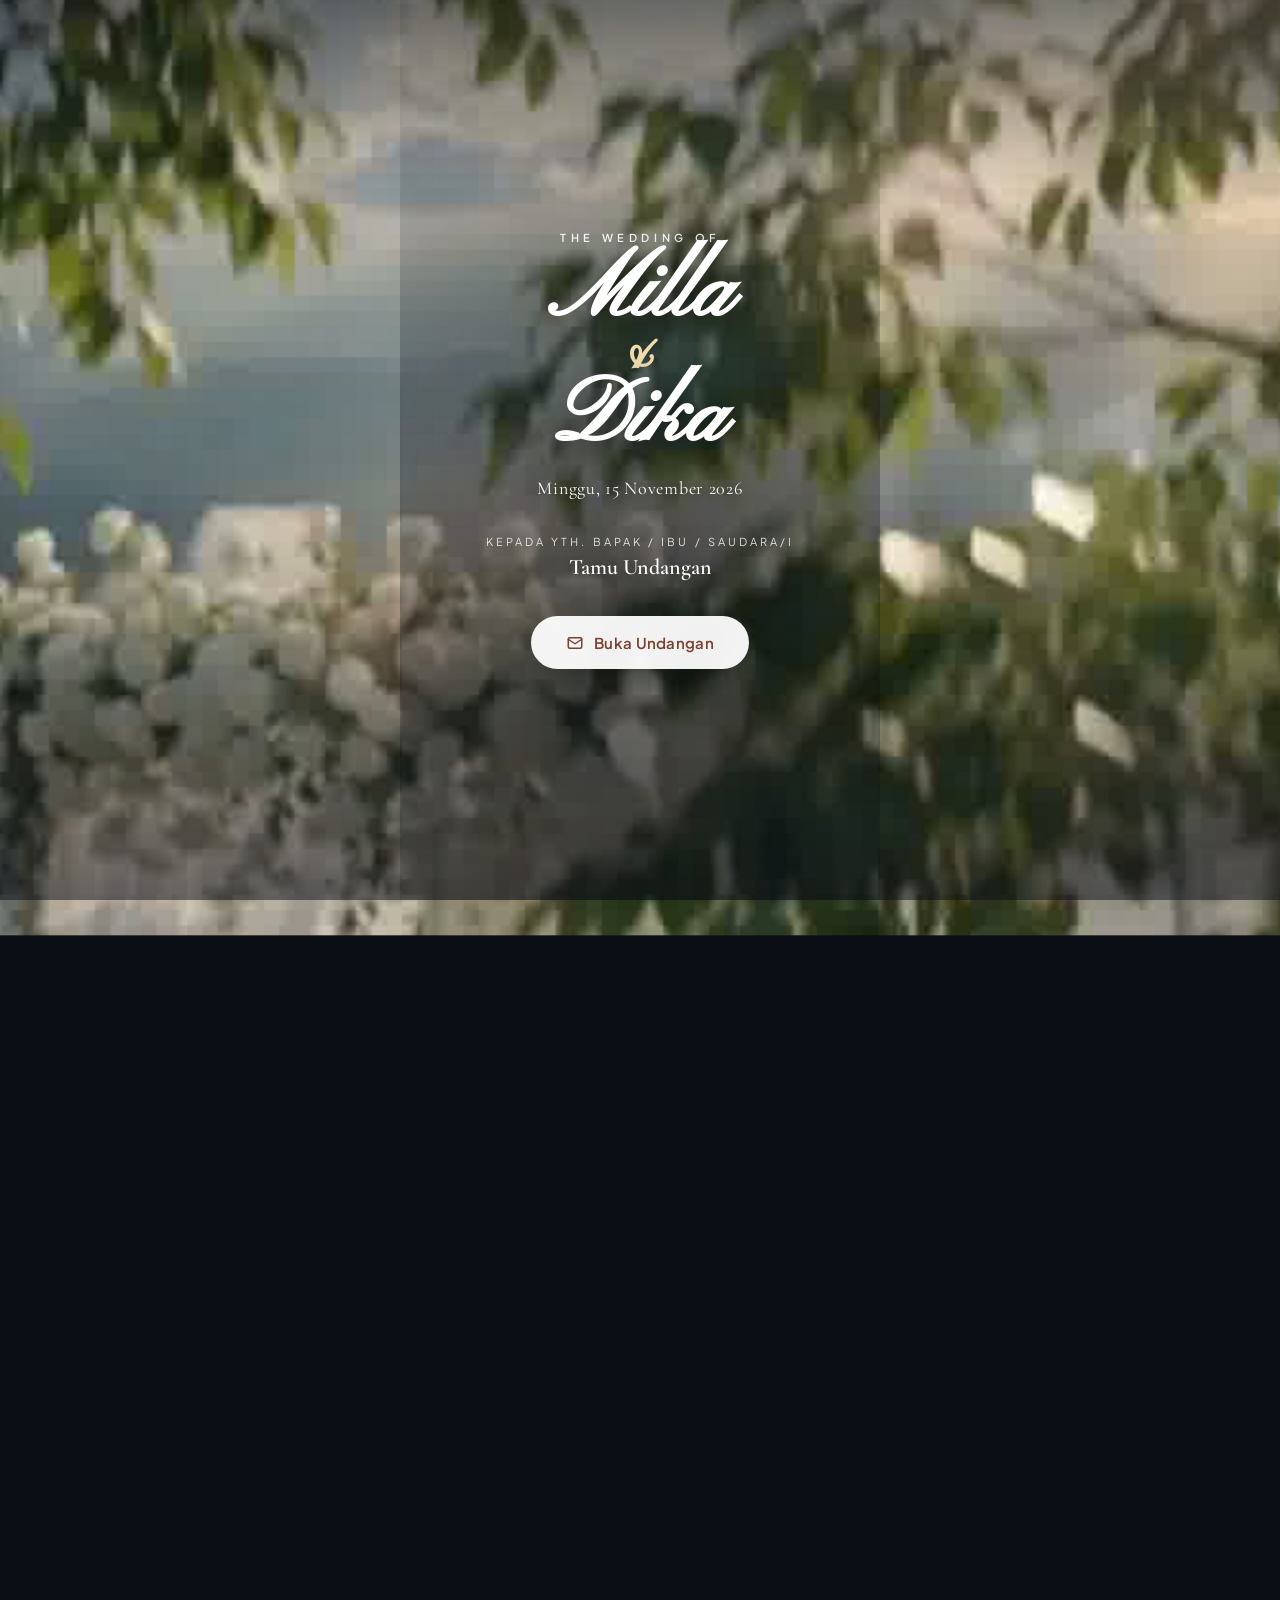
==== commit 9b068892: "Tema putih sinematik: background scroll-scrub 300 frame (awan -> pelaminan) - cine/: 300 frame video" ====
--- a/index.html
+++ b/index.html
@@ -12,6 +12,10 @@
 </head>
 <body class="locked">
 
+<!-- ====================== BACKGROUND SINEMATIK (scroll-scrub) ====================== -->
+<canvas class="cine" id="cine" aria-hidden="true"></canvas>
+<div class="cine-scrim" aria-hidden="true"></div>
+
 <!-- ====================== COVER ====================== -->
 <section class="cover" id="cover" data-screen-label="Sampul">
   <div class="cover__pelaminan"></div>
--- a/style.css
+++ b/style.css
@@ -340,24 +340,28 @@
    ============================================================ */
 .floral{background-repeat:no-repeat;}
 
-/* swag mawar berulang di puncak tiap section (motif penyatu) */
-.floral--top{height:108px;opacity:.92;transform:none;
+/* swag mawar berulang di puncak tiap section (motif penyatu) + parallax scroll */
+.floral--top{height:108px;opacity:.92;transform:translate3d(0,var(--py,0px),0);will-change:transform;
   background:url('frames/border-mawar.png') top center / auto 108px no-repeat;
   -webkit-mask-image:none;mask-image:none;
   filter:drop-shadow(0 6px 10px rgba(0,0,0,.12));}
 
 /* ---------- COVER ---------- */
 .cover{background:radial-gradient(120% 85% at 50% 4%, #fff8f0, #f6e7d5 55%, #ecd4bd 100%);}
-.cover__pelaminan{position:absolute;left:50%;bottom:-1%;transform:translateX(-50%);
+.cover__pelaminan{position:absolute;left:50%;bottom:-1%;
+  transform:translateX(-50%) translate3d(var(--px,0px),var(--py,0px),0);will-change:transform;
   width:122%;max-width:580px;aspect-ratio:4336/4196;z-index:0;pointer-events:none;opacity:.45;
   background:url('frames/pelaminan.png') center bottom / contain no-repeat;
   -webkit-mask-image:linear-gradient(180deg,transparent 4%,#000 34%);mask-image:linear-gradient(180deg,transparent 4%,#000 34%);}
-.cover .floral--arch{height:208px;opacity:1;transform:none;z-index:1;
+.cover .floral--arch{height:208px;opacity:1;z-index:1;will-change:transform;
+  transform:translate3d(var(--px,0px),var(--py,0px),0);
   background:url('frames/border-mawar.png') top center / auto 208px no-repeat;
   -webkit-mask-image:none;mask-image:none;}
-.cover .floral--bl{bottom:0;left:0;right:auto;width:64%;height:248px;z-index:1;
+.cover .floral--bl{bottom:0;left:0;right:auto;width:64%;height:248px;z-index:1;will-change:transform;
+  transform:translate3d(var(--px,0px),var(--py,0px),0);
   background:url('frames/bouquet-peony.png') left bottom / contain no-repeat;}
-.cover .floral--br{bottom:0;right:0;left:auto;width:46%;height:236px;z-index:1;
+.cover .floral--br{bottom:0;right:0;left:auto;width:46%;height:236px;z-index:1;will-change:transform;
+  transform:translate3d(var(--px,0px),var(--py,0px),0);
   background:url('frames/corner-gardenia.png') right bottom / contain no-repeat;}
 
 /* ---------- BINGKAI FOTO MEMPELAI (frame-cincin) ---------- */
@@ -394,4 +398,76 @@
 @media (max-width:380px){
   .pframe{width:min(60vw,168px);}
   .section::after{width:104px;height:104px;}
+}
+
+/* ============================================================
+   TEMA PUTIH SINEMATIK — background scroll-scrub (cine/) + kaca
+   (override paling akhir, menang atas aturan sebelumnya)
+   ============================================================ */
+html{background:#0b0e14;}
+body{background:transparent;}
+body.locked{overflow:hidden;height:100dvh;}
+
+/* kanvas film + scrim gelap lembut untuk keterbacaan */
+.cine{position:fixed;inset:0;width:100vw;height:100dvh;z-index:-2;display:block;
+  background:#0b0e14;transform:scale(1.08);transform-origin:center;will-change:transform;backface-visibility:hidden;}
+.cine-scrim{position:fixed;inset:0;z-index:-1;pointer-events:none;
+  background:linear-gradient(180deg,rgba(8,12,20,.5) 0%,rgba(8,12,20,0) 22%,rgba(8,12,20,0) 60%,rgba(10,12,22,.5) 100%);}
+
+/* matikan seluruh dekorasi bunga krem tema lama */
+.floral,.cover__pelaminan,.section::after,.closing::before,.petals,.amp-orn{display:none!important;}
+
+/* kolom transparan agar film terlihat */
+.invitation{background:transparent!important;box-shadow:none!important;max-width:none!important;overflow:visible!important;
+  opacity:1;transition:opacity .9s var(--ease);}
+/* sembunyikan konten selama cover masih tertutup (cegah tembus pandang) */
+body.locked .invitation{opacity:0;pointer-events:none;}
+
+/* tiap bagian = kartu kaca putih melayang di atas film */
+.section{position:relative;z-index:1;width:calc(100% - 30px);max-width:430px;margin:48px auto;
+  padding:38px 26px!important;text-align:center;overflow:hidden;
+  background:rgba(255,255,255,.72);
+  -webkit-backdrop-filter:blur(16px) saturate(1.2);backdrop-filter:blur(16px) saturate(1.2);
+  border:1px solid rgba(255,255,255,.7);border-radius:26px;
+  box-shadow:0 36px 70px -34px rgba(8,12,30,.62),0 1px 0 rgba(255,255,255,.6) inset;}
+.section--tight{padding:32px 26px!important;}
+.invitation > .section:first-of-type{margin-top:13dvh;}
+.footer{margin:54px auto 0;}
+
+/* netralkan latar khusus (ayat/countdown/rsvp) -> ikut kaca putih */
+.section.ayat,.section.countdown,.section.rsvp{background:rgba(255,255,255,.72)!important;color:var(--ink);}
+.countdown .eyebrow{color:var(--terra);}
+.countdown .s-title{color:var(--ink);}
+.countdown .s-title em{color:var(--terra);}
+.countdown .cd-cell{background:rgba(120,90,60,.08);border:1px solid rgba(120,90,60,.16);}
+.countdown .cd-num{color:var(--ink);}
+.countdown .cd-lbl{color:var(--ink-2);}
+.countdown .cd-done{color:var(--ink);}
+.countdown .btn--ghost{color:var(--terra);border-color:var(--line-2);}
+.countdown .btn--ghost:hover{background:rgba(192,87,59,.08);}
+
+/* footer jadi kartu kaca gelap lembut */
+.footer{width:calc(100% - 30px);max-width:430px;border-radius:26px 26px 0 0;
+  background:rgba(18,16,28,.46);-webkit-backdrop-filter:blur(12px);backdrop-filter:blur(12px);
+  color:rgba(255,255,255,.92);box-shadow:0 -10px 40px -20px rgba(0,0,0,.5);}
+.footer__names{color:#fff;}
+
+/* ---------- COVER di atas langit (frame awal) ---------- */
+.cover{background:transparent!important;box-shadow:none!important;}
+.cover::before{content:"";position:absolute;inset:0;z-index:0;pointer-events:none;
+  background:radial-gradient(130% 80% at 50% 64%,rgba(8,12,22,.55),rgba(8,12,22,.08) 70%);}
+.cover__inner{z-index:2;}
+.cover__eyebrow{color:rgba(255,255,255,.92);}
+.cover__names{color:#fff;text-shadow:0 8px 34px rgba(0,0,0,.55);}
+.cover__amp{color:#f1dcae;}
+.cover__date{color:#fff;text-shadow:0 2px 12px rgba(0,0,0,.5);}
+.cover__to .lbl{color:rgba(255,255,255,.82);}
+.cover__to .guest{color:#fff;text-shadow:0 2px 12px rgba(0,0,0,.5);}
+.cover__btn{background:rgba(255,255,255,.94)!important;color:#7a4030!important;
+  box-shadow:0 16px 34px -16px rgba(0,0,0,.6)!important;}
+.cover__btn:hover{background:#fff!important;}
+
+/* hormati reduce-motion: film tetap (tanpa scrub berlebih ditangani di JS) */
+@media (prefers-reduced-motion:reduce){
+  .cine{transform:none;}
 }
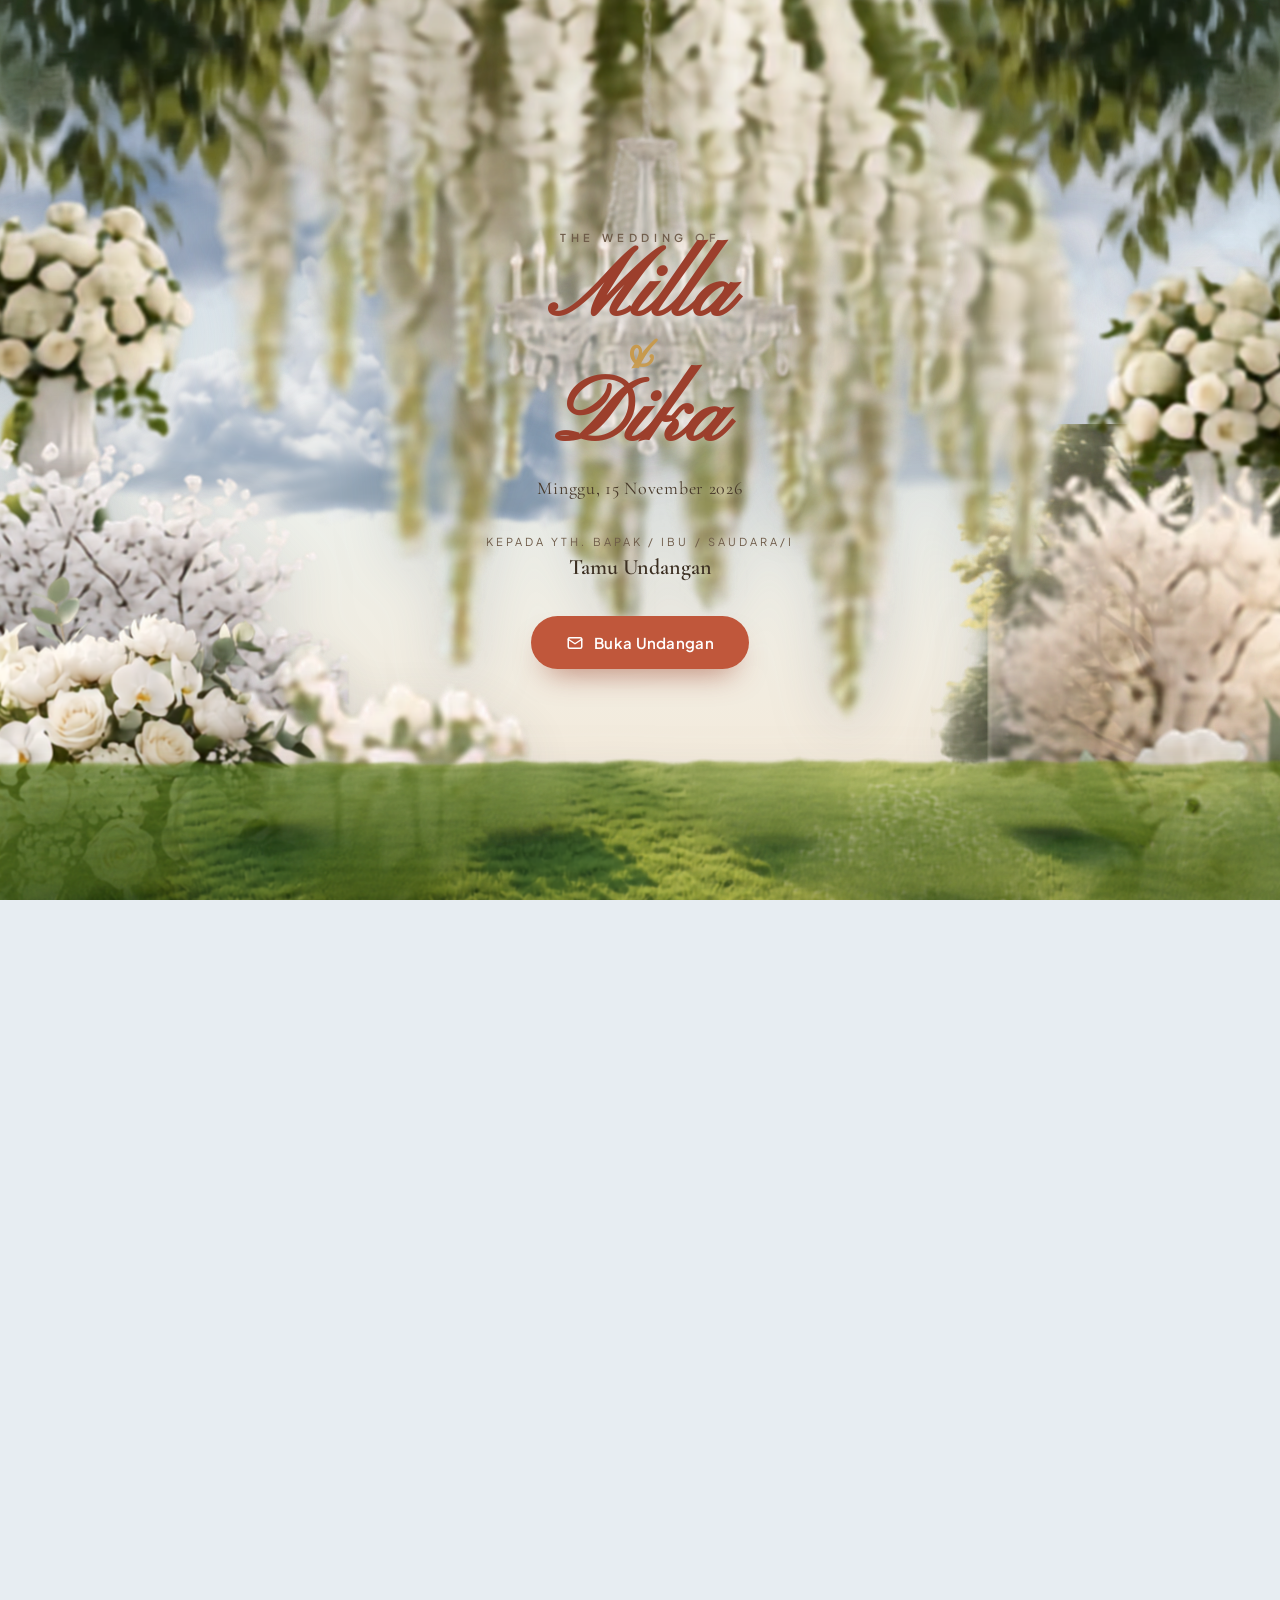
==== commit 6ea10a30: "Ganti total background: diorama parallax berlapis dari aset PNG putih - Background lama (cine scroll" ====
--- a/index.html
+++ b/index.html
@@ -12,8 +12,8 @@
 </head>
 <body class="locked">
 
-<!-- ====================== BACKGROUND SINEMATIK (scroll-scrub) ====================== -->
-<canvas class="cine" id="cine" aria-hidden="true"></canvas>
+<!-- ====================== BACKGROUND PARALLAX BERLAPIS (aset PNG) ====================== -->
+<div class="bg3d" id="bg3d" aria-hidden="true"><div class="bg3d__scene" id="bg3dScene"></div></div>
 <div class="cine-scrim" aria-hidden="true"></div>
 
 <!-- ====================== COVER ====================== -->
--- a/style.css
+++ b/style.css
@@ -426,20 +426,36 @@
 /* tiap bagian = kartu kaca putih melayang di atas film */
 .section{position:relative;z-index:1;width:calc(100% - 30px);max-width:430px;margin:48px auto;
   padding:38px 26px!important;text-align:center;overflow:hidden;
-  background:rgba(255,255,255,.72);
-  -webkit-backdrop-filter:blur(16px) saturate(1.2);backdrop-filter:blur(16px) saturate(1.2);
-  border:1px solid rgba(255,255,255,.7);border-radius:26px;
-  box-shadow:0 36px 70px -34px rgba(8,12,30,.62),0 1px 0 rgba(255,255,255,.6) inset;}
+  background:transparent;-webkit-backdrop-filter:none;backdrop-filter:none;
+  border:none;border-radius:26px;box-shadow:none;}
+/* bayangan teks tipis agar tetap terbaca di atas film terang */
+.section .eyebrow,.section .s-title,.section .lead,.section .arabic,.section .translate,
+.section .bismillah,.section .ref,.section .gift-note,.section .salam,.section .closing__sign,
+.section .closing__fam,.section .person__name,.section .person__full,.section .person__role,
+.section .person__parents,.section .ev__name,.section .ev__date,.section .ev__time-big,.section .ev__addr{
+  text-shadow:0 1px 3px rgba(255,255,255,.92),0 2px 16px rgba(255,255,255,.8);}
 .section--tight{padding:32px 26px!important;}
 .invitation > .section:first-of-type{margin-top:13dvh;}
 .footer{margin:54px auto 0;}
 
 /* netralkan latar khusus (ayat/countdown/rsvp) -> ikut kaca putih */
-.section.ayat,.section.countdown,.section.rsvp{background:rgba(255,255,255,.72)!important;color:var(--ink);}
+/* HANYA bagian Mempelai (nama pengantin) & RSVP yang pakai kaca buram */
+.section[data-screen-label="Mempelai"],.section.rsvp{
+  background:rgba(255,255,255,.5)!important;
+  -webkit-backdrop-filter:blur(18px) saturate(1.25);backdrop-filter:blur(18px) saturate(1.25);
+  border:1px solid rgba(255,255,255,.6);
+  box-shadow:0 36px 70px -34px rgba(8,12,30,.6),0 1px 0 rgba(255,255,255,.6) inset;color:var(--ink);}
+/* di kartu buram, teks tak perlu halo putih kuat */
+.section[data-screen-label="Mempelai"] .s-title,.section[data-screen-label="Mempelai"] .eyebrow,
+.section[data-screen-label="Mempelai"] .person__name,.section[data-screen-label="Mempelai"] .person__full,
+.section[data-screen-label="Mempelai"] .person__role,.section[data-screen-label="Mempelai"] .person__parents,
+.section.rsvp .s-title,.section.rsvp .eyebrow,.section.rsvp .lead{text-shadow:none;}
+.section.countdown{color:var(--ink);}
 .countdown .eyebrow{color:var(--terra);}
 .countdown .s-title{color:var(--ink);}
 .countdown .s-title em{color:var(--terra);}
-.countdown .cd-cell{background:rgba(120,90,60,.08);border:1px solid rgba(120,90,60,.16);}
+.countdown .cd-cell{background:rgba(255,255,255,.46);border:1px solid rgba(255,255,255,.6);
+  box-shadow:0 10px 24px -16px rgba(0,0,0,.5);}
 .countdown .cd-num{color:var(--ink);}
 .countdown .cd-lbl{color:var(--ink-2);}
 .countdown .cd-done{color:var(--ink);}
@@ -448,8 +464,8 @@
 
 /* footer jadi kartu kaca gelap lembut */
 .footer{width:calc(100% - 30px);max-width:430px;border-radius:26px 26px 0 0;
-  background:rgba(18,16,28,.46);-webkit-backdrop-filter:blur(12px);backdrop-filter:blur(12px);
-  color:rgba(255,255,255,.92);box-shadow:0 -10px 40px -20px rgba(0,0,0,.5);}
+  background:linear-gradient(180deg,rgba(18,16,28,0),rgba(18,16,28,.5) 40%);
+  color:rgba(255,255,255,.95);text-shadow:0 1px 8px rgba(0,0,0,.5);}
 .footer__names{color:#fff;}
 
 /* ---------- COVER di atas langit (frame awal) ---------- */
@@ -470,4 +486,29 @@
 /* hormati reduce-motion: film tetap (tanpa scrub berlebih ditangani di JS) */
 @media (prefers-reduced-motion:reduce){
   .cine{transform:none;}
-}+}
+/* ============================================================
+   BACKGROUND PARALLAX BERLAPIS (bgw/) — tema putih, langit lembut
+   ============================================================ */
+html{background:#e7edf2;}
+.bg3d{position:fixed;inset:0;width:100vw;height:100dvh;z-index:-2;overflow:hidden;
+  perspective:1100px;
+  background:linear-gradient(180deg,#c7ddf0 0%,#dfeaf2 28%,#eef0ea 58%,#f3ebdd 82%,#ecdfce 100%);}
+.bg3d__scene{position:absolute;inset:0;transform:scale(1.08);transform-style:preserve-3d;}
+.bg3d__l{position:absolute;display:block;pointer-events:none;height:auto;max-width:none;
+  will-change:transform;backface-visibility:hidden;
+  filter:drop-shadow(0 18px 26px rgba(80,90,110,.18));}
+/* scrim diredupkan agar bunga putih tetap cerah */
+.cine-scrim{display:none;}
+
+/* cover di atas langit terang -> teks gelap elegan */
+.cover::before{display:none;}
+.cover__eyebrow{color:#6e5b49;}
+.cover__names{color:#9c3f2c;text-shadow:0 2px 20px rgba(255,255,255,.65);}
+.cover__amp{color:#c79a4e;}
+.cover__date{color:#473829;text-shadow:0 1px 10px rgba(255,255,255,.6);}
+.cover__to .lbl{color:#6e5b49;}
+.cover__to .guest{color:#3c2f22;text-shadow:0 1px 10px rgba(255,255,255,.6);}
+.cover__btn{background:var(--terra)!important;color:#fff!important;
+  box-shadow:0 16px 30px -14px rgba(160,70,45,.7)!important;}
+.cover__btn:hover{background:#a84a30!important;}
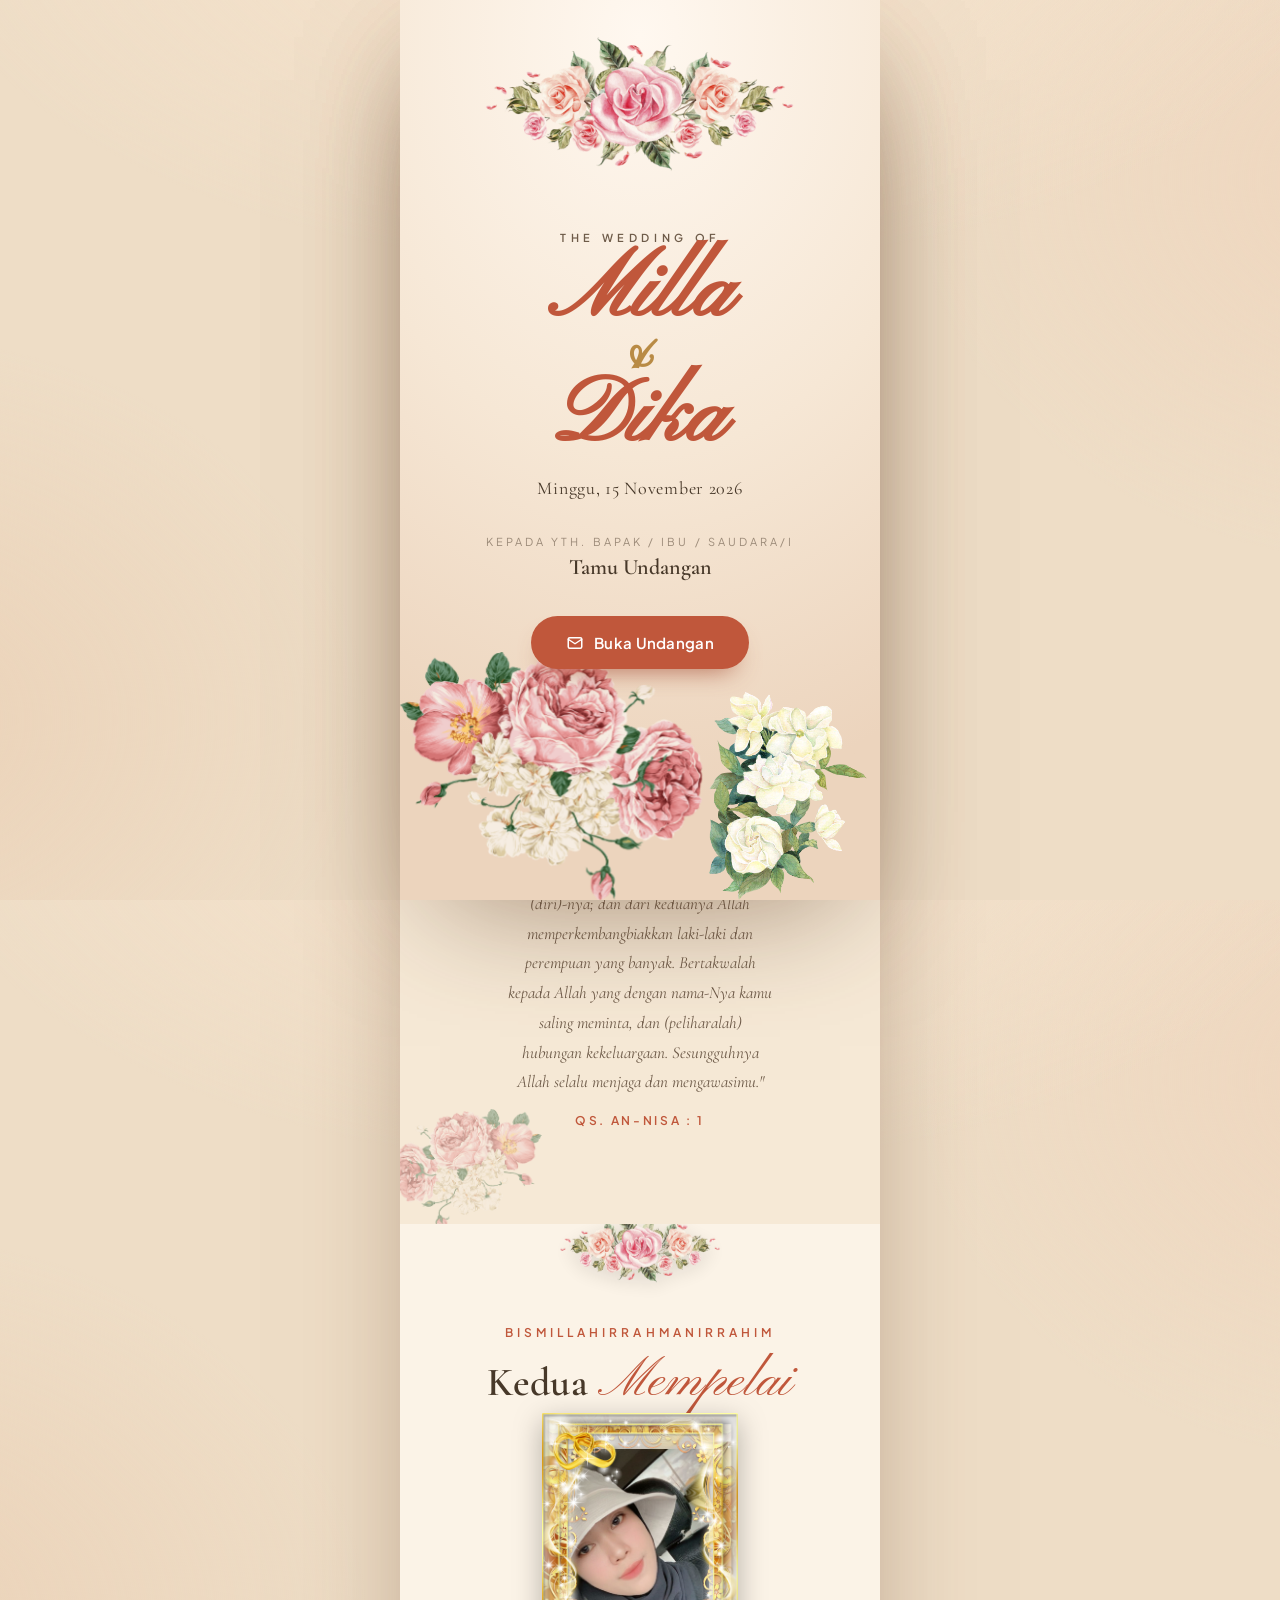
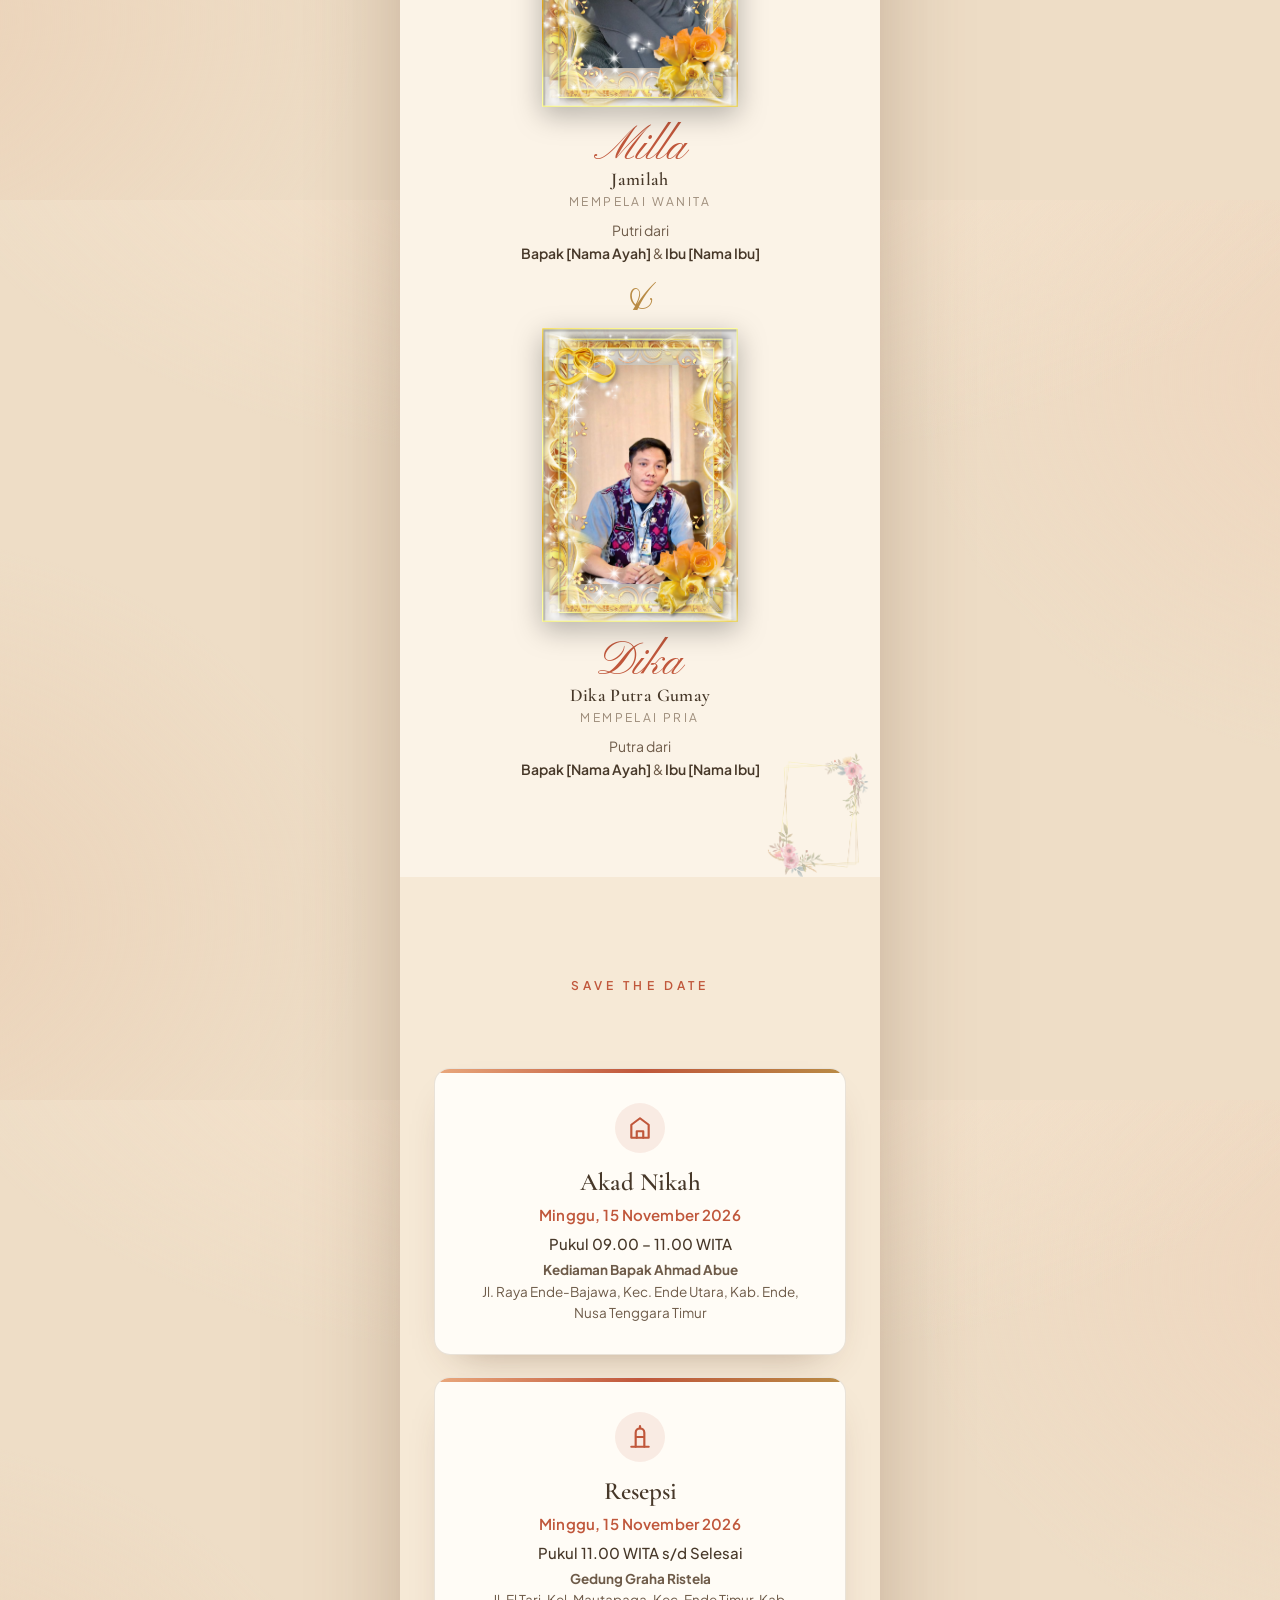
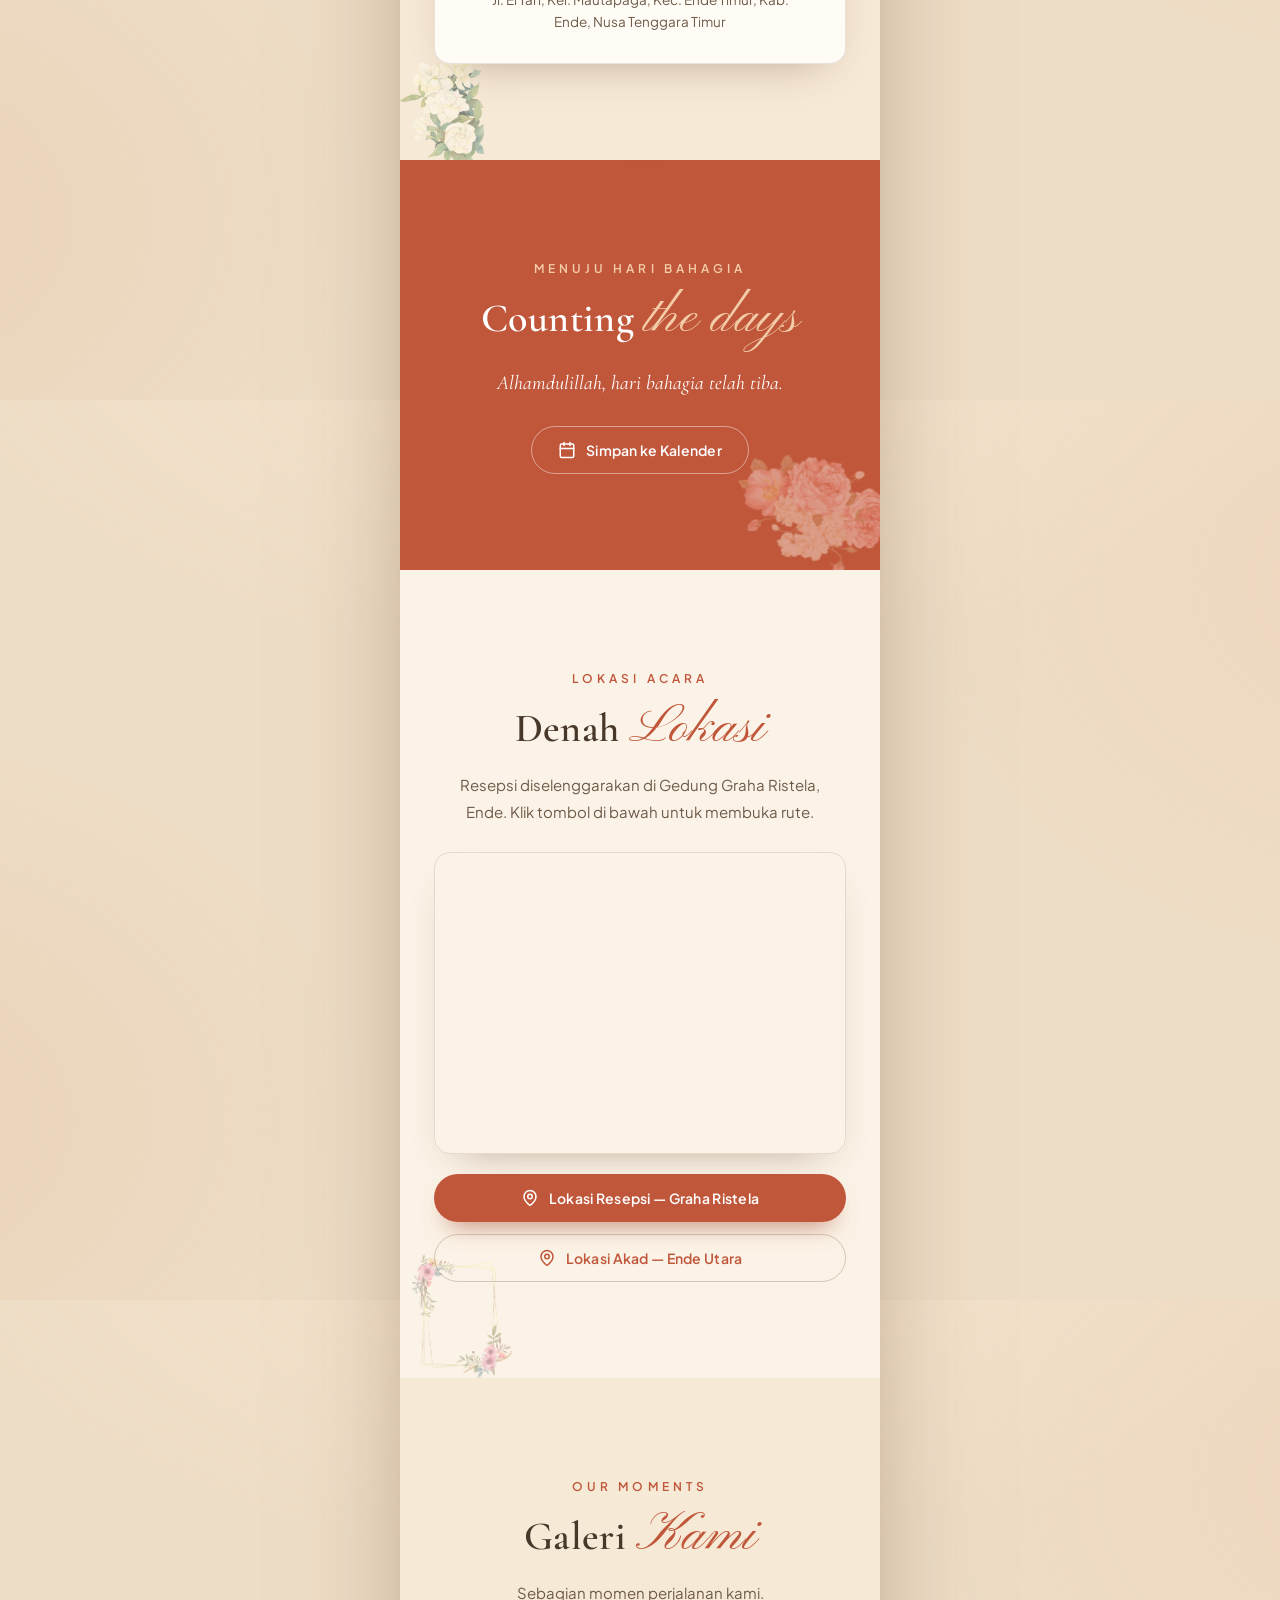
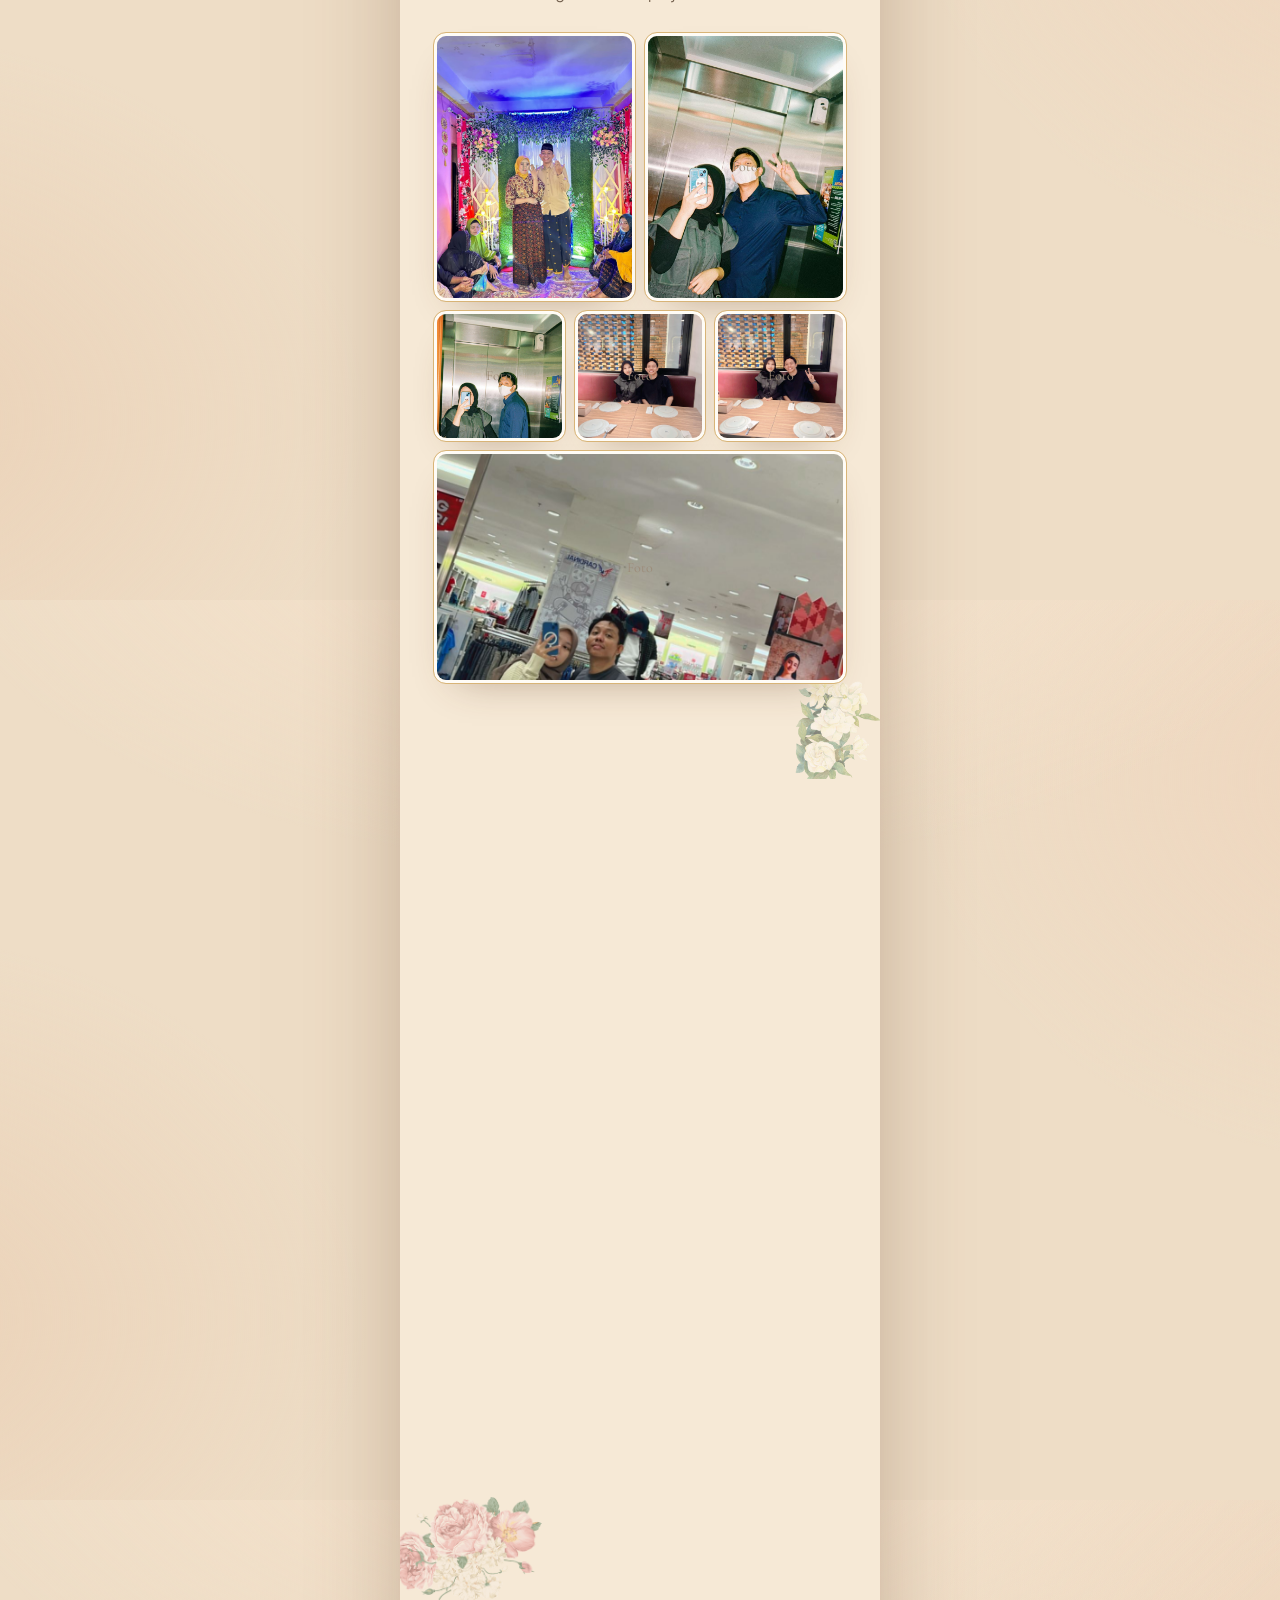
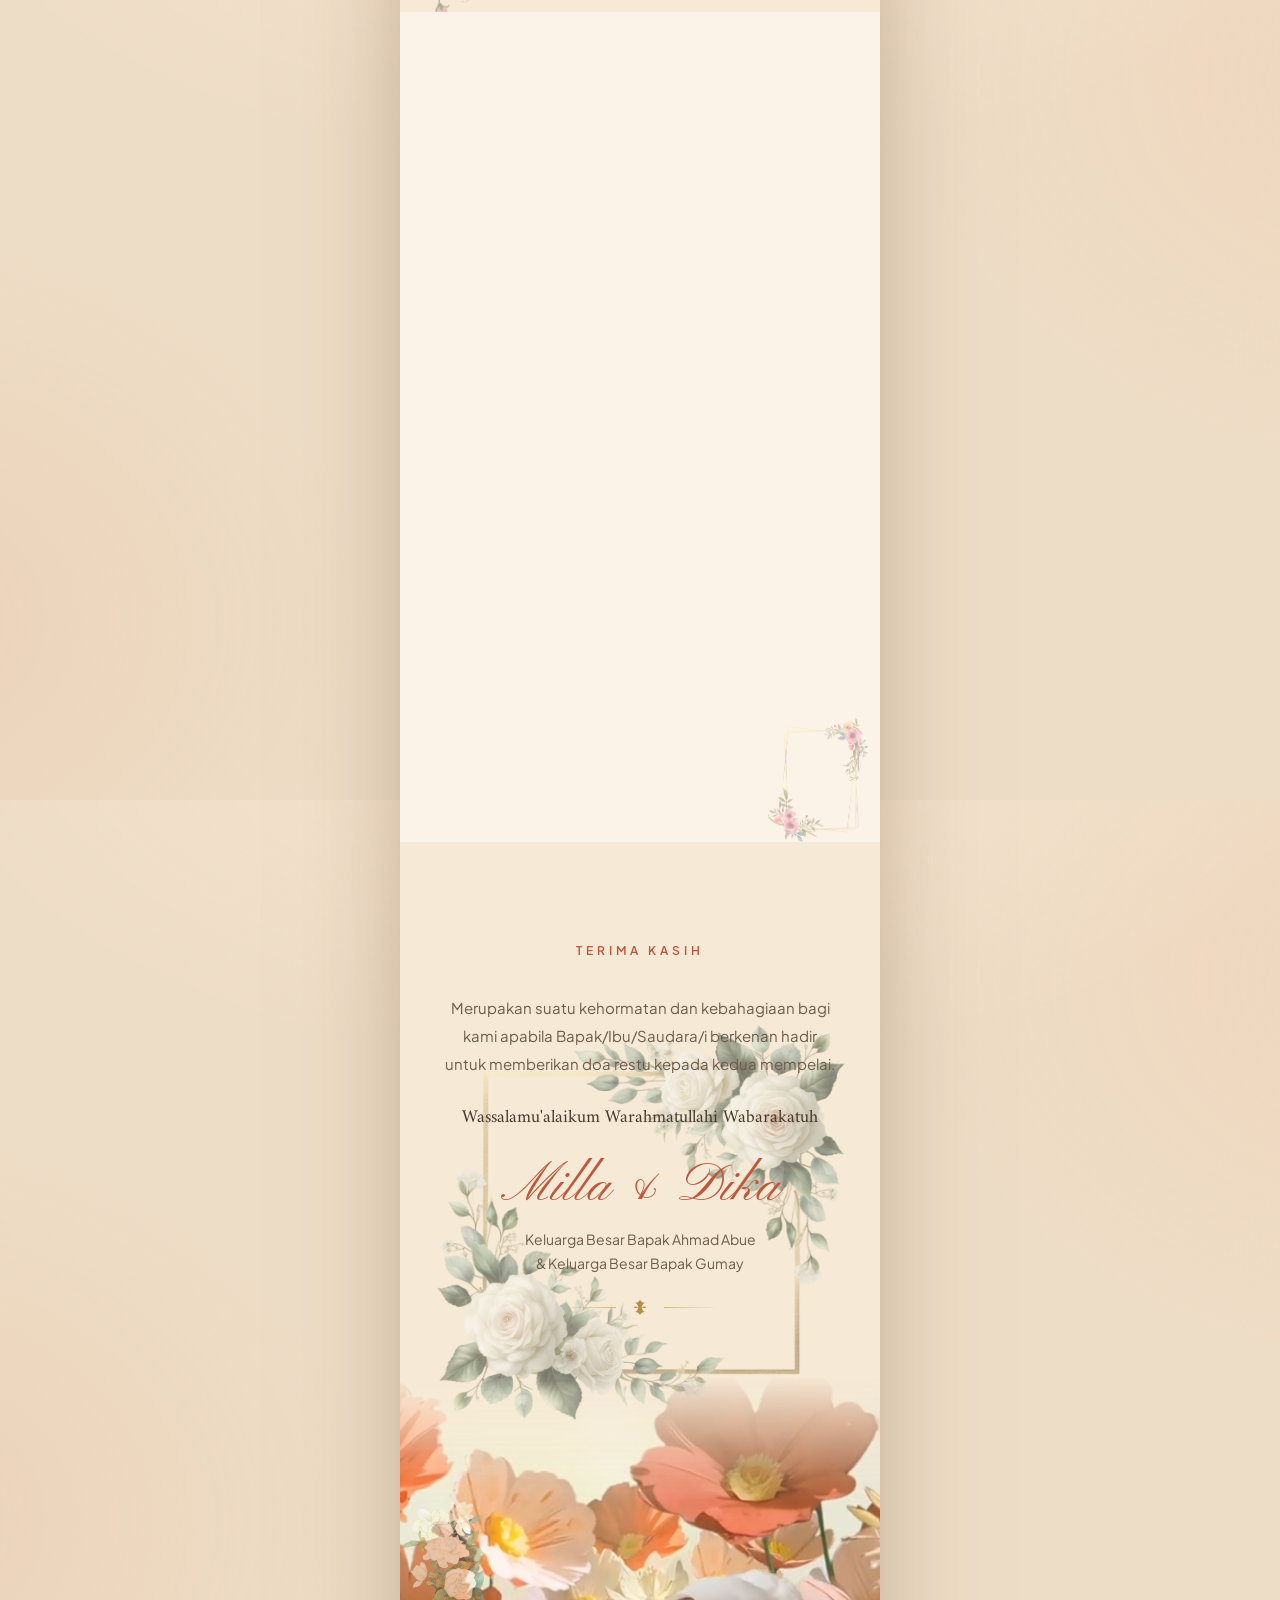
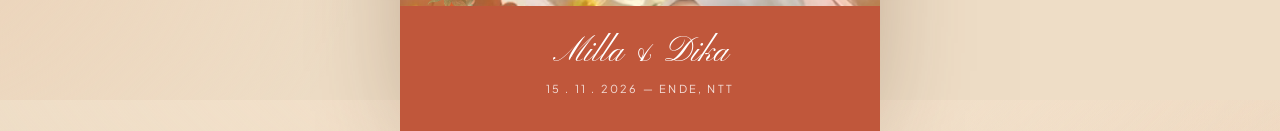
==== commit dee2249e: "Kembalikan ke versi bingkai cincin + parallax (scroll bunga krem) Restore index.html, style.css, app" ====
--- a/index.html
+++ b/index.html
@@ -12,10 +12,6 @@
 </head>
 <body class="locked">
 
-<!-- ====================== BACKGROUND PARALLAX BERLAPIS (aset PNG) ====================== -->
-<div class="bg3d" id="bg3d" aria-hidden="true"><div class="bg3d__scene" id="bg3dScene"></div></div>
-<div class="cine-scrim" aria-hidden="true"></div>
-
 <!-- ====================== COVER ====================== -->
 <section class="cover" id="cover" data-screen-label="Sampul">
   <div class="cover__pelaminan"></div>
--- a/style.css
+++ b/style.css
@@ -398,117 +398,4 @@
 @media (max-width:380px){
   .pframe{width:min(60vw,168px);}
   .section::after{width:104px;height:104px;}
-}
-
-/* ============================================================
-   TEMA PUTIH SINEMATIK — background scroll-scrub (cine/) + kaca
-   (override paling akhir, menang atas aturan sebelumnya)
-   ============================================================ */
-html{background:#0b0e14;}
-body{background:transparent;}
-body.locked{overflow:hidden;height:100dvh;}
-
-/* kanvas film + scrim gelap lembut untuk keterbacaan */
-.cine{position:fixed;inset:0;width:100vw;height:100dvh;z-index:-2;display:block;
-  background:#0b0e14;transform:scale(1.08);transform-origin:center;will-change:transform;backface-visibility:hidden;}
-.cine-scrim{position:fixed;inset:0;z-index:-1;pointer-events:none;
-  background:linear-gradient(180deg,rgba(8,12,20,.5) 0%,rgba(8,12,20,0) 22%,rgba(8,12,20,0) 60%,rgba(10,12,22,.5) 100%);}
-
-/* matikan seluruh dekorasi bunga krem tema lama */
-.floral,.cover__pelaminan,.section::after,.closing::before,.petals,.amp-orn{display:none!important;}
-
-/* kolom transparan agar film terlihat */
-.invitation{background:transparent!important;box-shadow:none!important;max-width:none!important;overflow:visible!important;
-  opacity:1;transition:opacity .9s var(--ease);}
-/* sembunyikan konten selama cover masih tertutup (cegah tembus pandang) */
-body.locked .invitation{opacity:0;pointer-events:none;}
-
-/* tiap bagian = kartu kaca putih melayang di atas film */
-.section{position:relative;z-index:1;width:calc(100% - 30px);max-width:430px;margin:48px auto;
-  padding:38px 26px!important;text-align:center;overflow:hidden;
-  background:transparent;-webkit-backdrop-filter:none;backdrop-filter:none;
-  border:none;border-radius:26px;box-shadow:none;}
-/* bayangan teks tipis agar tetap terbaca di atas film terang */
-.section .eyebrow,.section .s-title,.section .lead,.section .arabic,.section .translate,
-.section .bismillah,.section .ref,.section .gift-note,.section .salam,.section .closing__sign,
-.section .closing__fam,.section .person__name,.section .person__full,.section .person__role,
-.section .person__parents,.section .ev__name,.section .ev__date,.section .ev__time-big,.section .ev__addr{
-  text-shadow:0 1px 3px rgba(255,255,255,.92),0 2px 16px rgba(255,255,255,.8);}
-.section--tight{padding:32px 26px!important;}
-.invitation > .section:first-of-type{margin-top:13dvh;}
-.footer{margin:54px auto 0;}
-
-/* netralkan latar khusus (ayat/countdown/rsvp) -> ikut kaca putih */
-/* HANYA bagian Mempelai (nama pengantin) & RSVP yang pakai kaca buram */
-.section[data-screen-label="Mempelai"],.section.rsvp{
-  background:rgba(255,255,255,.5)!important;
-  -webkit-backdrop-filter:blur(18px) saturate(1.25);backdrop-filter:blur(18px) saturate(1.25);
-  border:1px solid rgba(255,255,255,.6);
-  box-shadow:0 36px 70px -34px rgba(8,12,30,.6),0 1px 0 rgba(255,255,255,.6) inset;color:var(--ink);}
-/* di kartu buram, teks tak perlu halo putih kuat */
-.section[data-screen-label="Mempelai"] .s-title,.section[data-screen-label="Mempelai"] .eyebrow,
-.section[data-screen-label="Mempelai"] .person__name,.section[data-screen-label="Mempelai"] .person__full,
-.section[data-screen-label="Mempelai"] .person__role,.section[data-screen-label="Mempelai"] .person__parents,
-.section.rsvp .s-title,.section.rsvp .eyebrow,.section.rsvp .lead{text-shadow:none;}
-.section.countdown{color:var(--ink);}
-.countdown .eyebrow{color:var(--terra);}
-.countdown .s-title{color:var(--ink);}
-.countdown .s-title em{color:var(--terra);}
-.countdown .cd-cell{background:rgba(255,255,255,.46);border:1px solid rgba(255,255,255,.6);
-  box-shadow:0 10px 24px -16px rgba(0,0,0,.5);}
-.countdown .cd-num{color:var(--ink);}
-.countdown .cd-lbl{color:var(--ink-2);}
-.countdown .cd-done{color:var(--ink);}
-.countdown .btn--ghost{color:var(--terra);border-color:var(--line-2);}
-.countdown .btn--ghost:hover{background:rgba(192,87,59,.08);}
-
-/* footer jadi kartu kaca gelap lembut */
-.footer{width:calc(100% - 30px);max-width:430px;border-radius:26px 26px 0 0;
-  background:linear-gradient(180deg,rgba(18,16,28,0),rgba(18,16,28,.5) 40%);
-  color:rgba(255,255,255,.95);text-shadow:0 1px 8px rgba(0,0,0,.5);}
-.footer__names{color:#fff;}
-
-/* ---------- COVER di atas langit (frame awal) ---------- */
-.cover{background:transparent!important;box-shadow:none!important;}
-.cover::before{content:"";position:absolute;inset:0;z-index:0;pointer-events:none;
-  background:radial-gradient(130% 80% at 50% 64%,rgba(8,12,22,.55),rgba(8,12,22,.08) 70%);}
-.cover__inner{z-index:2;}
-.cover__eyebrow{color:rgba(255,255,255,.92);}
-.cover__names{color:#fff;text-shadow:0 8px 34px rgba(0,0,0,.55);}
-.cover__amp{color:#f1dcae;}
-.cover__date{color:#fff;text-shadow:0 2px 12px rgba(0,0,0,.5);}
-.cover__to .lbl{color:rgba(255,255,255,.82);}
-.cover__to .guest{color:#fff;text-shadow:0 2px 12px rgba(0,0,0,.5);}
-.cover__btn{background:rgba(255,255,255,.94)!important;color:#7a4030!important;
-  box-shadow:0 16px 34px -16px rgba(0,0,0,.6)!important;}
-.cover__btn:hover{background:#fff!important;}
-
-/* hormati reduce-motion: film tetap (tanpa scrub berlebih ditangani di JS) */
-@media (prefers-reduced-motion:reduce){
-  .cine{transform:none;}
-}
-/* ============================================================
-   BACKGROUND PARALLAX BERLAPIS (bgw/) — tema putih, langit lembut
-   ============================================================ */
-html{background:#e7edf2;}
-.bg3d{position:fixed;inset:0;width:100vw;height:100dvh;z-index:-2;overflow:hidden;
-  perspective:1100px;
-  background:linear-gradient(180deg,#c7ddf0 0%,#dfeaf2 28%,#eef0ea 58%,#f3ebdd 82%,#ecdfce 100%);}
-.bg3d__scene{position:absolute;inset:0;transform:scale(1.08);transform-style:preserve-3d;}
-.bg3d__l{position:absolute;display:block;pointer-events:none;height:auto;max-width:none;
-  will-change:transform;backface-visibility:hidden;
-  filter:drop-shadow(0 18px 26px rgba(80,90,110,.18));}
-/* scrim diredupkan agar bunga putih tetap cerah */
-.cine-scrim{display:none;}
-
-/* cover di atas langit terang -> teks gelap elegan */
-.cover::before{display:none;}
-.cover__eyebrow{color:#6e5b49;}
-.cover__names{color:#9c3f2c;text-shadow:0 2px 20px rgba(255,255,255,.65);}
-.cover__amp{color:#c79a4e;}
-.cover__date{color:#473829;text-shadow:0 1px 10px rgba(255,255,255,.6);}
-.cover__to .lbl{color:#6e5b49;}
-.cover__to .guest{color:#3c2f22;text-shadow:0 1px 10px rgba(255,255,255,.6);}
-.cover__btn{background:var(--terra)!important;color:#fff!important;
-  box-shadow:0 16px 30px -14px rgba(160,70,45,.7)!important;}
-.cover__btn:hover{background:#a84a30!important;}
+}
